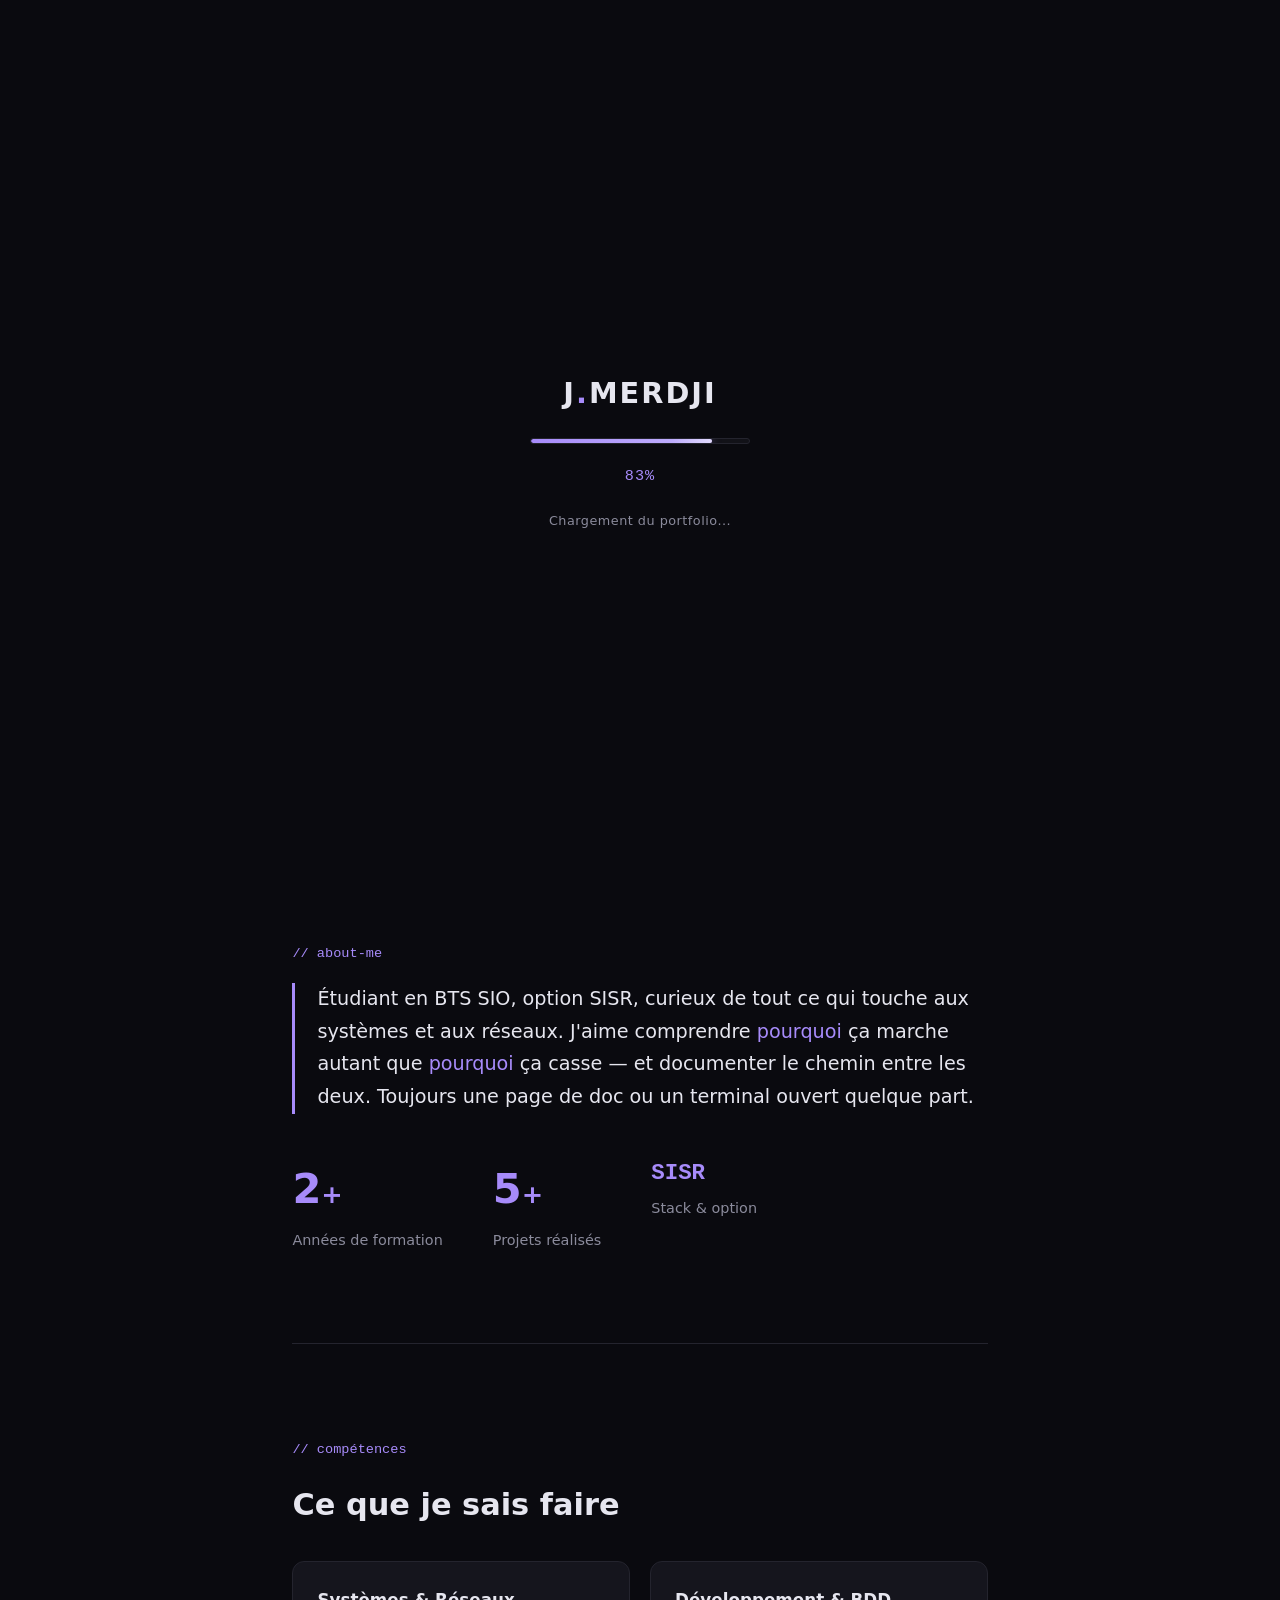
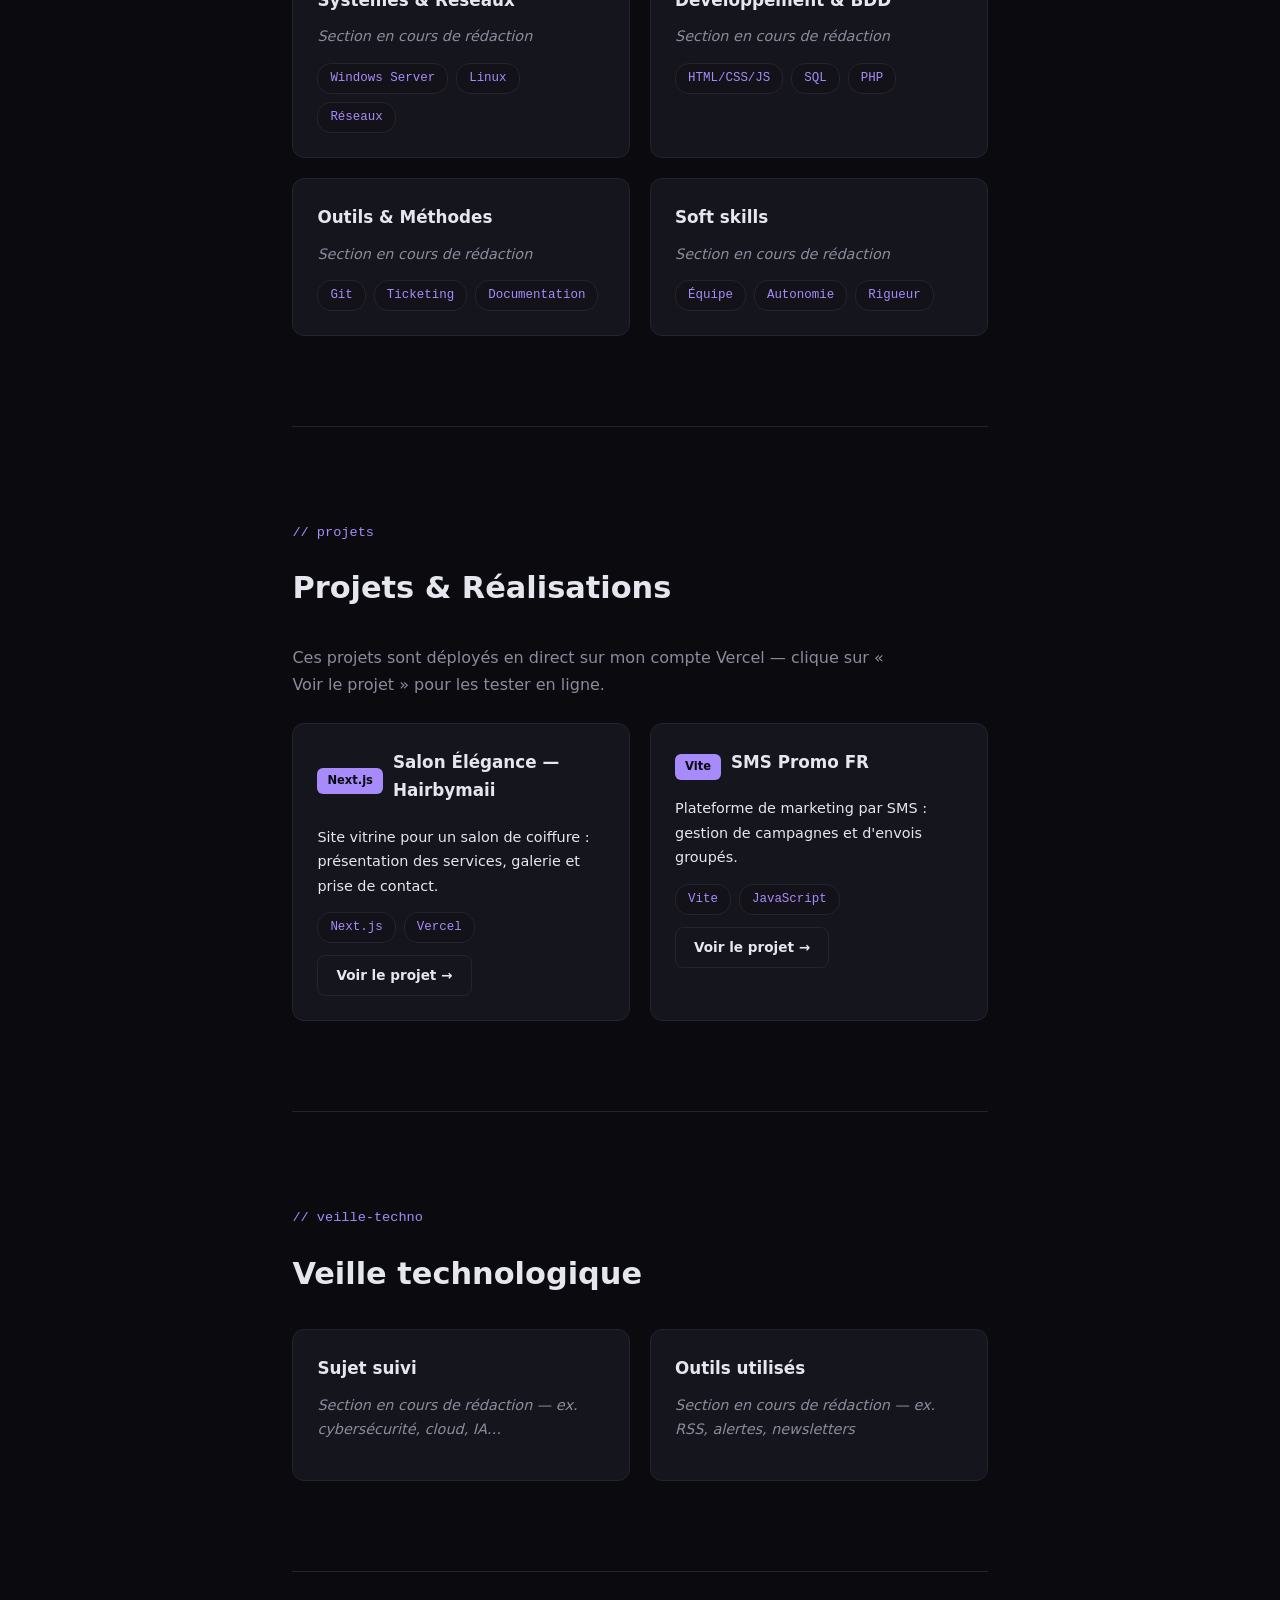
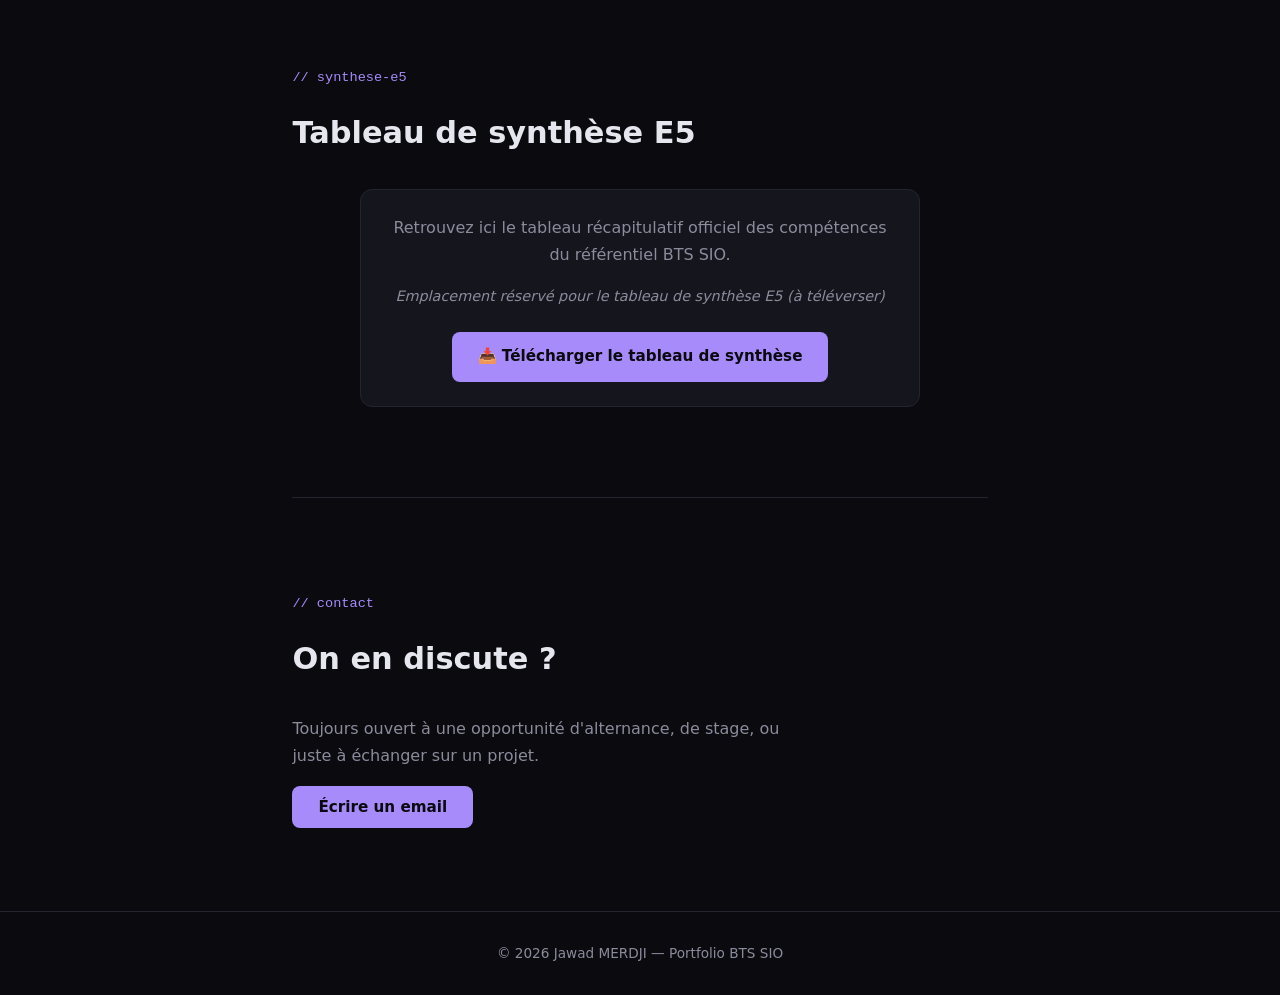
==== index.html @ d37b3f42 "Remplacement du curseur reticule par un point anime simple" ====
<!DOCTYPE html>
<html lang="fr">
<head>
<meta charset="UTF-8">
<meta name="viewport" content="width=device-width, initial-scale=1.0">
<title>Jawad MERDJI — Portfolio BTS SIO</title>
<link rel="stylesheet" href="style.css">
</head>
<body>

<div class="cursor-dot" id="cursorDot"></div>

<div id="preloader">
  <div class="loader-content">
    <div class="loader-logo">J<span class="dot">.</span>MERDJI</div>
    <div class="loader-bar">
      <div class="loader-fill" id="loaderFill"></div>
    </div>
    <div class="loader-percent" id="loaderPercent">0%</div>
    <div class="loader-tip">Chargement du portfolio...</div>
  </div>
</div>

<div class="bg-glow"></div>

<header class="reveal">
  <div class="logo">J<span class="dot">.</span>MERDJI</div>
  <nav>
    <ul id="navList">
      <span class="nav-indicator" id="navIndicator"></span>
      <li><a href="#about">About</a></li>
      <li><a href="#skills">Skills</a></li>
      <li><a href="#projects">Projects</a></li>
      <li><a href="#watch">Veille</a></li>
      <li><a href="#synthese">Synthèse E5</a></li>
      <li><a href="#contact">Contact</a></li>
    </ul>
  </nav>
  <button id="theme-toggle" aria-label="Changer de theme" title="Mode sombre / clair">☀️</button>
</header>

<main>

  <section id="hero">
    <p class="greet fade-in" style="--d:0">Hi, I'm</p>
    <h1 class="fade-in" style="--d:1">
      <span class="name-jawad">Jawad</span>
      <span class="accent name-merdji">
        <span class="letters">MERDJI</span>
      </span>
    </h1>
    <p class="role fade-in" style="--d:2">BTS SIO Student — Option <span class="mono typing" id="typing"></span></p>
    <p class="statut fade-in" style="--d:3">🟢 Ouvert à une alternance / un stage</p>
    <div class="cta fade-in" style="--d:4">
      <a class="btn primary" href="#projects">Voir mes projets</a>
      <a class="btn ghost" href="https://www.youtube.com/watch?v=dQw4w9WgXcQ" target="_blank">📄 CV</a>
    </div>
    <div class="socials fade-in" style="--d:5">
      <a href="https://github.com/ZakiTheBad" target="_blank">GitHub</a>
      <a href="https://www.youtube.com/watch?v=dQw4w9WgXcQ" target="_blank">LinkedIn</a>
      <a href="mailto:jawad.merdji@exemple.fr">Email</a>
    </div>
    <div class="scroll-cue"><span></span></div>
  </section>

  <section id="about" class="reveal">
    <span class="tag">// about-me</span>
    <blockquote>
      Étudiant en BTS SIO, option SISR, curieux de tout ce qui touche aux systèmes et aux réseaux.
      J'aime comprendre <em>pourquoi</em> ça marche autant que <em>pourquoi</em> ça casse — et
      documenter le chemin entre les deux. Toujours une page de doc ou un terminal ouvert quelque part.
    </blockquote>
    <div class="stats">
      <div class="stat">
        <span class="num" data-target="2">0</span><span class="plus">+</span>
        <p>Années de formation</p>
      </div>
      <div class="stat">
        <span class="num" data-target="5">0</span><span class="plus">+</span>
        <p>Projets réalisés</p>
      </div>
      <div class="stat">
        <span class="mono stack">SISR</span>
        <p>Stack & option</p>
      </div>
    </div>
  </section>

  <section id="skills" class="reveal">
    <span class="tag">// compétences</span>
    <h2>Ce que je sais faire</h2>
    <div class="grid">
      <div class="card">
        <h3>Systèmes & Réseaux</h3>
        <p class="placeholder">Section en cours de rédaction</p>
        <div class="chips"><span>Windows Server</span><span>Linux</span><span>Réseaux</span></div>
      </div>
      <div class="card">
        <h3>Développement & BDD</h3>
        <p class="placeholder">Section en cours de rédaction</p>
        <div class="chips"><span>HTML/CSS/JS</span><span>SQL</span><span>PHP</span></div>
      </div>
      <div class="card">
        <h3>Outils & Méthodes</h3>
        <p class="placeholder">Section en cours de rédaction</p>
        <div class="chips"><span>Git</span><span>Ticketing</span><span>Documentation</span></div>
      </div>
      <div class="card">
        <h3>Soft skills</h3>
        <p class="placeholder">Section en cours de rédaction</p>
        <div class="chips"><span>Équipe</span><span>Autonomie</span><span>Rigueur</span></div>
      </div>
    </div>
  </section>

  <section id="projects" class="reveal">
    <span class="tag">// projets</span>
    <h2>Projets & Réalisations</h2>
    <p style="color:var(--muted); margin-bottom:24px; max-width:600px;">Ces projets sont déployés en direct sur mon compte Vercel — clique sur « Voir le projet » pour les tester en ligne.</p>

    <div class="grid">
      <div class="card project">
        <div class="project-top">
          <span class="badge">Next.js</span>
          <h3>Salon Élégance — Hairbymaii</h3>
        </div>
        <p class="placeholder" style="font-style:normal;color:var(--text);">Site vitrine pour un salon de coiffure : présentation des services, galerie et prise de contact.</p>
        <div class="chips"><span>Next.js</span><span>Vercel</span></div>
        <a href="https://hairbymaii.vercel.app" target="_blank" class="btn ghost" style="margin-top:12px;display:inline-block;padding:8px 18px;font-size:0.85rem;">Voir le projet →</a>
      </div>
      <div class="card project">
        <div class="project-top">
          <span class="badge">Vite</span>
          <h3>SMS Promo FR</h3>
        </div>
        <p class="placeholder" style="font-style:normal;color:var(--text);">Plateforme de marketing par SMS : gestion de campagnes et d'envois groupés.</p>
        <div class="chips"><span>Vite</span><span>JavaScript</span></div>
        <a href="https://sms-promo-fr-sms-marketing-platform.vercel.app" target="_blank" class="btn ghost" style="margin-top:12px;display:inline-block;padding:8px 18px;font-size:0.85rem;">Voir le projet →</a>
      </div>
    </div>
  </section>

  <section id="watch" class="reveal">
    <span class="tag">// veille-techno</span>
    <h2>Veille technologique</h2>
    <div class="grid two">
      <div class="card">
        <h3>Sujet suivi</h3>
        <p class="placeholder">Section en cours de rédaction — ex. cybersécurité, cloud, IA…</p>
      </div>
      <div class="card">
        <h3>Outils utilisés</h3>
        <p class="placeholder">Section en cours de rédaction — ex. RSS, alertes, newsletters</p>
      </div>
    </div>
  </section>

  <section id="synthese" class="reveal">
    <span class="tag">// synthese-e5</span>
    <h2>Tableau de synthèse E5</h2>
    <div class="card" style="text-align:center; max-width:560px; margin:0 auto;">
      <p style="color:var(--muted); margin-bottom:16px;">Retrouvez ici le tableau récapitulatif officiel des compétences du référentiel BTS SIO.</p>
      <p class="placeholder">Emplacement réservé pour le tableau de synthèse E5 (à téléverser)</p>
      <a class="btn primary" href="#" target="_blank" style="margin-top:10px; display:inline-block;">📥 Télécharger le tableau de synthèse</a>
    </div>
  </section>

  <section id="contact" class="reveal">
    <span class="tag">// contact</span>
    <h2>On en discute ?</h2>
    <p>Toujours ouvert à une opportunité d'alternance, de stage, ou juste à échanger sur un projet.</p>
    <a class="btn primary" href="mailto:jawad.merdji@exemple.fr">Écrire un email</a>
  </section>

</main>

<footer class="reveal">
  <p>© 2026 Jawad MERDJI — Portfolio BTS SIO</p>
</footer>

<script src="script.js"></script>
</body>
</html>
---- style.css ----
* {
  margin: 0;
  padding: 0;
  box-sizing: border-box;
}

:root {
  --bg: #0a0a0f;
  --bg-soft: #121218;
  --card: #15151d;
  --border: #24242e;
  --text: #e6e6ef;
  --muted: #8b8b9c;
  --accent: #a78bfa;
  --accent-soft: rgba(167, 139, 250, 0.12);
  color-scheme: dark;
}

html[data-theme="light"] {
  --bg: #f7f8fa;
  --bg-soft: #eef0f3;
  --card: #ffffff;
  --border: #dde1e6;
  --text: #1a1a22;
  --muted: #5a5a68;
  --accent: #7c3aed;
  --accent-soft: rgba(124, 58, 237, 0.12);
  color-scheme: light;
}

html { scroll-behavior: smooth; transition: background .3s ease; }

body {
  background: var(--bg);
  color: var(--text);
  font-family: 'Segoe UI', system-ui, sans-serif;
  line-height: 1.7;
  overflow-x: hidden;
  position: relative;
  transition: background .3s ease, color .3s ease;
}
body.is-loading { overflow: hidden; }

.mono { font-family: 'Courier New', monospace; }

/* ===== Custom cursor v3: camera-focus reticle with corner brackets + comet trail ===== */
@media (pointer: fine) {
  body { cursor: none; }
  a, button, .btn { cursor: none; }
}
.cursor-reticle {
  position: fixed;
  top: 0; left: 0;
  width: 40px;
  height: 40px;
  pointer-events: none;
  z-index: 10000;
  transform: translate(-50%, -50%);
  display: none;
  transition: width .3s cubic-bezier(.34,1.56,.64,1), height .3s cubic-bezier(.34,1.56,.64,1);
}
@media (pointer: fine) {
  .cursor-reticle { display: block; }
}
.cursor-reticle.hovering {
  width: 64px;
  height: 64px;
}
.cursor-reticle.clicking {
  width: 26px;
  height: 26px;
}

.corner {
  position: absolute;
  width: 12px;
  height: 12px;
  border: 2px solid var(--accent);
  transition: border-color .25s ease, transform .3s cubic-bezier(.34,1.56,.64,1);
}
.corner.tl { top: 0; left: 0; border-right: none; border-bottom: none; border-radius: 3px 0 0 0; }
.corner.tr { top: 0; right: 0; border-left: none; border-bottom: none; border-radius: 0 3px 0 0; }
.corner.bl { bottom: 0; left: 0; border-right: none; border-top: none; border-radius: 0 0 0 3px; }
.corner.br { bottom: 0; right: 0; border-left: none; border-top: none; border-radius: 0 0 3px 0; }

.cursor-reticle.hovering .corner {
  border-color: #ffffff;
}
.cursor-reticle.hovering .corner.tl { transform: translate(-4px, -4px); }
.cursor-reticle.hovering .corner.tr { transform: translate(4px, -4px); }
.cursor-reticle.hovering .corner.bl { transform: translate(-4px, 4px); }
.cursor-reticle.hovering .corner.br { transform: translate(4px, 4px); }

.cursor-center-dot {
  position: absolute;
  top: 50%;
  left: 50%;
  width: 4px;
  height: 4px;
  background: var(--accent);
  border-radius: 50%;
  transform: translate(-50%, -50%);
  transition: background .25s ease, transform .25s ease;
  animation: reticlePulse 1.6s ease-in-out infinite;
}
@keyframes reticlePulse {
  0%, 100% { transform: translate(-50%, -50%) scale(1); }
  50% { transform: translate(-50%, -50%) scale(1.6); }
}
.cursor-reticle.hovering .cursor-center-dot {
  background: #ffffff;
  transform: translate(-50%, -50%) scale(0);
}

/* Comet trail dots injected by JS */
.cursor-trail-dot {
  position: fixed;
  top: 0; left: 0;
  width: 5px;
  height: 5px;
  border-radius: 50%;
  background: var(--accent);
  pointer-events: none;
  z-index: 9999;
  transform: translate(-50%, -50%);
  display: none;
}
@media (pointer: fine) {
  .cursor-trail-dot { display: block; }
}

/* Preloader - style "jeu video / app store" */
#preloader {
  position: fixed;
  inset: 0;
  z-index: 9999;
  background: var(--bg);
  display: flex;
  align-items: center;
  justify-content: center;
  transition: opacity .6s ease, visibility .6s ease;
}
#preloader.loaded {
  opacity: 0;
  visibility: hidden;
  pointer-events: none;
}

.loader-content {
  display: flex;
  flex-direction: column;
  align-items: center;
  gap: 20px;
  animation: loaderPulse 2s ease-in-out infinite;
}
@keyframes loaderPulse {
  0%, 100% { transform: scale(1); }
  50% { transform: scale(1.03); }
}

.loader-logo {
  font-size: 1.8rem;
  font-weight: 800;
  letter-spacing: 2px;
  color: var(--text);
}
.loader-logo .dot { color: var(--accent); }

.loader-bar {
  width: 220px;
  height: 6px;
  background: var(--bg-soft);
  border: 1px solid var(--border);
  border-radius: 10px;
  overflow: hidden;
  position: relative;
}
.loader-fill {
  width: 0%;
  height: 100%;
  background: linear-gradient(90deg, var(--accent), #c4b5fd);
  border-radius: 10px;
  transition: width .25s ease;
  box-shadow: 0 0 10px rgba(167,139,250,0.6);
  position: relative;
  overflow: hidden;
}
.loader-fill::after {
  content: '';
  position: absolute;
  top: 0; right: 0;
  width: 40px; height: 100%;
  background: linear-gradient(90deg, transparent, rgba(255,255,255,0.5));
  animation: shimmer 1s linear infinite;
}
@keyframes shimmer {
  0% { transform: translateX(-40px); }
  100% { transform: translateX(40px); }
}

.loader-percent {
  font-family: 'Courier New', monospace;
  color: var(--accent);
  font-size: 0.95rem;
  letter-spacing: 1px;
}

.loader-tip {
  color: var(--muted);
  font-size: 0.8rem;
  letter-spacing: 0.5px;
}

/* Animated background glow */
.bg-glow {
  position: fixed;
  top: -20%;
  left: 50%;
  width: 900px;
  height: 900px;
  transform: translateX(-50%);
  background: radial-gradient(circle, rgba(167,139,250,0.12), transparent 60%);
  z-index: -1;
  animation: drift 12s ease-in-out infinite alternate;
  pointer-events: none;
}
@keyframes drift {
  0% { transform: translate(-55%, 0) scale(1); }
  100% { transform: translate(-45%, 5%) scale(1.15); }
}

/* ===== Header / nav v2: livelier, animated gradient border + sliding pill ===== */
header {
  position: sticky;
  top: 0;
  z-index: 100;
  display: flex;
  justify-content: space-between;
  align-items: center;
  padding: 22px 8%;
  background: rgba(10, 10, 15, 0.85);
  backdrop-filter: blur(10px);
  border-bottom: 1px solid var(--border);
  animation: dropInBounce .7s cubic-bezier(.34,1.56,.64,1) both;
  overflow: visible;
}
html[data-theme="light"] header {
  background: rgba(247, 248, 250, 0.85);
}
header::after {
  content: '';
  position: absolute;
  left: 0; right: 0; bottom: -1px;
  height: 2px;
  background: linear-gradient(90deg, transparent, var(--accent), #818cf8, var(--accent), transparent);
  background-size: 200% 100%;
  animation: scanLine 4s linear infinite;
}
@keyframes scanLine {
  0% { background-position: 0% 0; }
  100% { background-position: -200% 0; }
}
@keyframes dropInBounce {
  0% { transform: translateY(-120%); opacity: 0; }
  60% { transform: translateY(6px); opacity: 1; }
  100% { transform: translateY(0); opacity: 1; }
}

.logo {
  font-weight: 700;
  font-size: 1.2rem;
  transition: transform .3s ease, text-shadow .3s ease;
}
.logo:hover {
  transform: scale(1.06);
  text-shadow: 0 0 14px rgba(167,139,250,0.6);
}
.logo .dot { color: var(--accent); animation: blink 1.4s steps(1) infinite; }
@keyframes blink { 50% { opacity: 0; } }

nav { position: relative; }
nav ul {
  display: flex;
  gap: 28px;
  list-style: none;
  flex-wrap: wrap;
  position: relative;
}
.nav-indicator {
  position: absolute;
  top: 50%;
  left: 0;
  height: 30px;
  width: 0;
  background: var(--accent-soft);
  border: 1px solid var(--accent);
  border-radius: 8px;
  transform: translateY(-50%);
  transition: left .35s cubic-bezier(.34,1.56,.64,1), width .35s cubic-bezier(.34,1.56,.64,1), opacity .2s ease;
  opacity: 0;
  pointer-events: none;
  z-index: 0;
}
nav ul:hover .nav-indicator { opacity: 1; }

nav a {
  color: var(--muted);
  text-decoration: none;
  font-size: 0.9rem;
  position: relative;
  z-index: 1;
  padding: 6px 4px;
  display: inline-block;
  transition: color .25s ease, transform .25s ease;
}
nav a:hover {
  color: var(--accent);
  transform: translateY(-2px);
}

#theme-toggle {
  background: var(--bg-soft);
  border: 1px solid var(--border);
  color: var(--text);
  width: 38px;
  height: 38px;
  border-radius: 50%;
  display: flex;
  align-items: center;
  justify-content: center;
  font-size: 1rem;
  transition: transform .25s ease, border-color .25s ease, background .3s ease;
  margin-left: 20px;
}
#theme-toggle:hover { transform: scale(1.1) rotate(10deg); border-color: var(--accent); }

main { max-width: 900px; margin: 0 auto; padding: 0 8%; }

section { padding: 90px 0; border-bottom: 1px solid var(--border); }
section:last-of-type { border-bottom: none; }

.tag {
  display: inline-block;
  font-family: 'Courier New', monospace;
  color: var(--accent);
  font-size: 0.85rem;
  margin-bottom: 18px;
}

/* Reveal-on-scroll */
.reveal {
  opacity: 0;
  transform: translateY(30px);
  transition: opacity .7s ease, transform .7s ease;
}
.reveal.visible {
  opacity: 1;
  transform: translateY(0);
}

/* Hero fade-in cascade */
.fade-in {
  opacity: 0;
  transform: translateY(16px);
  animation: fadeUp .7s ease forwards;
  animation-delay: calc(var(--d) * 0.12s);
}
@keyframes fadeUp {
  to { opacity: 1; transform: translateY(0); }
}

#hero {
  min-height: 85vh;
  display: flex;
  flex-direction: column;
  justify-content: center;
  padding-top: 60px;
  position: relative;
}
.greet { color: var(--muted); font-size: 1.05rem; margin-bottom: 6px; }
#hero h1 { font-size: 3.4rem; font-weight: 800; margin-bottom: 12px; display: flex; flex-wrap: wrap; gap: 0.4ch; align-items: baseline; }

.name-jawad { color: var(--text); }

/* Animated gradient name */
.name-merdji {
  display: inline-block;
}
.name-merdji .letters {
  display: inline-flex;
}
@keyframes gradientShift {
  0% { background-position: 0% 50%; }
  50% { background-position: 100% 50%; }
  100% { background-position: 0% 50%; }
}
.name-merdji .letters span {
  display: inline-block;
  background: linear-gradient(90deg, #a78bfa, #c4b5fd, #818cf8, #a78bfa);
  background-size: 300% 100%;
  -webkit-background-clip: text;
  background-clip: text;
  color: transparent;
  animation: letterFloat 3s ease-in-out infinite, gradientShift 4s ease infinite;
}
@keyframes letterFloat {
  0%, 100% { transform: translateY(0); }
  50% { transform: translateY(-6px); }
}

.role { color: var(--muted); font-size: 1.15rem; margin-bottom: 12px; min-height: 1.6em; }
.typing::after {
  content: '|';
  color: var(--accent);
  animation: blink 0.9s steps(1) infinite;
}
.statut {
  display: inline-block;
  background: var(--accent-soft);
  border: 1px solid var(--accent);
  color: var(--accent);
  padding: 6px 16px;
  border-radius: 20px;
  font-size: 0.9rem;
  margin-bottom: 28px;
  width: fit-content;
  animation: fadeUp .7s ease forwards, pulseGlow 2.4s ease-in-out infinite;
  animation-delay: calc(var(--d) * 0.12s), 1.2s;
}
@keyframes pulseGlow {
  0%, 100% { box-shadow: 0 0 0 rgba(167,139,250,0); }
  50% { box-shadow: 0 0 14px rgba(167,139,250,0.35); }
}
.cta { display: flex; gap: 14px; margin-bottom: 28px; flex-wrap: wrap; }
.btn {
  padding: 12px 26px;
  border-radius: 8px;
  text-decoration: none;
  font-weight: 600;
  font-size: 0.95rem;
  transition: transform .25s ease, box-shadow .25s ease, opacity .2s;
}
.btn:hover { transform: translateY(-3px) scale(1.03); }
.btn.primary { background: var(--accent); color: #0a0a0f; }
.btn.primary:hover { box-shadow: 0 8px 20px rgba(167,139,250,0.35); }
.btn.ghost { border: 1px solid var(--border); color: var(--text); }
.btn.ghost:hover { border-color: var(--accent); color: var(--accent); }
.socials { display: flex; gap: 20px; }
.socials a { color: var(--muted); text-decoration: none; font-size: 0.9rem; transition: color .2s; }
.socials a:hover { color: var(--accent); }

.scroll-cue {
  position: absolute;
  bottom: 10px;
  left: 0;
  width: 24px;
  height: 40px;
  border: 2px solid var(--border);
  border-radius: 14px;
}
.scroll-cue span {
  display: block;
  width: 5px;
  height: 5px;
  border-radius: 50%;
  background: var(--accent);
  margin: 6px auto;
  animation: scrollDot 1.6s ease infinite;
}
@keyframes scrollDot {
  0% { transform: translateY(0); opacity: 1; }
  100% { transform: translateY(18px); opacity: 0; }
}

blockquote {
  font-size: 1.2rem;
  color: var(--text);
  border-left: 3px solid var(--accent);
  padding-left: 22px;
  margin-bottom: 40px;
  max-width: 700px;
}
blockquote em { color: var(--accent); font-style: normal; }

.stats { display: flex; gap: 50px; flex-wrap: wrap; }
.stat { text-align: left; }
.num { font-size: 2.6rem; font-weight: 800; color: var(--accent); }
.plus { font-size: 1.6rem; color: var(--accent); font-weight: 800; }
.stat p { color: var(--muted); font-size: 0.9rem; margin-top: 4px; }
.stack { font-size: 1.4rem; font-weight: 700; color: var(--accent); }

h2 { font-size: 1.9rem; margin-bottom: 30px; }

.grid { display: grid; grid-template-columns: repeat(auto-fit, minmax(240px, 1fr)); gap: 20px; }
.grid.two { grid-template-columns: repeat(auto-fit, minmax(280px, 1fr)); }

.card {
  background: var(--card);
  border: 1px solid var(--border);
  border-radius: 12px;
  padding: 24px;
  transition: border-color .25s ease, transform .25s ease, box-shadow .25s ease, background .3s ease;
  opacity: 0;
  transform: translateY(20px);
}
.reveal.visible .card {
  animation: cardIn .6s ease forwards;
}
.grid .card:nth-child(1) { animation-delay: .05s; }
.grid .card:nth-child(2) { animation-delay: .15s; }
.grid .card:nth-child(3) { animation-delay: .25s; }
.grid .card:nth-child(4) { animation-delay: .35s; }
@keyframes cardIn {
  to { opacity: 1; transform: translateY(0); }
}
.card:hover {
  border-color: var(--accent);
  transform: translateY(-5px);
  box-shadow: 0 10px 24px rgba(0,0,0,0.35);
}
.card h3 { margin-bottom: 10px; font-size: 1.05rem; }

.placeholder {
  color: var(--muted);
  font-style: italic;
  font-size: 0.9rem;
  margin-bottom: 14px;
}

.chips { display: flex; gap: 8px; flex-wrap: wrap; }
.chips span {
  background: var(--bg-soft);
  border: 1px solid var(--border);
  color: var(--accent);
  padding: 4px 12px;
  border-radius: 14px;
  font-size: 0.78rem;
  font-family: 'Courier New', monospace;
  transition: transform .2s ease, background .2s ease;
}
.chips span:hover { transform: translateY(-2px); background: var(--accent-soft); }

.project-top { display: flex; align-items: center; gap: 10px; margin-bottom: 10px; }
.badge {
  background: var(--accent);
  color: #0a0a0f;
  padding: 3px 10px;
  border-radius: 6px;
  font-size: 0.72rem;
  font-weight: 700;
}

#contact p { color: var(--muted); margin-bottom: 24px; max-width: 500px; }

footer {
  text-align: center;
  padding: 30px;
  color: var(--muted);
  font-size: 0.85rem;
  border-top: 1px solid var(--border);
}

@media (max-width: 768px) {
  header { flex-direction: column; gap: 14px; padding: 18px 6%; }
  main { padding: 0 6%; }
  #hero h1 { font-size: 2.3rem; }
  .stats { gap: 30px; }
}
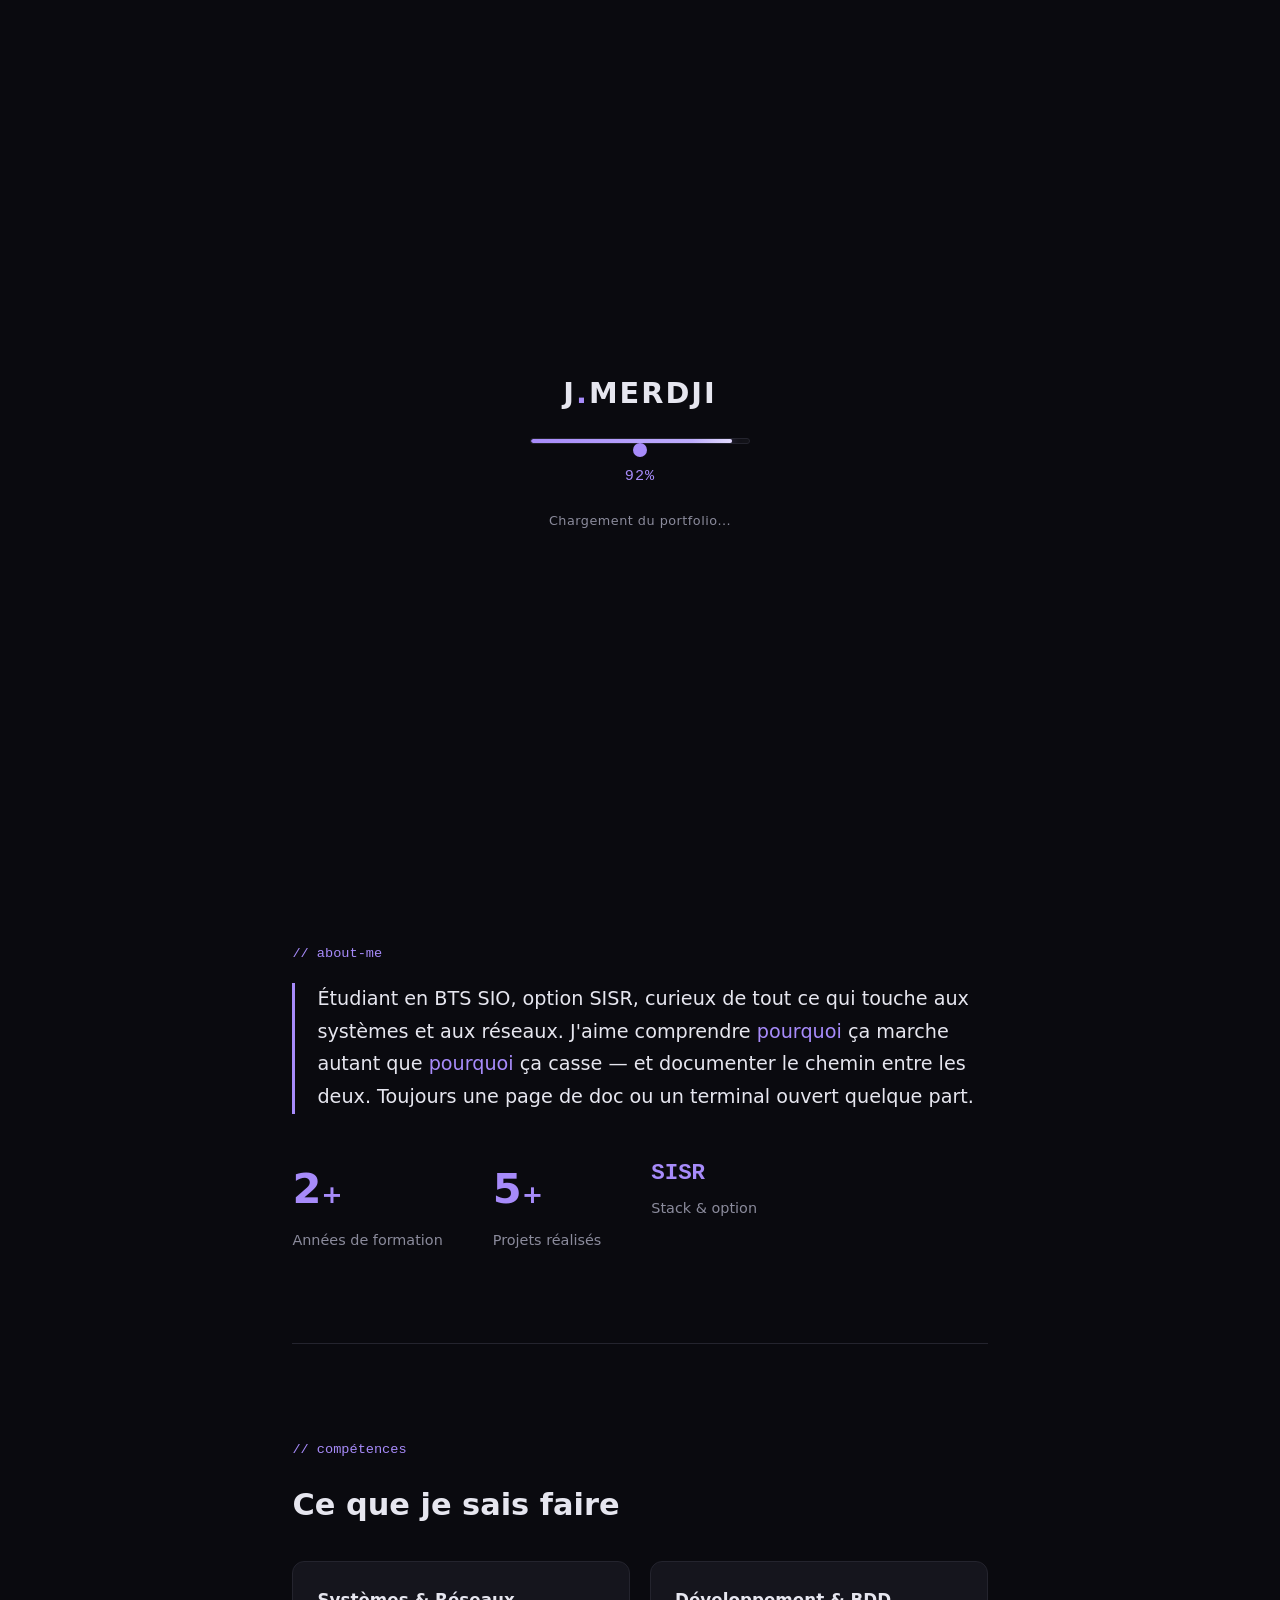
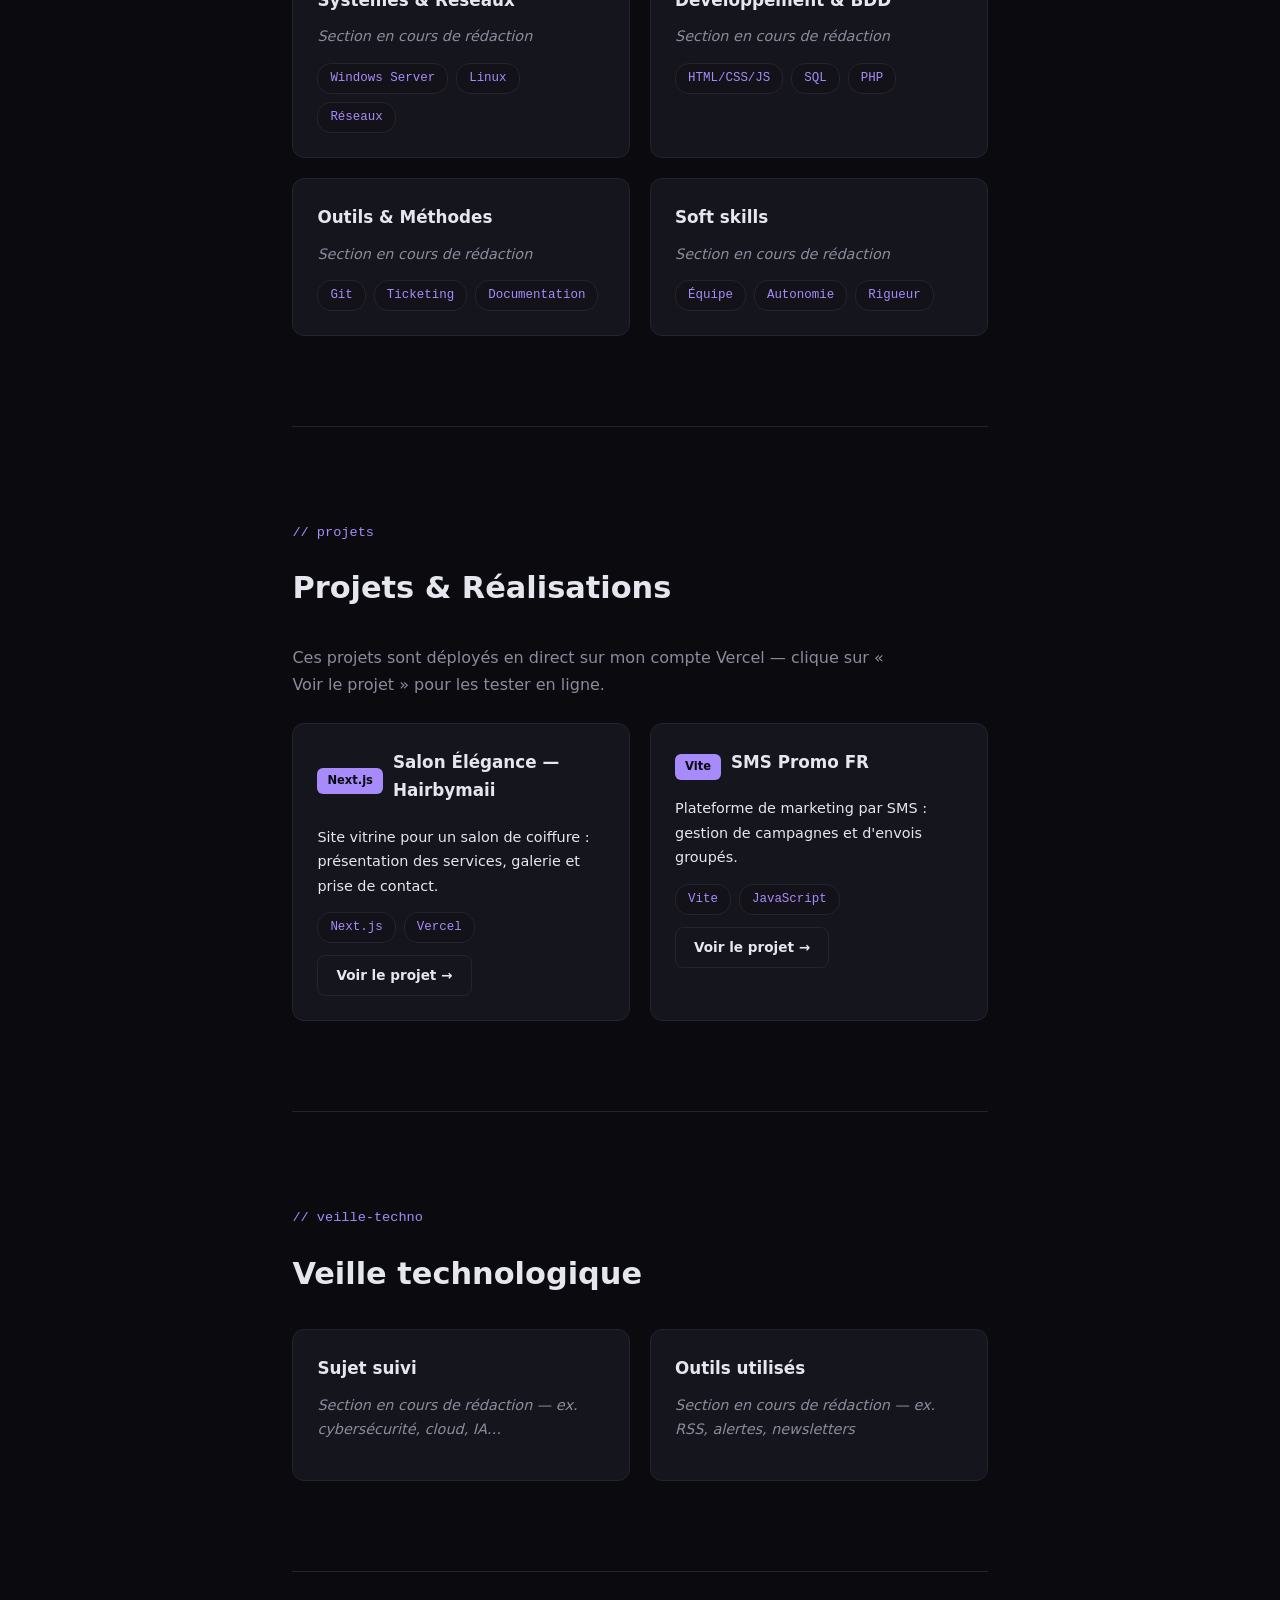
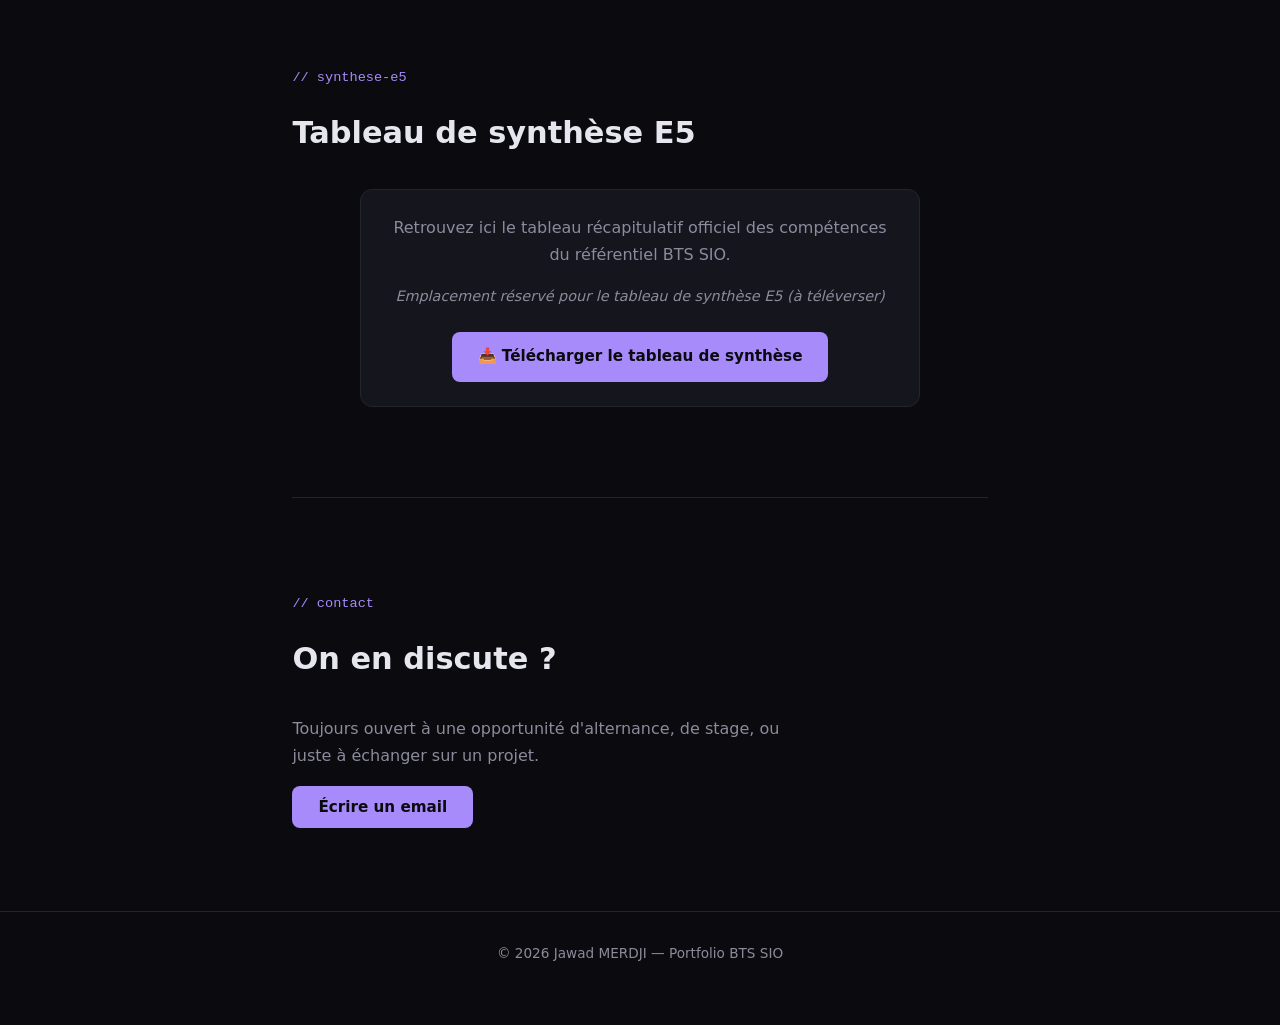
==== commit 47771981: "Nom complet Jawad MERDJI a gauche du header avec animation d'entree" ====
--- a/index.html
+++ b/index.html
@@ -24,7 +24,9 @@
 <div class="bg-glow"></div>
 
 <header class="reveal">
-  <div class="logo">J<span class="dot">.</span>MERDJI</div>
+  <div class="logo">
+    <span class="logo-first">Jawad</span> <span class="logo-last">MERDJI</span>
+  </div>
   <nav>
     <ul id="navList">
       <span class="nav-indicator" id="navIndicator"></span>
--- a/style.css
+++ b/style.css
@@ -43,90 +43,41 @@
 
 .mono { font-family: 'Courier New', monospace; }
 
-/* ===== Custom cursor v3: camera-focus reticle with corner brackets + comet trail ===== */
+/* ===== Custom cursor v4: simple animated dot ===== */
 @media (pointer: fine) {
   body { cursor: none; }
   a, button, .btn { cursor: none; }
 }
-.cursor-reticle {
+.cursor-dot {
   position: fixed;
   top: 0; left: 0;
-  width: 40px;
-  height: 40px;
+  width: 14px;
+  height: 14px;
+  border-radius: 50%;
+  background: var(--accent);
   pointer-events: none;
   z-index: 10000;
   transform: translate(-50%, -50%);
   display: none;
-  transition: width .3s cubic-bezier(.34,1.56,.64,1), height .3s cubic-bezier(.34,1.56,.64,1);
+  transition: width .25s cubic-bezier(.34,1.56,.64,1), height .25s cubic-bezier(.34,1.56,.64,1), background .25s ease, border-color .25s ease, opacity .2s ease;
+  animation: cursorPulse 1.8s ease-in-out infinite;
 }
 @media (pointer: fine) {
-  .cursor-reticle { display: block; }
-}
-.cursor-reticle.hovering {
-  width: 64px;
-  height: 64px;
-}
-.cursor-reticle.clicking {
-  width: 26px;
-  height: 26px;
-}
-
-.corner {
-  position: absolute;
-  width: 12px;
-  height: 12px;
+  .cursor-dot { display: block; }
+}
+@keyframes cursorPulse {
+  0%, 100% { box-shadow: 0 0 0 0 var(--accent-soft); }
+  50% { box-shadow: 0 0 0 8px var(--accent-soft); }
+}
+.cursor-dot.hovering {
+  width: 30px;
+  height: 30px;
+  background: transparent;
   border: 2px solid var(--accent);
-  transition: border-color .25s ease, transform .3s cubic-bezier(.34,1.56,.64,1);
-}
-.corner.tl { top: 0; left: 0; border-right: none; border-bottom: none; border-radius: 3px 0 0 0; }
-.corner.tr { top: 0; right: 0; border-left: none; border-bottom: none; border-radius: 0 3px 0 0; }
-.corner.bl { bottom: 0; left: 0; border-right: none; border-top: none; border-radius: 0 0 0 3px; }
-.corner.br { bottom: 0; right: 0; border-left: none; border-top: none; border-radius: 0 0 3px 0; }
-
-.cursor-reticle.hovering .corner {
-  border-color: #ffffff;
-}
-.cursor-reticle.hovering .corner.tl { transform: translate(-4px, -4px); }
-.cursor-reticle.hovering .corner.tr { transform: translate(4px, -4px); }
-.cursor-reticle.hovering .corner.bl { transform: translate(-4px, 4px); }
-.cursor-reticle.hovering .corner.br { transform: translate(4px, 4px); }
-
-.cursor-center-dot {
-  position: absolute;
-  top: 50%;
-  left: 50%;
-  width: 4px;
-  height: 4px;
-  background: var(--accent);
-  border-radius: 50%;
-  transform: translate(-50%, -50%);
-  transition: background .25s ease, transform .25s ease;
-  animation: reticlePulse 1.6s ease-in-out infinite;
-}
-@keyframes reticlePulse {
-  0%, 100% { transform: translate(-50%, -50%) scale(1); }
-  50% { transform: translate(-50%, -50%) scale(1.6); }
-}
-.cursor-reticle.hovering .cursor-center-dot {
-  background: #ffffff;
-  transform: translate(-50%, -50%) scale(0);
-}
-
-/* Comet trail dots injected by JS */
-.cursor-trail-dot {
-  position: fixed;
-  top: 0; left: 0;
-  width: 5px;
-  height: 5px;
-  border-radius: 50%;
-  background: var(--accent);
-  pointer-events: none;
-  z-index: 9999;
-  transform: translate(-50%, -50%);
-  display: none;
-}
-@media (pointer: fine) {
-  .cursor-trail-dot { display: block; }
+}
+.cursor-dot.clicking {
+  width: 9px;
+  height: 9px;
 }
 
 /* Preloader - style "jeu video / app store" */
@@ -270,13 +221,35 @@
   font-weight: 700;
   font-size: 1.2rem;
   transition: transform .3s ease, text-shadow .3s ease;
+  text-align: left;
+  white-space: nowrap;
+}
+.logo-first {
+  display: inline-block;
+  color: var(--text);
+  opacity: 0;
+  transform: translateX(-24px);
+  animation: logoSlideIn .6s cubic-bezier(.34,1.56,.64,1) forwards;
+  animation-delay: .35s;
+}
+.logo-last {
+  display: inline-block;
+  color: var(--accent);
+  opacity: 0;
+  transform: translateX(-24px);
+  animation: logoSlideIn .6s cubic-bezier(.34,1.56,.64,1) forwards;
+  animation-delay: .5s;
+}
+@keyframes logoSlideIn {
+  to { opacity: 1; transform: translateX(0); }
 }
 .logo:hover {
-  transform: scale(1.06);
   text-shadow: 0 0 14px rgba(167,139,250,0.6);
 }
-.logo .dot { color: var(--accent); animation: blink 1.4s steps(1) infinite; }
-@keyframes blink { 50% { opacity: 0; } }
+.logo:hover .logo-first,
+.logo:hover .logo-last {
+  transform: scale(1.05);
+}
 
 nav { position: relative; }
 nav ul {
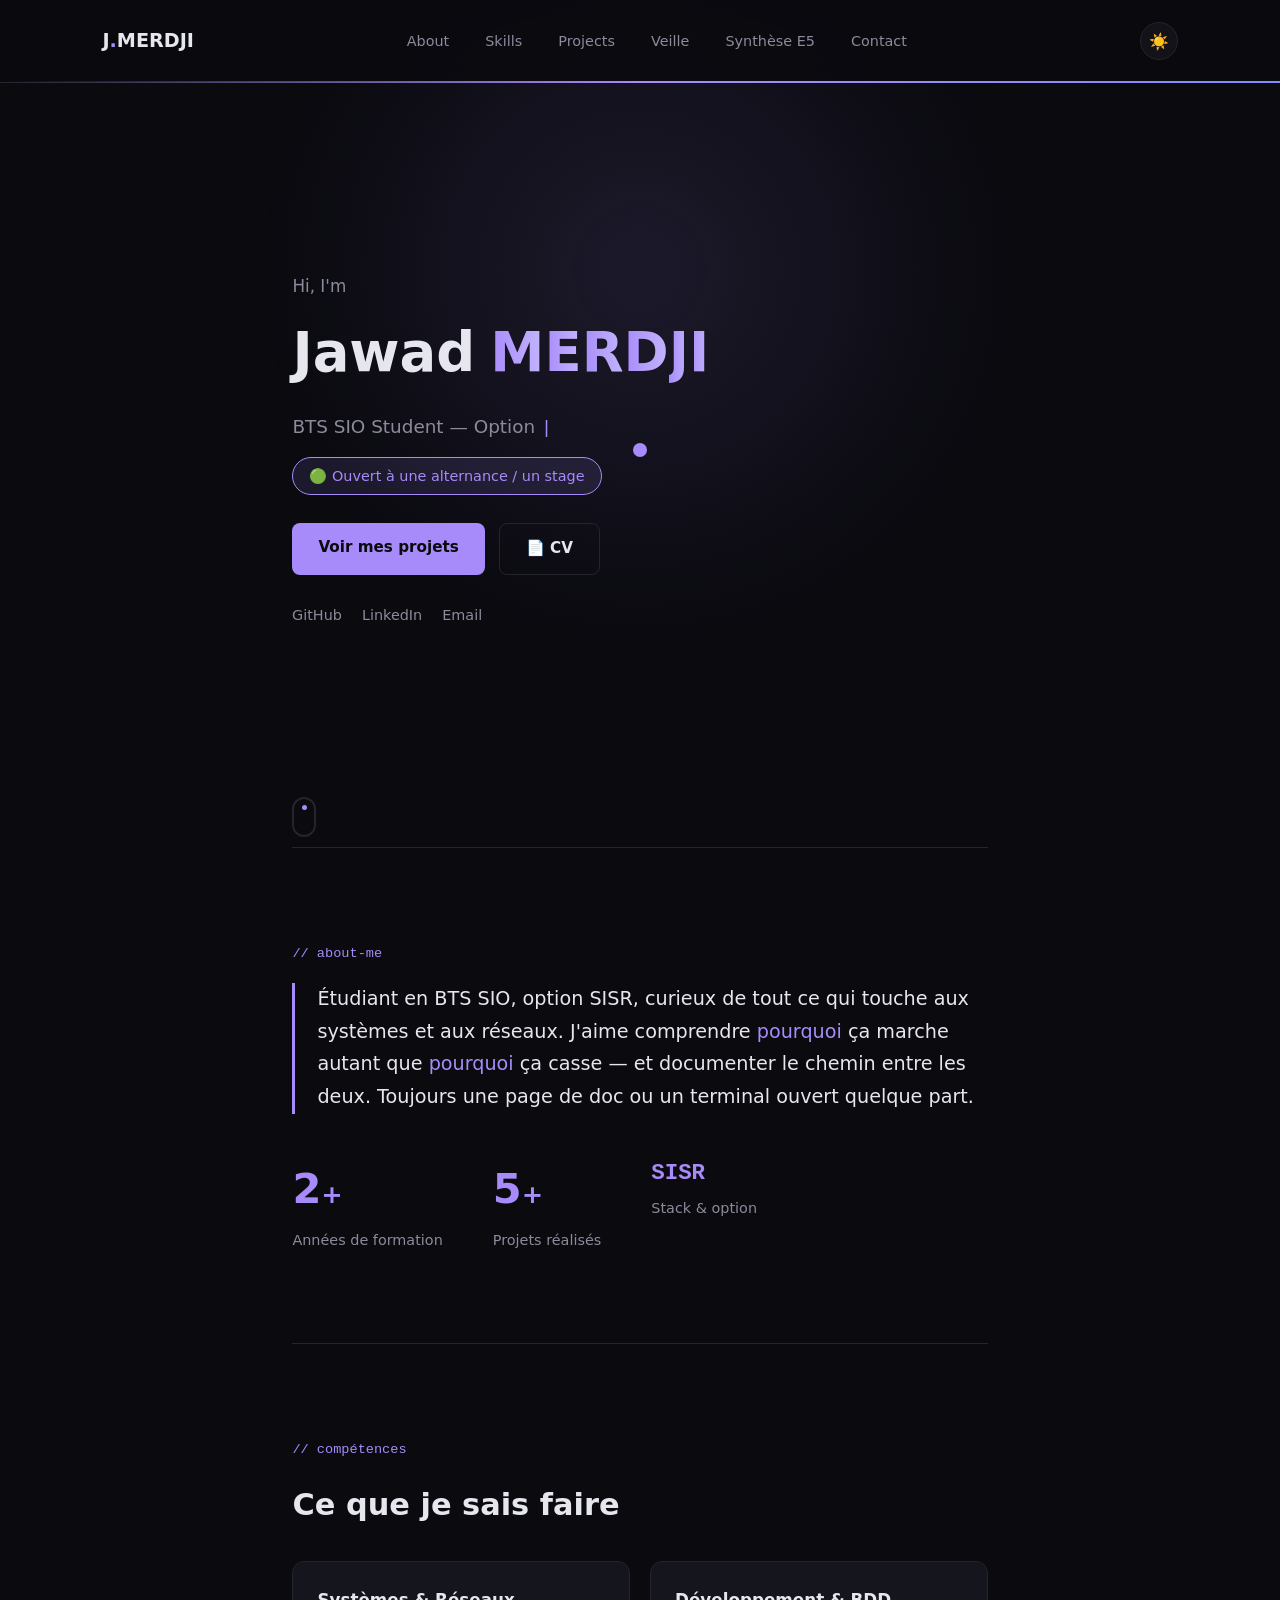
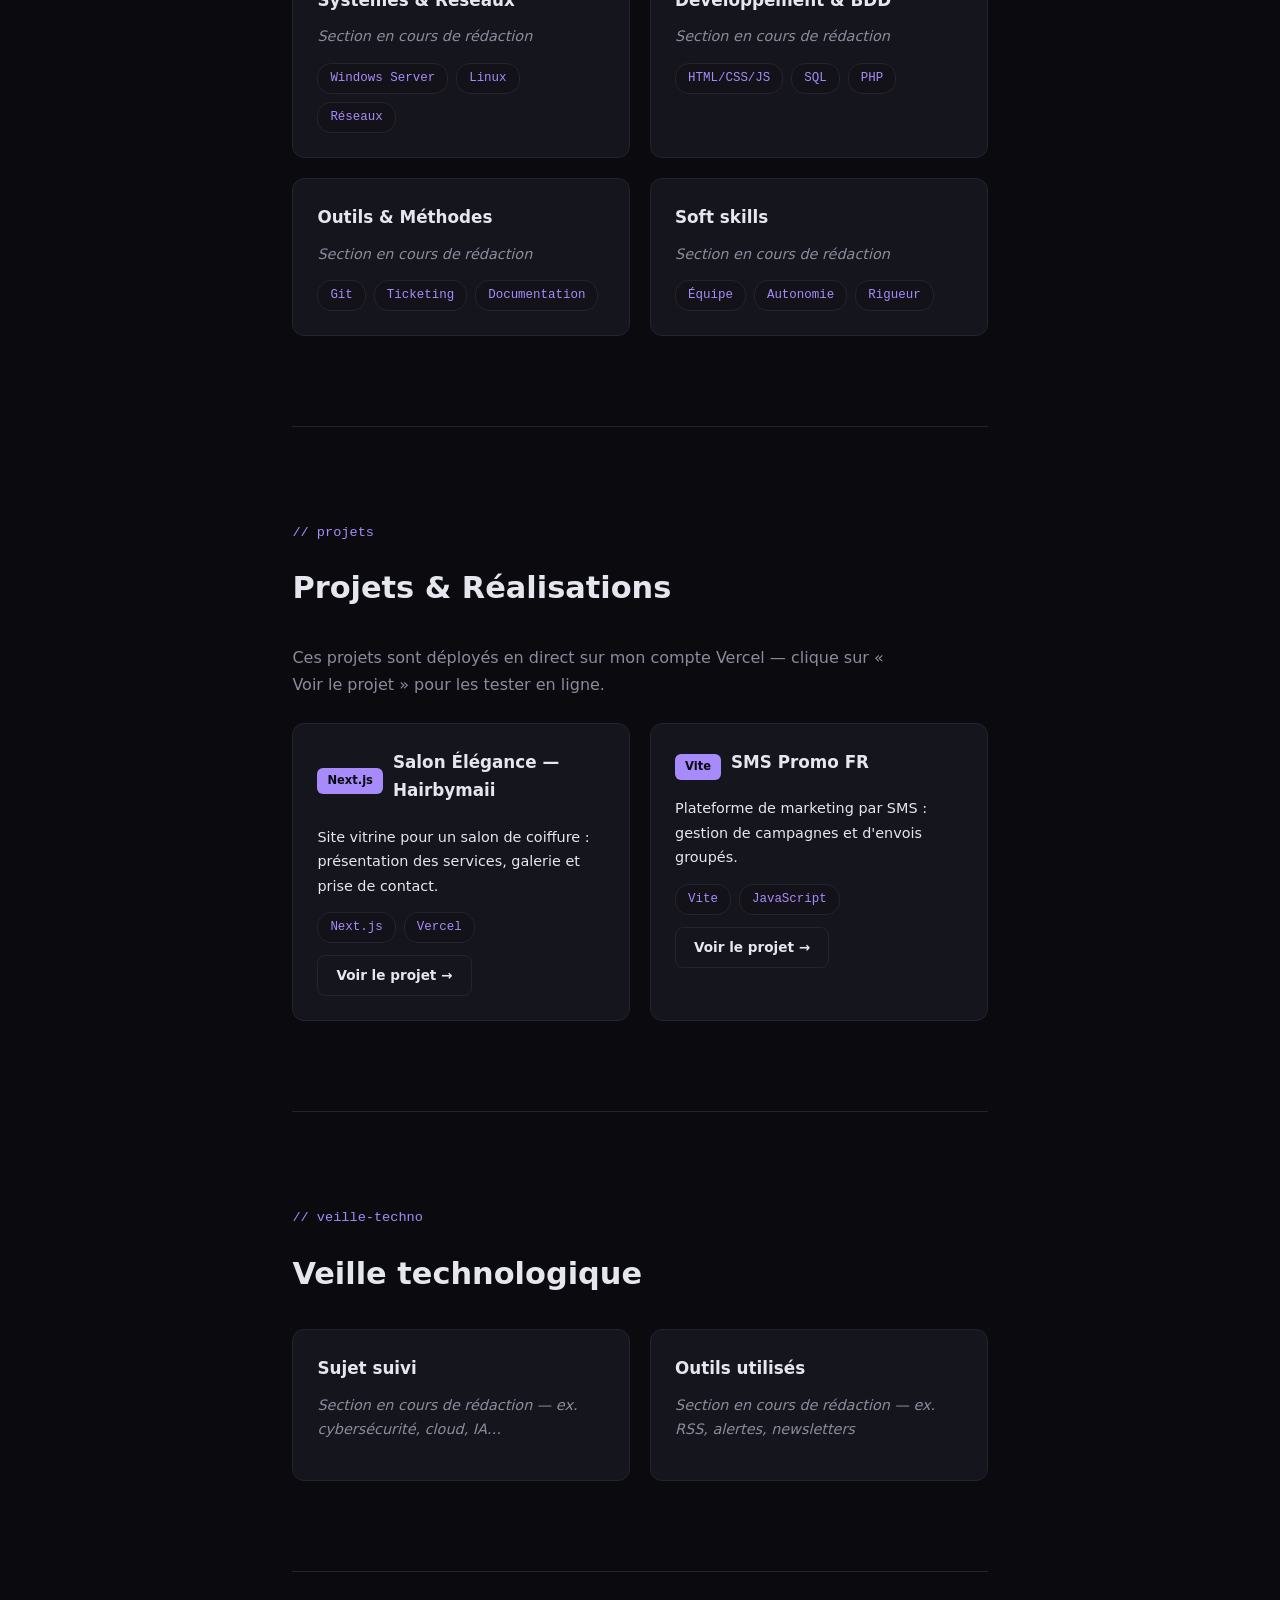
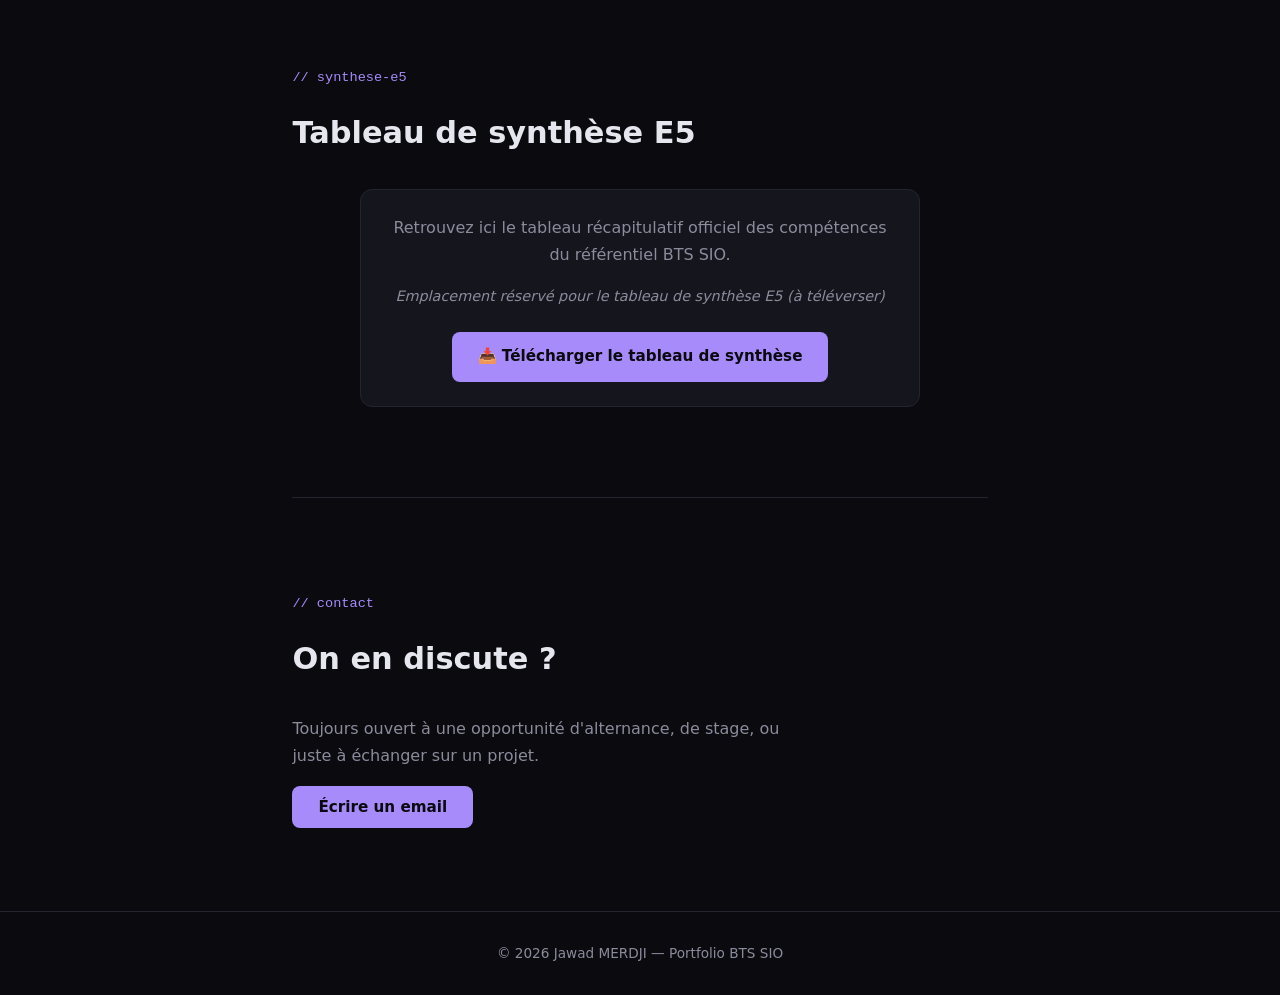
==== commit 0776abd9: "Restauration du logo header + animation entree glissement gauche sur le nom du hero" ====
--- a/index.html
+++ b/index.html
@@ -24,9 +24,7 @@
 <div class="bg-glow"></div>
 
 <header class="reveal">
-  <div class="logo">
-    <span class="logo-first">Jawad</span> <span class="logo-last">MERDJI</span>
-  </div>
+  <div class="logo">J<span class="dot">.</span>MERDJI</div>
   <nav>
     <ul id="navList">
       <span class="nav-indicator" id="navIndicator"></span>
--- a/style.css
+++ b/style.css
@@ -221,35 +221,13 @@
   font-weight: 700;
   font-size: 1.2rem;
   transition: transform .3s ease, text-shadow .3s ease;
-  text-align: left;
-  white-space: nowrap;
-}
-.logo-first {
-  display: inline-block;
-  color: var(--text);
-  opacity: 0;
-  transform: translateX(-24px);
-  animation: logoSlideIn .6s cubic-bezier(.34,1.56,.64,1) forwards;
-  animation-delay: .35s;
-}
-.logo-last {
-  display: inline-block;
-  color: var(--accent);
-  opacity: 0;
-  transform: translateX(-24px);
-  animation: logoSlideIn .6s cubic-bezier(.34,1.56,.64,1) forwards;
-  animation-delay: .5s;
-}
-@keyframes logoSlideIn {
-  to { opacity: 1; transform: translateX(0); }
 }
 .logo:hover {
+  transform: scale(1.06);
   text-shadow: 0 0 14px rgba(167,139,250,0.6);
 }
-.logo:hover .logo-first,
-.logo:hover .logo-last {
-  transform: scale(1.05);
-}
+.logo .dot { color: var(--accent); animation: blink 1.4s steps(1) infinite; }
+@keyframes blink { 50% { opacity: 0; } }
 
 nav { position: relative; }
 nav ul {
@@ -353,11 +331,25 @@
 .greet { color: var(--muted); font-size: 1.05rem; margin-bottom: 6px; }
 #hero h1 { font-size: 3.4rem; font-weight: 800; margin-bottom: 12px; display: flex; flex-wrap: wrap; gap: 0.4ch; align-items: baseline; }
 
-.name-jawad { color: var(--text); }
+.name-jawad {
+  color: var(--text);
+  display: inline-block;
+  opacity: 0;
+  transform: translateX(-60px);
+  animation: heroNameSlideIn .7s cubic-bezier(.34,1.56,.64,1) forwards;
+  animation-delay: .5s;
+}
 
 /* Animated gradient name */
 .name-merdji {
   display: inline-block;
+  opacity: 0;
+  transform: translateX(-60px);
+  animation: heroNameSlideIn .7s cubic-bezier(.34,1.56,.64,1) forwards;
+  animation-delay: .68s;
+}
+@keyframes heroNameSlideIn {
+  to { opacity: 1; transform: translateX(0); }
 }
 .name-merdji .letters {
   display: inline-flex;
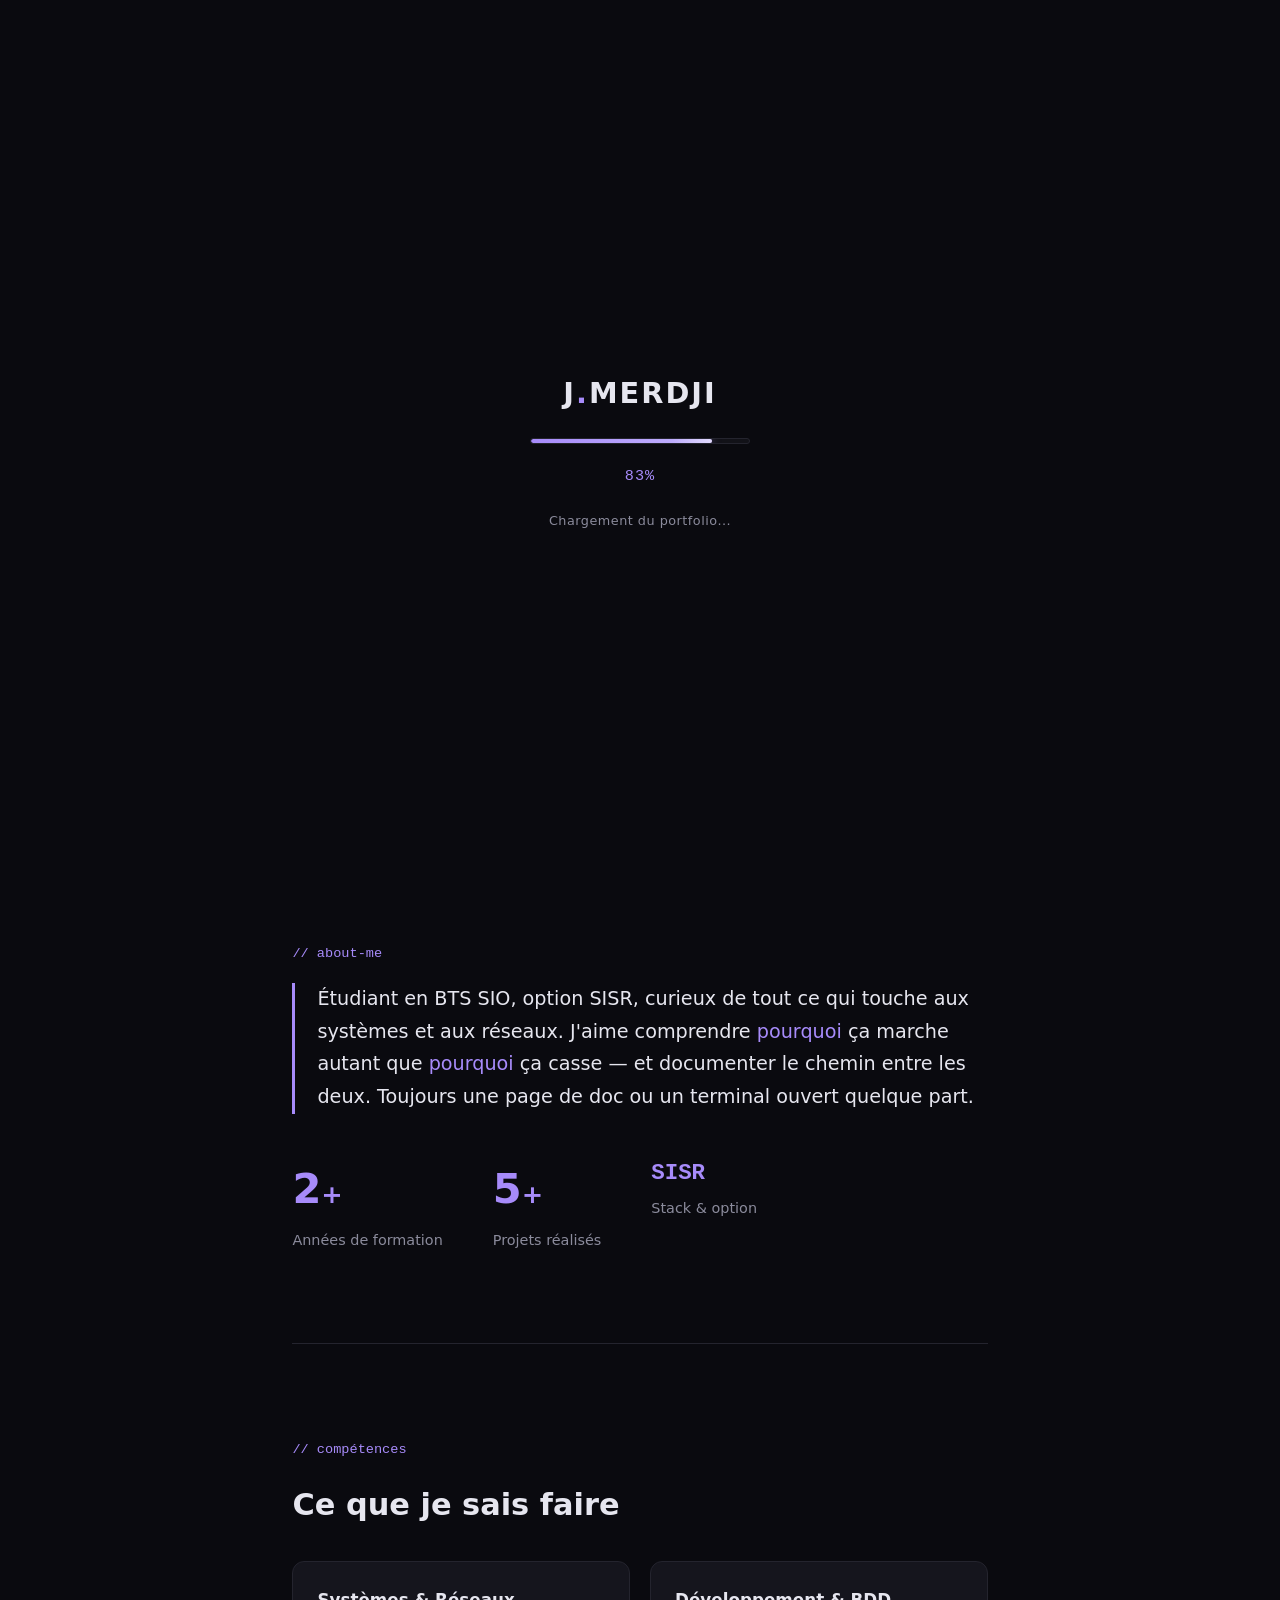
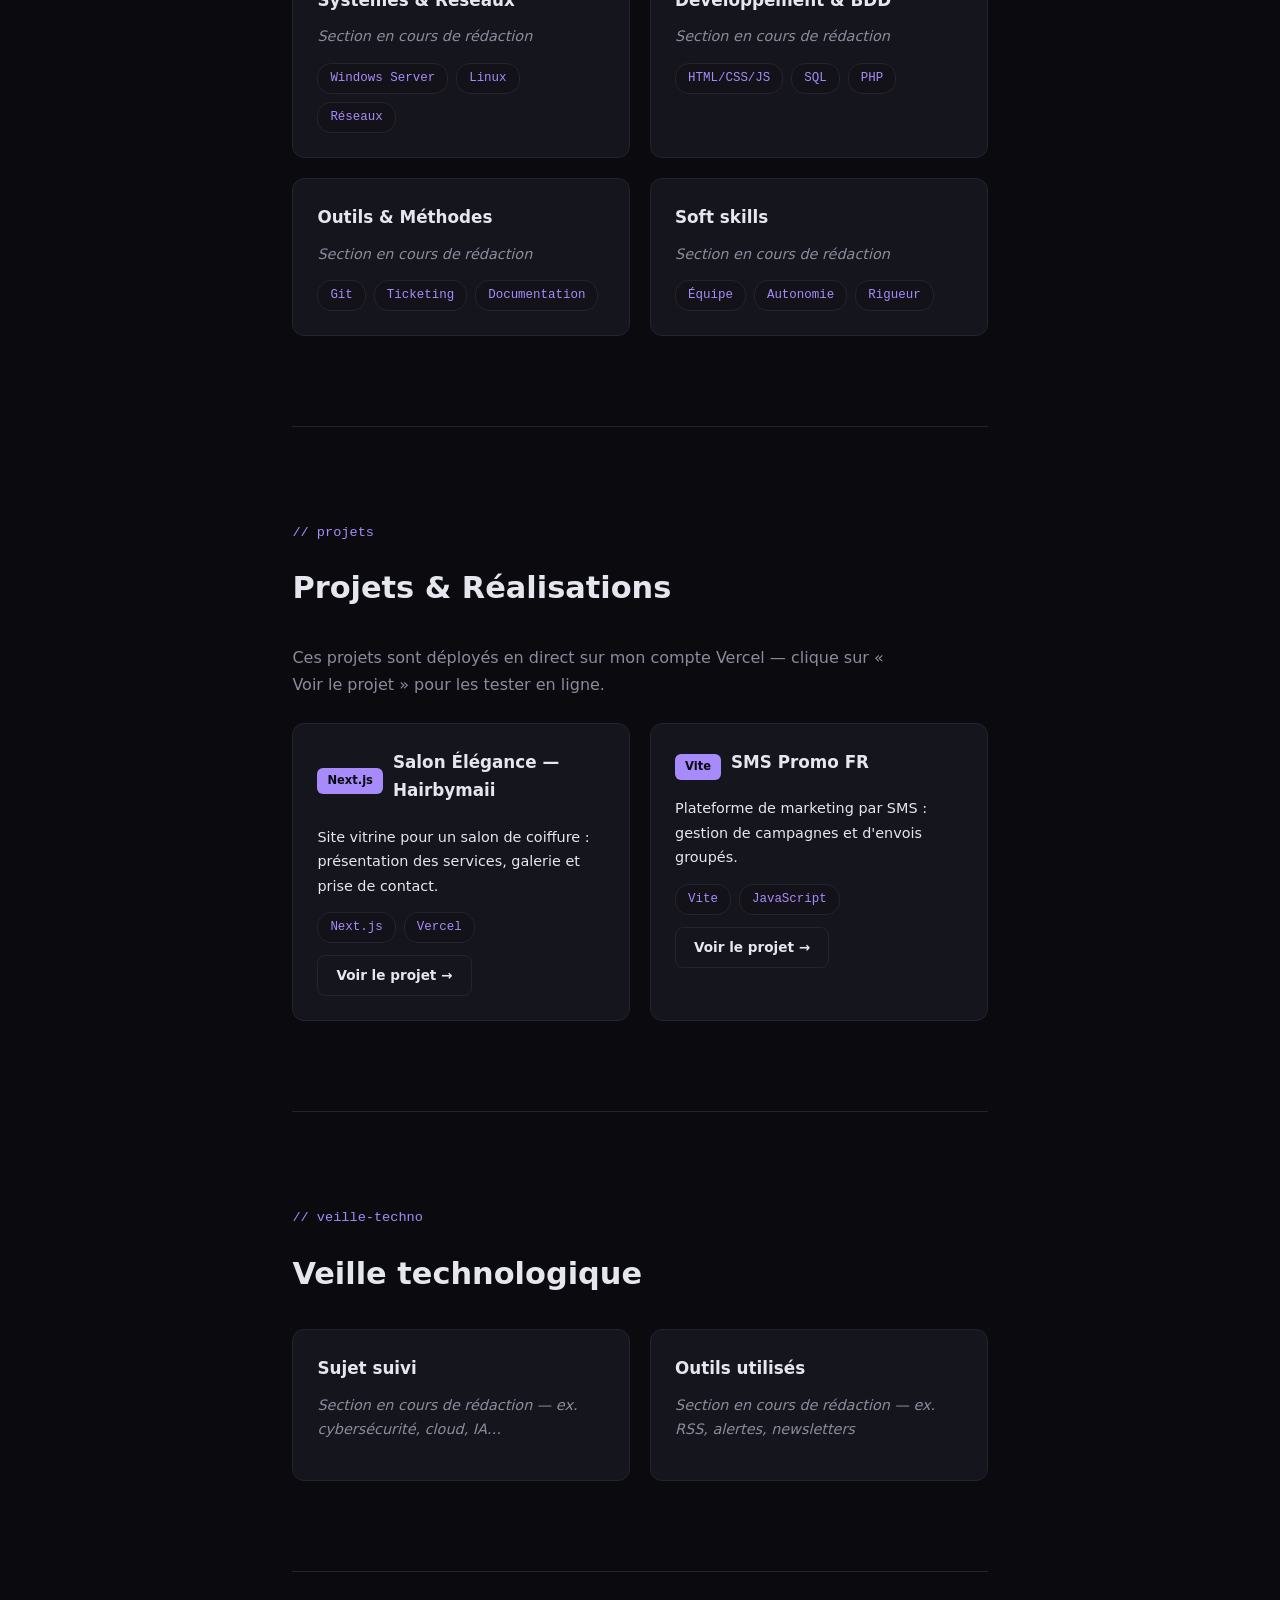
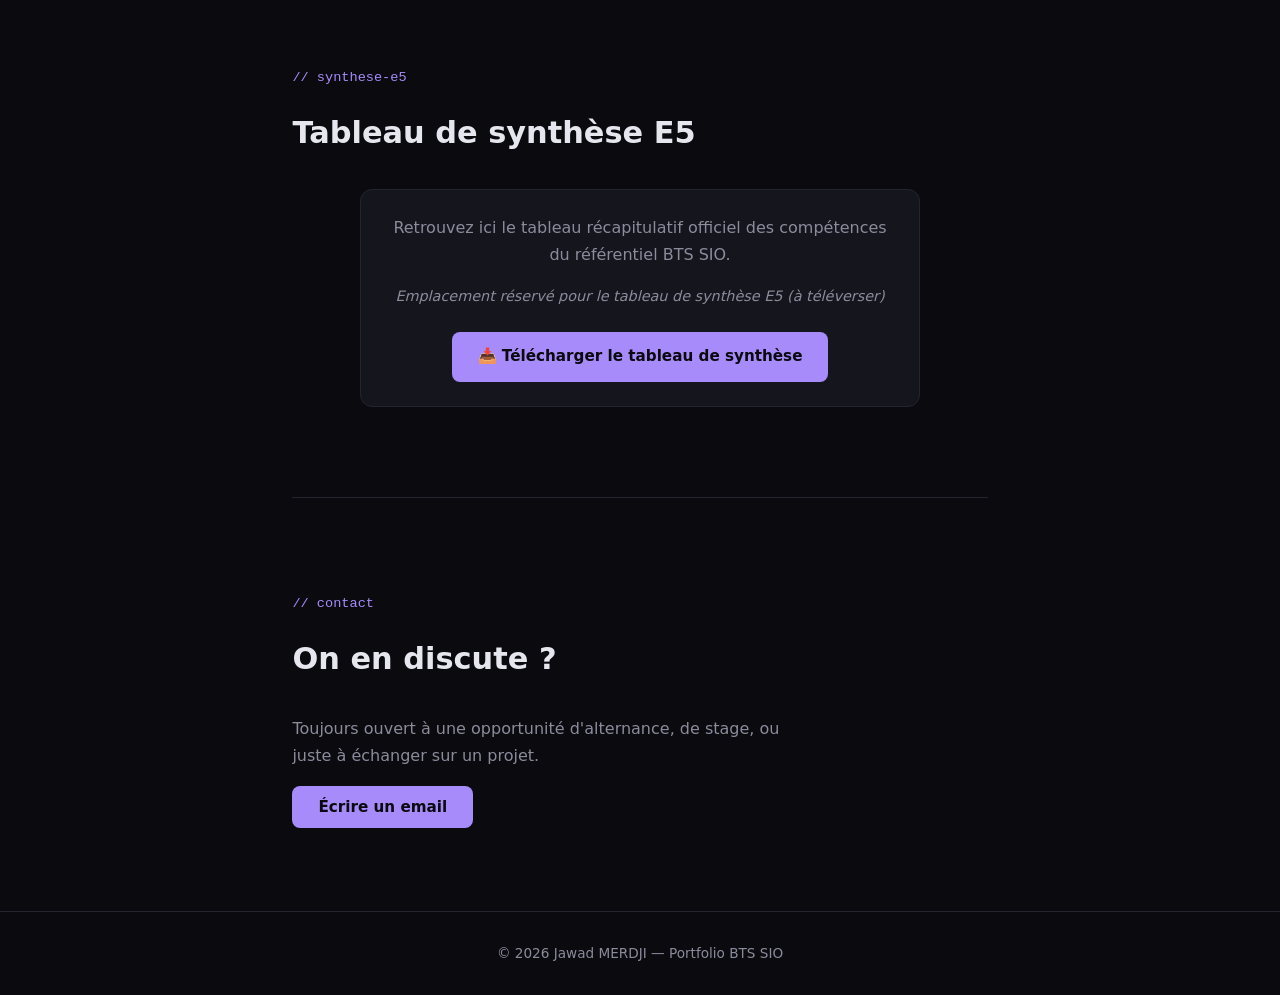
==== commit a3bedf3e: "Suppression du curseur personnalise, retour au curseur systeme" ====
--- a/index.html
+++ b/index.html
@@ -7,8 +7,6 @@
 <link rel="stylesheet" href="style.css">
 </head>
 <body>
-
-<div class="cursor-dot" id="cursorDot"></div>
 
 <div id="preloader">
   <div class="loader-content">
--- a/style.css
+++ b/style.css
@@ -42,43 +42,6 @@
 body.is-loading { overflow: hidden; }
 
 .mono { font-family: 'Courier New', monospace; }
-
-/* ===== Custom cursor v4: simple animated dot ===== */
-@media (pointer: fine) {
-  body { cursor: none; }
-  a, button, .btn { cursor: none; }
-}
-.cursor-dot {
-  position: fixed;
-  top: 0; left: 0;
-  width: 14px;
-  height: 14px;
-  border-radius: 50%;
-  background: var(--accent);
-  pointer-events: none;
-  z-index: 10000;
-  transform: translate(-50%, -50%);
-  display: none;
-  transition: width .25s cubic-bezier(.34,1.56,.64,1), height .25s cubic-bezier(.34,1.56,.64,1), background .25s ease, border-color .25s ease, opacity .2s ease;
-  animation: cursorPulse 1.8s ease-in-out infinite;
-}
-@media (pointer: fine) {
-  .cursor-dot { display: block; }
-}
-@keyframes cursorPulse {
-  0%, 100% { box-shadow: 0 0 0 0 var(--accent-soft); }
-  50% { box-shadow: 0 0 0 8px var(--accent-soft); }
-}
-.cursor-dot.hovering {
-  width: 30px;
-  height: 30px;
-  background: transparent;
-  border: 2px solid var(--accent);
-}
-.cursor-dot.clicking {
-  width: 9px;
-  height: 9px;
-}
 
 /* Preloader - style "jeu video / app store" */
 #preloader {
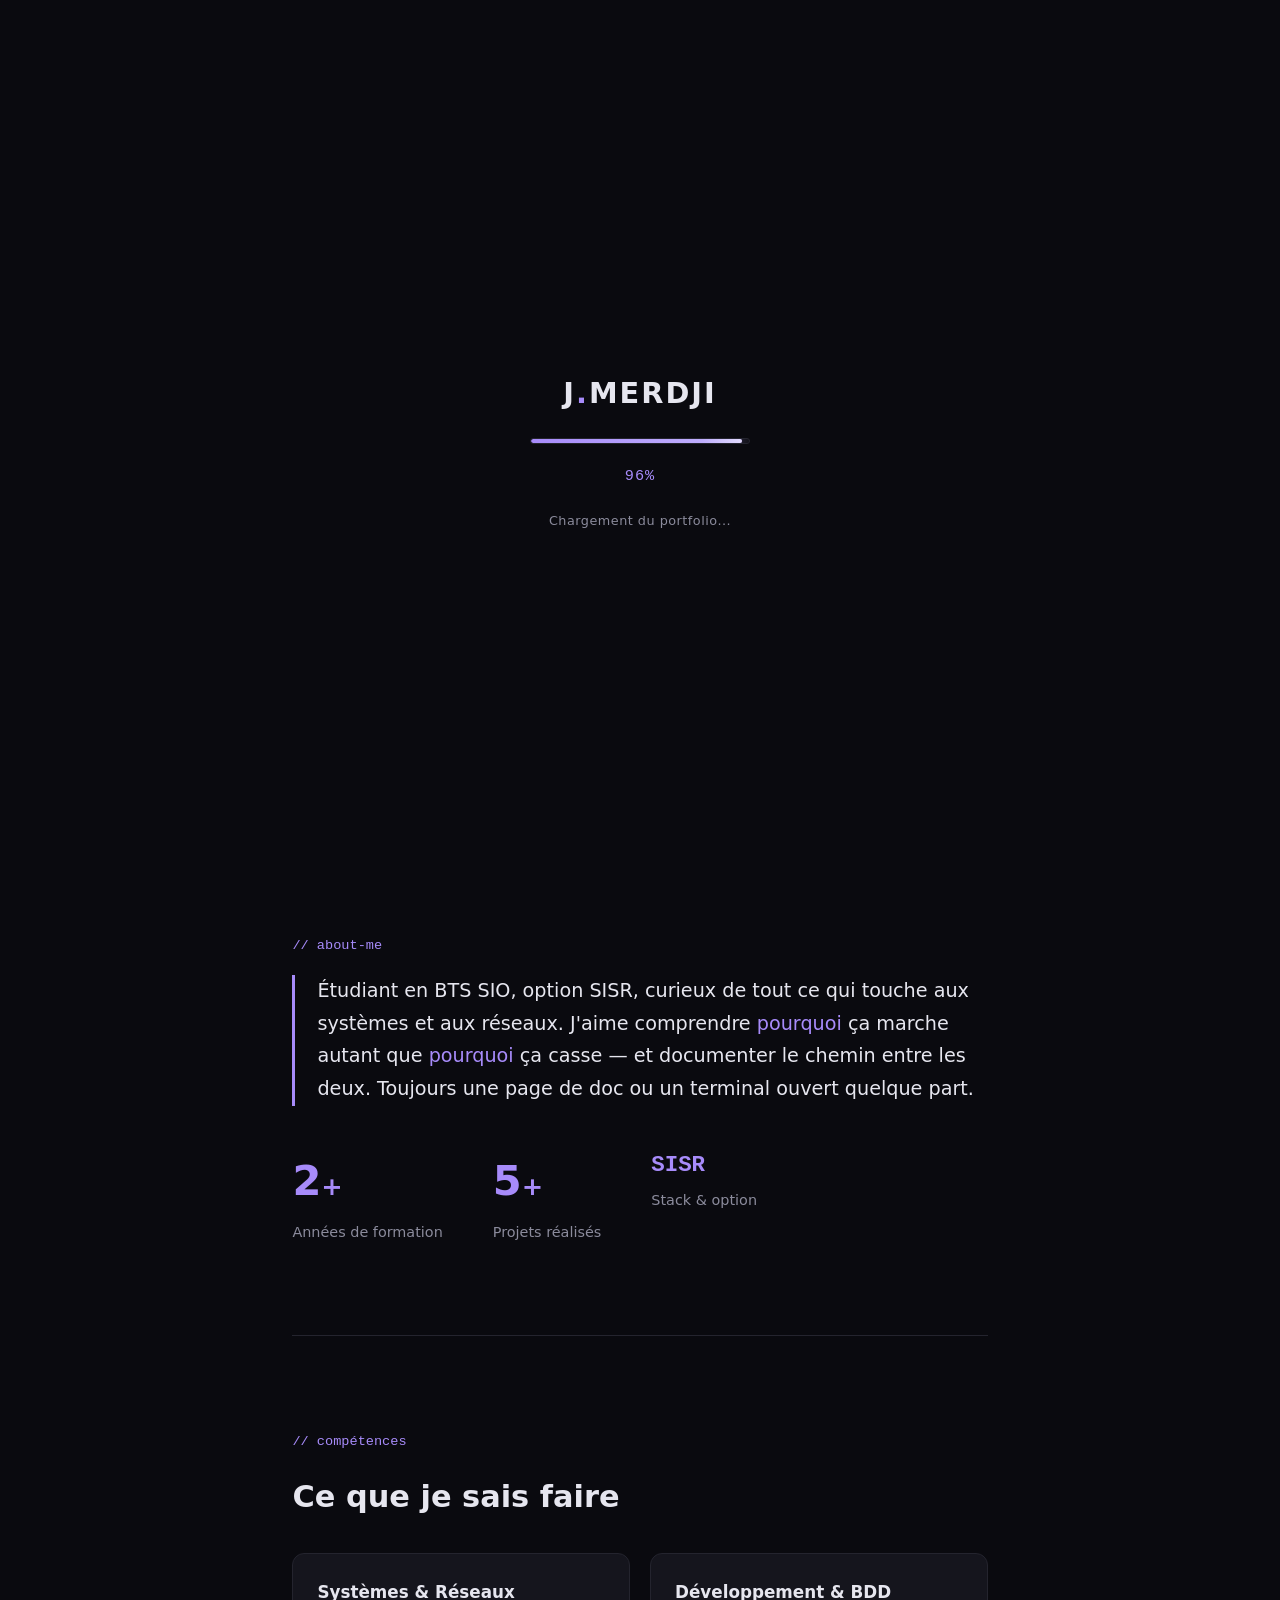
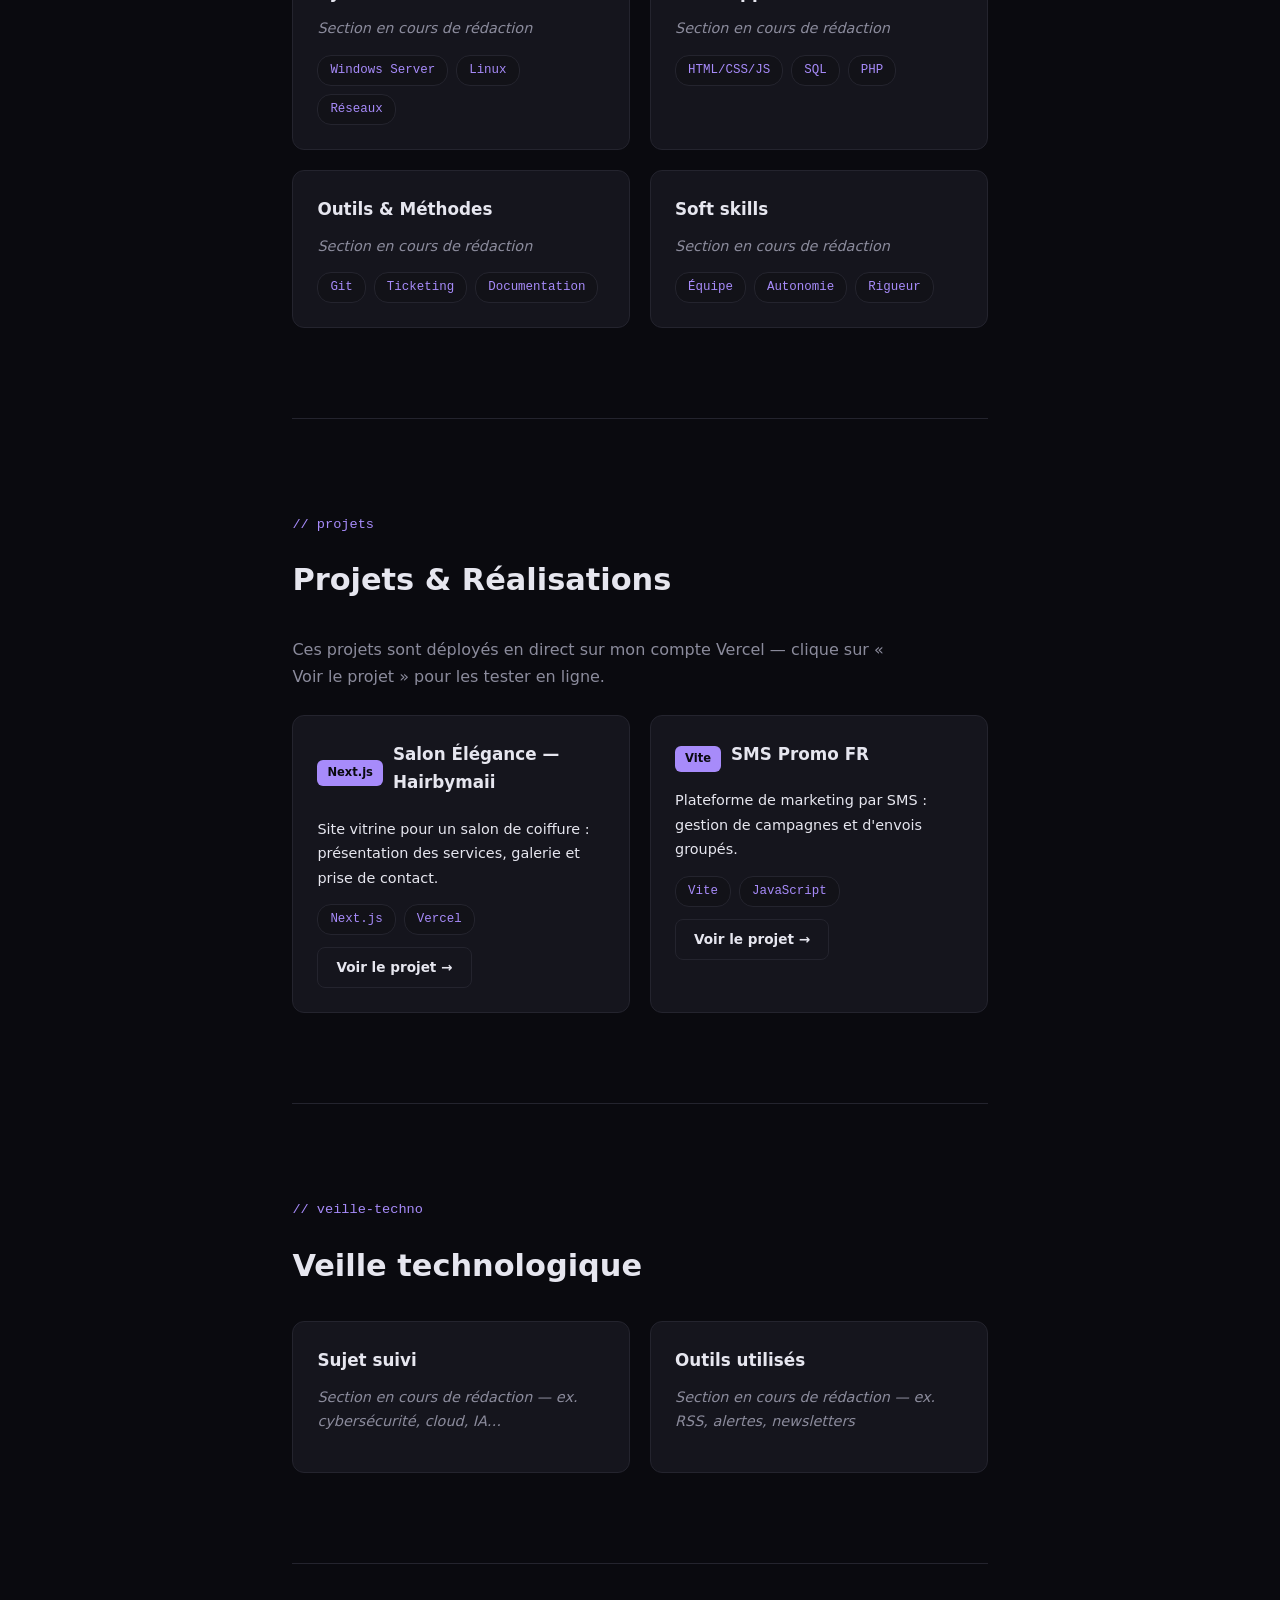
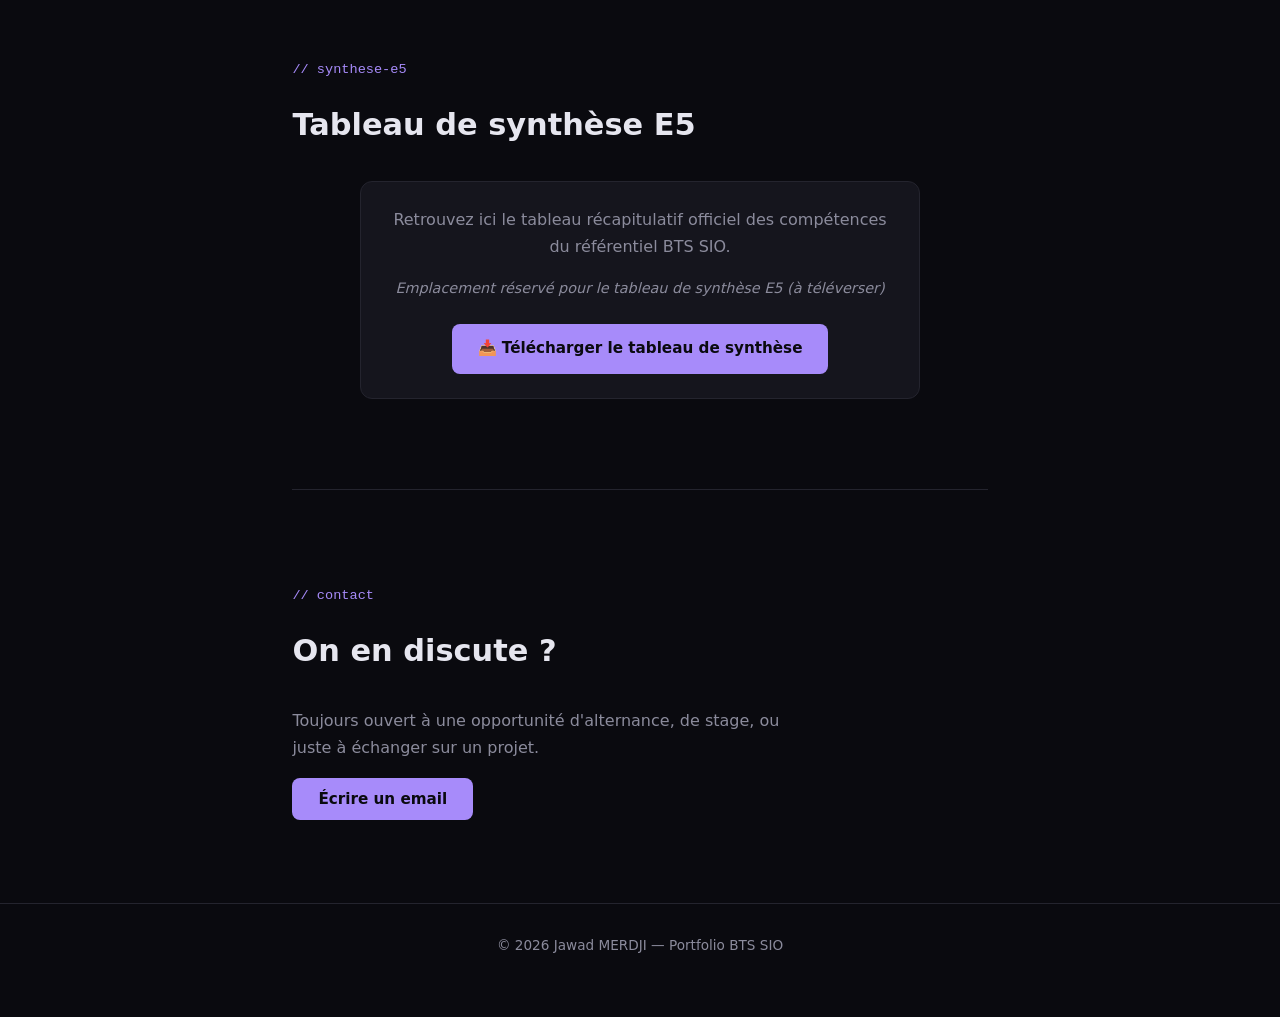
==== commit c988cd06: "Reparation du toggle theme + menu hamburger mobile" ====
--- a/index.html
+++ b/index.html
@@ -23,7 +23,12 @@
 
 <header class="reveal">
   <div class="logo">J<span class="dot">.</span>MERDJI</div>
-  <nav>
+
+  <button id="nav-toggle" aria-label="Ouvrir le menu" aria-expanded="false">
+    <span></span><span></span><span></span>
+  </button>
+
+  <nav id="mainNav">
     <ul id="navList">
       <span class="nav-indicator" id="navIndicator"></span>
       <li><a href="#about">About</a></li>
@@ -34,6 +39,7 @@
       <li><a href="#contact">Contact</a></li>
     </ul>
   </nav>
+
   <button id="theme-toggle" aria-label="Changer de theme" title="Mode sombre / clair">☀️</button>
 </header>
 
--- a/style.css
+++ b/style.css
@@ -43,7 +43,7 @@
 
 .mono { font-family: 'Courier New', monospace; }
 
-/* Preloader - style "jeu video / app store" */
+/* Preloader */
 #preloader {
   position: fixed;
   inset: 0;
@@ -54,320 +54,135 @@
   justify-content: center;
   transition: opacity .6s ease, visibility .6s ease;
 }
-#preloader.loaded {
-  opacity: 0;
-  visibility: hidden;
-  pointer-events: none;
-}
-
-.loader-content {
-  display: flex;
-  flex-direction: column;
-  align-items: center;
-  gap: 20px;
-  animation: loaderPulse 2s ease-in-out infinite;
-}
-@keyframes loaderPulse {
-  0%, 100% { transform: scale(1); }
-  50% { transform: scale(1.03); }
-}
-
-.loader-logo {
-  font-size: 1.8rem;
-  font-weight: 800;
-  letter-spacing: 2px;
-  color: var(--text);
-}
+#preloader.loaded { opacity: 0; visibility: hidden; pointer-events: none; }
+.loader-content { display: flex; flex-direction: column; align-items: center; gap: 20px; animation: loaderPulse 2s ease-in-out infinite; }
+@keyframes loaderPulse { 0%, 100% { transform: scale(1); } 50% { transform: scale(1.03); } }
+.loader-logo { font-size: 1.8rem; font-weight: 800; letter-spacing: 2px; color: var(--text); }
 .loader-logo .dot { color: var(--accent); }
-
-.loader-bar {
-  width: 220px;
-  height: 6px;
-  background: var(--bg-soft);
-  border: 1px solid var(--border);
-  border-radius: 10px;
-  overflow: hidden;
-  position: relative;
-}
-.loader-fill {
-  width: 0%;
-  height: 100%;
-  background: linear-gradient(90deg, var(--accent), #c4b5fd);
-  border-radius: 10px;
-  transition: width .25s ease;
-  box-shadow: 0 0 10px rgba(167,139,250,0.6);
-  position: relative;
-  overflow: hidden;
-}
-.loader-fill::after {
-  content: '';
-  position: absolute;
-  top: 0; right: 0;
-  width: 40px; height: 100%;
-  background: linear-gradient(90deg, transparent, rgba(255,255,255,0.5));
-  animation: shimmer 1s linear infinite;
-}
-@keyframes shimmer {
-  0% { transform: translateX(-40px); }
-  100% { transform: translateX(40px); }
-}
-
-.loader-percent {
-  font-family: 'Courier New', monospace;
-  color: var(--accent);
-  font-size: 0.95rem;
-  letter-spacing: 1px;
-}
-
-.loader-tip {
-  color: var(--muted);
-  font-size: 0.8rem;
-  letter-spacing: 0.5px;
-}
-
-/* Animated background glow */
+.loader-bar { width: 220px; height: 6px; background: var(--bg-soft); border: 1px solid var(--border); border-radius: 10px; overflow: hidden; position: relative; }
+.loader-fill { width: 0%; height: 100%; background: linear-gradient(90deg, var(--accent), #c4b5fd); border-radius: 10px; transition: width .25s ease; box-shadow: 0 0 10px rgba(167,139,250,0.6); position: relative; overflow: hidden; }
+.loader-fill::after { content: ''; position: absolute; top: 0; right: 0; width: 40px; height: 100%; background: linear-gradient(90deg, transparent, rgba(255,255,255,0.5)); animation: shimmer 1s linear infinite; }
+@keyframes shimmer { 0% { transform: translateX(-40px); } 100% { transform: translateX(40px); } }
+.loader-percent { font-family: 'Courier New', monospace; color: var(--accent); font-size: 0.95rem; letter-spacing: 1px; }
+.loader-tip { color: var(--muted); font-size: 0.8rem; letter-spacing: 0.5px; }
+
 .bg-glow {
-  position: fixed;
-  top: -20%;
-  left: 50%;
-  width: 900px;
-  height: 900px;
-  transform: translateX(-50%);
+  position: fixed; top: -20%; left: 50%; width: 900px; height: 900px; transform: translateX(-50%);
   background: radial-gradient(circle, rgba(167,139,250,0.12), transparent 60%);
-  z-index: -1;
-  animation: drift 12s ease-in-out infinite alternate;
-  pointer-events: none;
-}
-@keyframes drift {
-  0% { transform: translate(-55%, 0) scale(1); }
-  100% { transform: translate(-45%, 5%) scale(1.15); }
-}
-
-/* ===== Header / nav v2: livelier, animated gradient border + sliding pill ===== */
+  z-index: -1; animation: drift 12s ease-in-out infinite alternate; pointer-events: none;
+}
+@keyframes drift { 0% { transform: translate(-55%, 0) scale(1); } 100% { transform: translate(-45%, 5%) scale(1.15); } }
+
+/* Header / nav */
 header {
-  position: sticky;
-  top: 0;
-  z-index: 100;
-  display: flex;
-  justify-content: space-between;
-  align-items: center;
-  padding: 22px 8%;
-  background: rgba(10, 10, 15, 0.85);
+  position: sticky; top: 0; z-index: 100;
+  display: flex; justify-content: space-between; align-items: center;
+  padding: 18px 8%;
+  background: rgba(10, 10, 15, 0.92);
   backdrop-filter: blur(10px);
   border-bottom: 1px solid var(--border);
   animation: dropInBounce .7s cubic-bezier(.34,1.56,.64,1) both;
-  overflow: visible;
-}
-html[data-theme="light"] header {
-  background: rgba(247, 248, 250, 0.85);
-}
+}
+html[data-theme="light"] header { background: rgba(247, 248, 250, 0.92); }
 header::after {
-  content: '';
-  position: absolute;
-  left: 0; right: 0; bottom: -1px;
-  height: 2px;
+  content: ''; position: absolute; left: 0; right: 0; bottom: -1px; height: 2px;
   background: linear-gradient(90deg, transparent, var(--accent), #818cf8, var(--accent), transparent);
-  background-size: 200% 100%;
-  animation: scanLine 4s linear infinite;
-}
-@keyframes scanLine {
-  0% { background-position: 0% 0; }
-  100% { background-position: -200% 0; }
-}
-@keyframes dropInBounce {
-  0% { transform: translateY(-120%); opacity: 0; }
-  60% { transform: translateY(6px); opacity: 1; }
-  100% { transform: translateY(0); opacity: 1; }
-}
-
-.logo {
-  font-weight: 700;
-  font-size: 1.2rem;
-  transition: transform .3s ease, text-shadow .3s ease;
-}
-.logo:hover {
-  transform: scale(1.06);
-  text-shadow: 0 0 14px rgba(167,139,250,0.6);
-}
+  background-size: 200% 100%; animation: scanLine 4s linear infinite;
+}
+@keyframes scanLine { 0% { background-position: 0% 0; } 100% { background-position: -200% 0; } }
+@keyframes dropInBounce { 0% { transform: translateY(-120%); opacity: 0; } 60% { transform: translateY(6px); opacity: 1; } 100% { transform: translateY(0); opacity: 1; } }
+
+.logo { font-weight: 700; font-size: 1.2rem; transition: transform .3s ease, text-shadow .3s ease; flex-shrink: 0; }
+.logo:hover { transform: scale(1.06); text-shadow: 0 0 14px rgba(167,139,250,0.6); }
 .logo .dot { color: var(--accent); animation: blink 1.4s steps(1) infinite; }
 @keyframes blink { 50% { opacity: 0; } }
 
-nav { position: relative; }
-nav ul {
-  display: flex;
-  gap: 28px;
-  list-style: none;
-  flex-wrap: wrap;
-  position: relative;
-}
+nav { flex: 1; display: flex; justify-content: center; }
+nav ul { display: flex; gap: 26px; list-style: none; flex-wrap: wrap; position: relative; justify-content: center; }
 .nav-indicator {
-  position: absolute;
-  top: 50%;
-  left: 0;
-  height: 30px;
-  width: 0;
-  background: var(--accent-soft);
-  border: 1px solid var(--accent);
-  border-radius: 8px;
+  position: absolute; top: 50%; left: 0; height: 30px; width: 0;
+  background: var(--accent-soft); border: 1px solid var(--accent); border-radius: 8px;
   transform: translateY(-50%);
   transition: left .35s cubic-bezier(.34,1.56,.64,1), width .35s cubic-bezier(.34,1.56,.64,1), opacity .2s ease;
-  opacity: 0;
-  pointer-events: none;
-  z-index: 0;
+  opacity: 0; pointer-events: none; z-index: 0;
 }
 nav ul:hover .nav-indicator { opacity: 1; }
-
-nav a {
-  color: var(--muted);
-  text-decoration: none;
-  font-size: 0.9rem;
-  position: relative;
-  z-index: 1;
-  padding: 6px 4px;
-  display: inline-block;
-  transition: color .25s ease, transform .25s ease;
-}
-nav a:hover {
-  color: var(--accent);
-  transform: translateY(-2px);
-}
+nav a { color: var(--muted); text-decoration: none; font-size: 0.9rem; position: relative; z-index: 1; padding: 6px 4px; display: inline-block; transition: color .25s ease, transform .25s ease; }
+nav a:hover { color: var(--accent); transform: translateY(-2px); }
 
 #theme-toggle {
-  background: var(--bg-soft);
-  border: 1px solid var(--border);
-  color: var(--text);
-  width: 38px;
-  height: 38px;
-  border-radius: 50%;
-  display: flex;
-  align-items: center;
+  background: var(--bg-soft); border: 1px solid var(--border); color: var(--text);
+  width: 38px; height: 38px; border-radius: 50%; display: flex; align-items: center; justify-content: center;
+  font-size: 1rem; transition: transform .25s ease, border-color .25s ease, background .3s ease;
+  flex-shrink: 0; cursor: pointer;
+}
+#theme-toggle:hover { transform: scale(1.1) rotate(10deg); border-color: var(--accent); }
+
+/* Hamburger (hidden on desktop) */
+#nav-toggle {
+  display: none;
+  flex-direction: column;
   justify-content: center;
-  font-size: 1rem;
-  transition: transform .25s ease, border-color .25s ease, background .3s ease;
-  margin-left: 20px;
-}
-#theme-toggle:hover { transform: scale(1.1) rotate(10deg); border-color: var(--accent); }
+  gap: 5px;
+  width: 32px;
+  height: 32px;
+  background: none;
+  border: none;
+  cursor: pointer;
+  padding: 0;
+  flex-shrink: 0;
+}
+#nav-toggle span {
+  display: block;
+  width: 100%;
+  height: 2px;
+  background: var(--text);
+  border-radius: 2px;
+  transition: transform .3s ease, opacity .3s ease, background .3s ease;
+}
+#nav-toggle.open span:nth-child(1) { transform: translateY(7px) rotate(45deg); }
+#nav-toggle.open span:nth-child(2) { opacity: 0; }
+#nav-toggle.open span:nth-child(3) { transform: translateY(-7px) rotate(-45deg); }
 
 main { max-width: 900px; margin: 0 auto; padding: 0 8%; }
 
 section { padding: 90px 0; border-bottom: 1px solid var(--border); }
 section:last-of-type { border-bottom: none; }
 
-.tag {
-  display: inline-block;
-  font-family: 'Courier New', monospace;
-  color: var(--accent);
-  font-size: 0.85rem;
-  margin-bottom: 18px;
-}
-
-/* Reveal-on-scroll */
-.reveal {
-  opacity: 0;
-  transform: translateY(30px);
-  transition: opacity .7s ease, transform .7s ease;
-}
-.reveal.visible {
-  opacity: 1;
-  transform: translateY(0);
-}
-
-/* Hero fade-in cascade */
-.fade-in {
-  opacity: 0;
-  transform: translateY(16px);
-  animation: fadeUp .7s ease forwards;
-  animation-delay: calc(var(--d) * 0.12s);
-}
-@keyframes fadeUp {
-  to { opacity: 1; transform: translateY(0); }
-}
-
-#hero {
-  min-height: 85vh;
-  display: flex;
-  flex-direction: column;
-  justify-content: center;
-  padding-top: 60px;
-  position: relative;
-}
+.tag { display: inline-block; font-family: 'Courier New', monospace; color: var(--accent); font-size: 0.85rem; margin-bottom: 18px; }
+
+.reveal { opacity: 0; transform: translateY(30px); transition: opacity .7s ease, transform .7s ease; }
+.reveal.visible { opacity: 1; transform: translateY(0); }
+
+.fade-in { opacity: 0; transform: translateY(16px); animation: fadeUp .7s ease forwards; animation-delay: calc(var(--d) * 0.12s); }
+@keyframes fadeUp { to { opacity: 1; transform: translateY(0); } }
+
+#hero { min-height: 85vh; display: flex; flex-direction: column; justify-content: center; padding-top: 60px; position: relative; }
 .greet { color: var(--muted); font-size: 1.05rem; margin-bottom: 6px; }
 #hero h1 { font-size: 3.4rem; font-weight: 800; margin-bottom: 12px; display: flex; flex-wrap: wrap; gap: 0.4ch; align-items: baseline; }
 
-.name-jawad {
-  color: var(--text);
-  display: inline-block;
-  opacity: 0;
-  transform: translateX(-60px);
-  animation: heroNameSlideIn .7s cubic-bezier(.34,1.56,.64,1) forwards;
-  animation-delay: .5s;
-}
-
-/* Animated gradient name */
-.name-merdji {
-  display: inline-block;
-  opacity: 0;
-  transform: translateX(-60px);
-  animation: heroNameSlideIn .7s cubic-bezier(.34,1.56,.64,1) forwards;
-  animation-delay: .68s;
-}
-@keyframes heroNameSlideIn {
-  to { opacity: 1; transform: translateX(0); }
-}
-.name-merdji .letters {
-  display: inline-flex;
-}
-@keyframes gradientShift {
-  0% { background-position: 0% 50%; }
-  50% { background-position: 100% 50%; }
-  100% { background-position: 0% 50%; }
-}
+.name-jawad { color: var(--text); display: inline-block; opacity: 0; transform: translateX(-60px); animation: heroNameSlideIn .7s cubic-bezier(.34,1.56,.64,1) forwards; animation-delay: .5s; }
+.name-merdji { display: inline-block; opacity: 0; transform: translateX(-60px); animation: heroNameSlideIn .7s cubic-bezier(.34,1.56,.64,1) forwards; animation-delay: .68s; }
+@keyframes heroNameSlideIn { to { opacity: 1; transform: translateX(0); } }
+.name-merdji .letters { display: inline-flex; }
+@keyframes gradientShift { 0% { background-position: 0% 50%; } 50% { background-position: 100% 50%; } 100% { background-position: 0% 50%; } }
 .name-merdji .letters span {
-  display: inline-block;
-  background: linear-gradient(90deg, #a78bfa, #c4b5fd, #818cf8, #a78bfa);
-  background-size: 300% 100%;
-  -webkit-background-clip: text;
-  background-clip: text;
-  color: transparent;
+  display: inline-block; background: linear-gradient(90deg, #a78bfa, #c4b5fd, #818cf8, #a78bfa);
+  background-size: 300% 100%; -webkit-background-clip: text; background-clip: text; color: transparent;
   animation: letterFloat 3s ease-in-out infinite, gradientShift 4s ease infinite;
 }
-@keyframes letterFloat {
-  0%, 100% { transform: translateY(0); }
-  50% { transform: translateY(-6px); }
-}
+@keyframes letterFloat { 0%, 100% { transform: translateY(0); } 50% { transform: translateY(-6px); } }
 
 .role { color: var(--muted); font-size: 1.15rem; margin-bottom: 12px; min-height: 1.6em; }
-.typing::after {
-  content: '|';
-  color: var(--accent);
-  animation: blink 0.9s steps(1) infinite;
-}
+.typing::after { content: '|'; color: var(--accent); animation: blink 0.9s steps(1) infinite; }
 .statut {
-  display: inline-block;
-  background: var(--accent-soft);
-  border: 1px solid var(--accent);
-  color: var(--accent);
-  padding: 6px 16px;
-  border-radius: 20px;
-  font-size: 0.9rem;
-  margin-bottom: 28px;
-  width: fit-content;
-  animation: fadeUp .7s ease forwards, pulseGlow 2.4s ease-in-out infinite;
-  animation-delay: calc(var(--d) * 0.12s), 1.2s;
-}
-@keyframes pulseGlow {
-  0%, 100% { box-shadow: 0 0 0 rgba(167,139,250,0); }
-  50% { box-shadow: 0 0 14px rgba(167,139,250,0.35); }
-}
+  display: inline-block; background: var(--accent-soft); border: 1px solid var(--accent); color: var(--accent);
+  padding: 6px 16px; border-radius: 20px; font-size: 0.9rem; margin-bottom: 28px; width: fit-content;
+  animation: fadeUp .7s ease forwards, pulseGlow 2.4s ease-in-out infinite; animation-delay: calc(var(--d) * 0.12s), 1.2s;
+}
+@keyframes pulseGlow { 0%, 100% { box-shadow: 0 0 0 rgba(167,139,250,0); } 50% { box-shadow: 0 0 14px rgba(167,139,250,0.35); } }
 .cta { display: flex; gap: 14px; margin-bottom: 28px; flex-wrap: wrap; }
-.btn {
-  padding: 12px 26px;
-  border-radius: 8px;
-  text-decoration: none;
-  font-weight: 600;
-  font-size: 0.95rem;
-  transition: transform .25s ease, box-shadow .25s ease, opacity .2s;
-}
+.btn { padding: 12px 26px; border-radius: 8px; text-decoration: none; font-weight: 600; font-size: 0.95rem; transition: transform .25s ease, box-shadow .25s ease, opacity .2s; }
 .btn:hover { transform: translateY(-3px) scale(1.03); }
 .btn.primary { background: var(--accent); color: #0a0a0f; }
 .btn.primary:hover { box-shadow: 0 8px 20px rgba(167,139,250,0.35); }
@@ -377,37 +192,11 @@
 .socials a { color: var(--muted); text-decoration: none; font-size: 0.9rem; transition: color .2s; }
 .socials a:hover { color: var(--accent); }
 
-.scroll-cue {
-  position: absolute;
-  bottom: 10px;
-  left: 0;
-  width: 24px;
-  height: 40px;
-  border: 2px solid var(--border);
-  border-radius: 14px;
-}
-.scroll-cue span {
-  display: block;
-  width: 5px;
-  height: 5px;
-  border-radius: 50%;
-  background: var(--accent);
-  margin: 6px auto;
-  animation: scrollDot 1.6s ease infinite;
-}
-@keyframes scrollDot {
-  0% { transform: translateY(0); opacity: 1; }
-  100% { transform: translateY(18px); opacity: 0; }
-}
-
-blockquote {
-  font-size: 1.2rem;
-  color: var(--text);
-  border-left: 3px solid var(--accent);
-  padding-left: 22px;
-  margin-bottom: 40px;
-  max-width: 700px;
-}
+.scroll-cue { position: absolute; bottom: 10px; left: 0; width: 24px; height: 40px; border: 2px solid var(--border); border-radius: 14px; }
+.scroll-cue span { display: block; width: 5px; height: 5px; border-radius: 50%; background: var(--accent); margin: 6px auto; animation: scrollDot 1.6s ease infinite; }
+@keyframes scrollDot { 0% { transform: translateY(0); opacity: 1; } 100% { transform: translateY(18px); opacity: 0; } }
+
+blockquote { font-size: 1.2rem; color: var(--text); border-left: 3px solid var(--accent); padding-left: 22px; margin-bottom: 40px; max-width: 700px; }
 blockquote em { color: var(--accent); font-style: normal; }
 
 .stats { display: flex; gap: 50px; flex-wrap: wrap; }
@@ -422,75 +211,92 @@
 .grid { display: grid; grid-template-columns: repeat(auto-fit, minmax(240px, 1fr)); gap: 20px; }
 .grid.two { grid-template-columns: repeat(auto-fit, minmax(280px, 1fr)); }
 
-.card {
-  background: var(--card);
-  border: 1px solid var(--border);
-  border-radius: 12px;
-  padding: 24px;
-  transition: border-color .25s ease, transform .25s ease, box-shadow .25s ease, background .3s ease;
-  opacity: 0;
-  transform: translateY(20px);
-}
-.reveal.visible .card {
-  animation: cardIn .6s ease forwards;
-}
+.card { background: var(--card); border: 1px solid var(--border); border-radius: 12px; padding: 24px; transition: border-color .25s ease, transform .25s ease, box-shadow .25s ease, background .3s ease; opacity: 0; transform: translateY(20px); }
+.reveal.visible .card { animation: cardIn .6s ease forwards; }
 .grid .card:nth-child(1) { animation-delay: .05s; }
 .grid .card:nth-child(2) { animation-delay: .15s; }
 .grid .card:nth-child(3) { animation-delay: .25s; }
 .grid .card:nth-child(4) { animation-delay: .35s; }
-@keyframes cardIn {
-  to { opacity: 1; transform: translateY(0); }
-}
-.card:hover {
-  border-color: var(--accent);
-  transform: translateY(-5px);
-  box-shadow: 0 10px 24px rgba(0,0,0,0.35);
-}
+@keyframes cardIn { to { opacity: 1; transform: translateY(0); } }
+.card:hover { border-color: var(--accent); transform: translateY(-5px); box-shadow: 0 10px 24px rgba(0,0,0,0.35); }
 .card h3 { margin-bottom: 10px; font-size: 1.05rem; }
 
-.placeholder {
-  color: var(--muted);
-  font-style: italic;
-  font-size: 0.9rem;
-  margin-bottom: 14px;
-}
+.placeholder { color: var(--muted); font-style: italic; font-size: 0.9rem; margin-bottom: 14px; }
 
 .chips { display: flex; gap: 8px; flex-wrap: wrap; }
-.chips span {
-  background: var(--bg-soft);
-  border: 1px solid var(--border);
-  color: var(--accent);
-  padding: 4px 12px;
-  border-radius: 14px;
-  font-size: 0.78rem;
-  font-family: 'Courier New', monospace;
-  transition: transform .2s ease, background .2s ease;
-}
+.chips span { background: var(--bg-soft); border: 1px solid var(--border); color: var(--accent); padding: 4px 12px; border-radius: 14px; font-size: 0.78rem; font-family: 'Courier New', monospace; transition: transform .2s ease, background .2s ease; }
 .chips span:hover { transform: translateY(-2px); background: var(--accent-soft); }
 
 .project-top { display: flex; align-items: center; gap: 10px; margin-bottom: 10px; }
-.badge {
-  background: var(--accent);
-  color: #0a0a0f;
-  padding: 3px 10px;
-  border-radius: 6px;
-  font-size: 0.72rem;
-  font-weight: 700;
-}
+.badge { background: var(--accent); color: #0a0a0f; padding: 3px 10px; border-radius: 6px; font-size: 0.72rem; font-weight: 700; }
 
 #contact p { color: var(--muted); margin-bottom: 24px; max-width: 500px; }
 
-footer {
-  text-align: center;
-  padding: 30px;
-  color: var(--muted);
-  font-size: 0.85rem;
-  border-top: 1px solid var(--border);
-}
-
+footer { text-align: center; padding: 30px; color: var(--muted); font-size: 0.85rem; border-top: 1px solid var(--border); }
+
+/* ===== Responsive mobile ===== */
 @media (max-width: 768px) {
-  header { flex-direction: column; gap: 14px; padding: 18px 6%; }
+  header { padding: 14px 6%; }
+
+  #nav-toggle { display: flex; order: 3; }
+  #theme-toggle { order: 2; margin-right: 4px; }
+
+  nav {
+    order: 4;
+    position: absolute;
+    top: 100%;
+    left: 0;
+    right: 0;
+    background: var(--bg);
+    border-bottom: 1px solid var(--border);
+    box-shadow: 0 12px 24px rgba(0,0,0,0.25);
+    max-height: 0;
+    overflow: hidden;
+    transition: max-height .35s ease;
+  }
+  html[data-theme="light"] nav { background: var(--bg); }
+  nav.open { max-height: 60vh; }
+
+  nav ul {
+    flex-direction: column;
+    align-items: center;
+    gap: 4px;
+    padding: 18px 0 22px;
+  }
+  nav a { font-size: 1rem; padding: 10px 0; width: 100%; text-align: center; }
+  .nav-indicator { display: none; }
+
   main { padding: 0 6%; }
-  #hero h1 { font-size: 2.3rem; }
-  .stats { gap: 30px; }
-}
+
+  #hero { min-height: auto; padding-top: 40px; padding-bottom: 60px; text-align: center; }
+  .greet { text-align: center; }
+  #hero h1 { font-size: 2.2rem; justify-content: center; gap: 0.3ch; }
+  .role { text-align: center; font-size: 1rem; }
+  .statut { margin-left: auto; margin-right: auto; }
+  .cta { justify-content: center; }
+  .btn { flex: 1 1 auto; text-align: center; min-width: 140px; }
+  .socials { justify-content: center; }
+  .scroll-cue { display: none; }
+
+  section { padding: 60px 0; }
+  h2 { font-size: 1.5rem; }
+
+  .stats { justify-content: center; text-align: center; gap: 30px; }
+  .stat { text-align: center; }
+
+  blockquote { padding-left: 16px; font-size: 1.05rem; }
+
+  .grid, .grid.two { grid-template-columns: 1fr; }
+
+  .card { padding: 20px; }
+
+  #contact { text-align: center; }
+  #contact p { margin-left: auto; margin-right: auto; }
+}
+
+@media (max-width: 420px) {
+  #hero h1 { font-size: 1.7rem; }
+  .loader-logo { font-size: 1.4rem; }
+  .loader-bar { width: 180px; }
+  .btn { width: 100%; }
+}
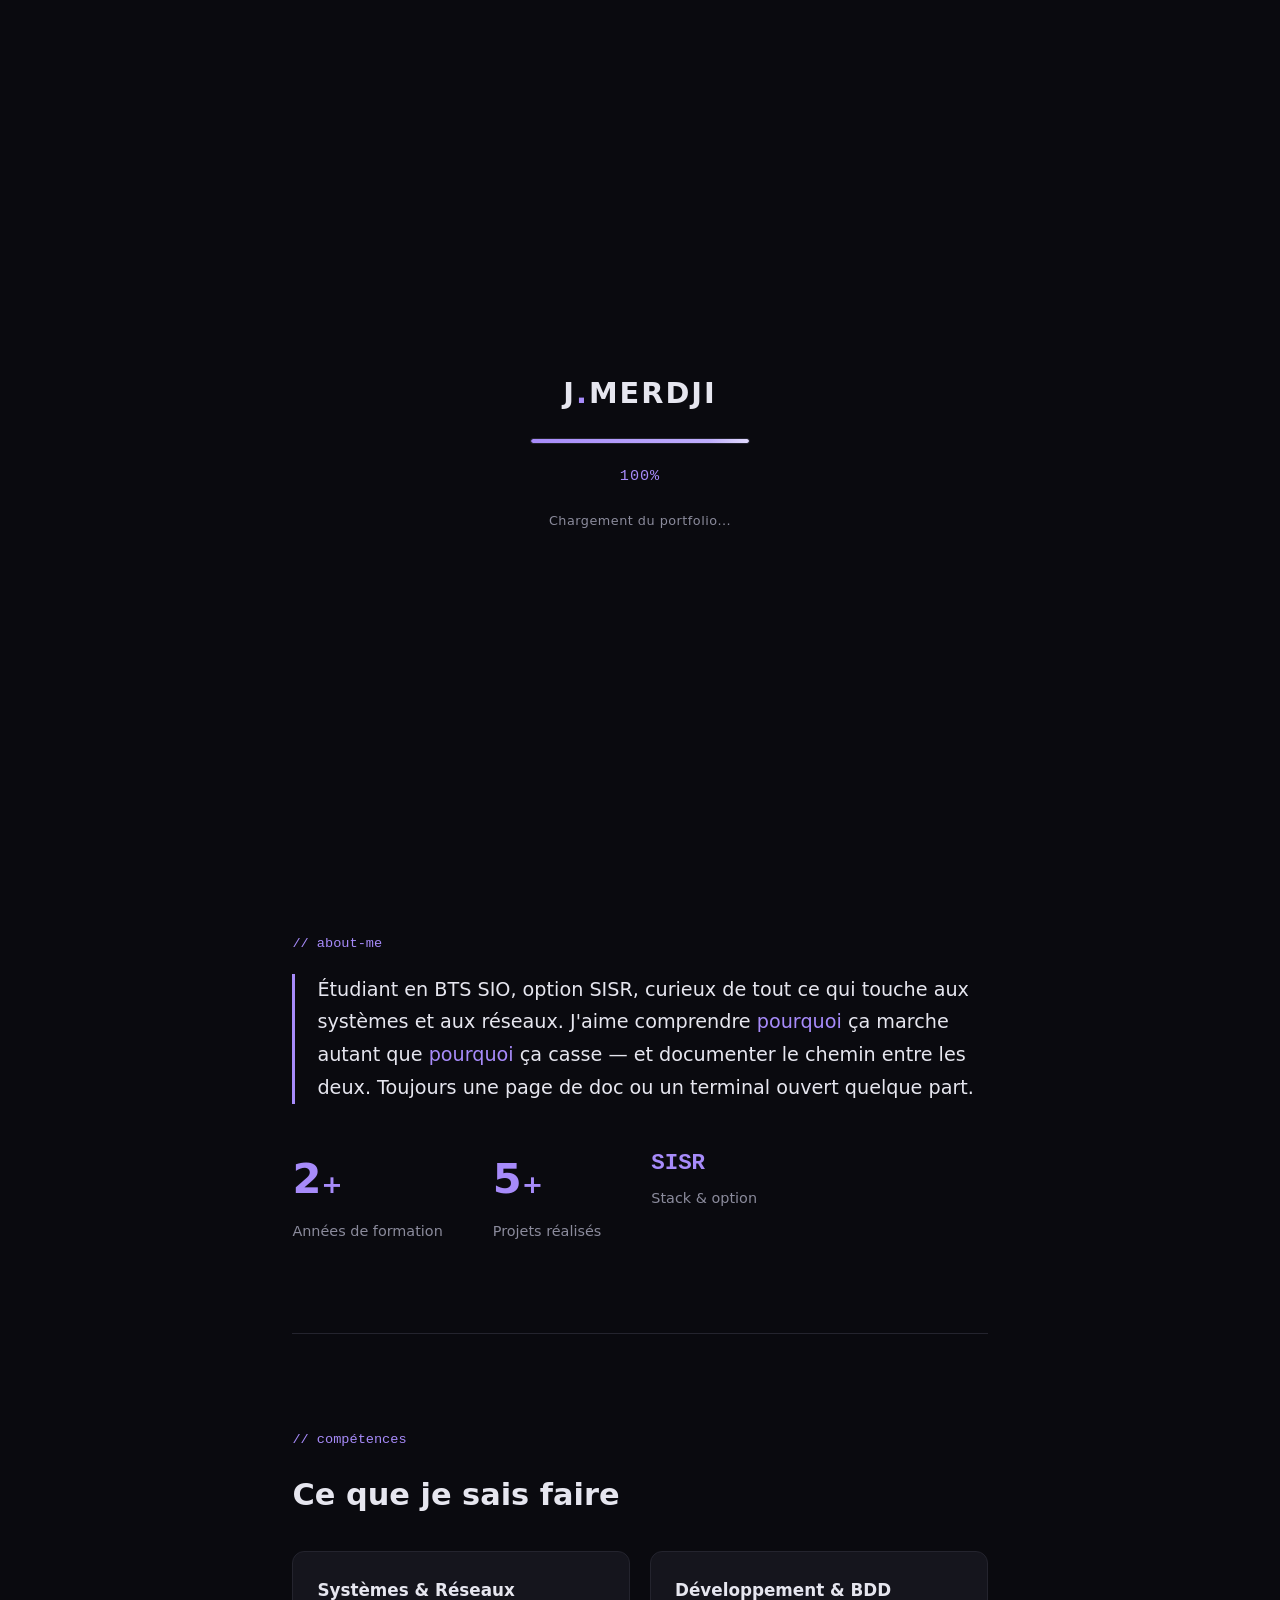
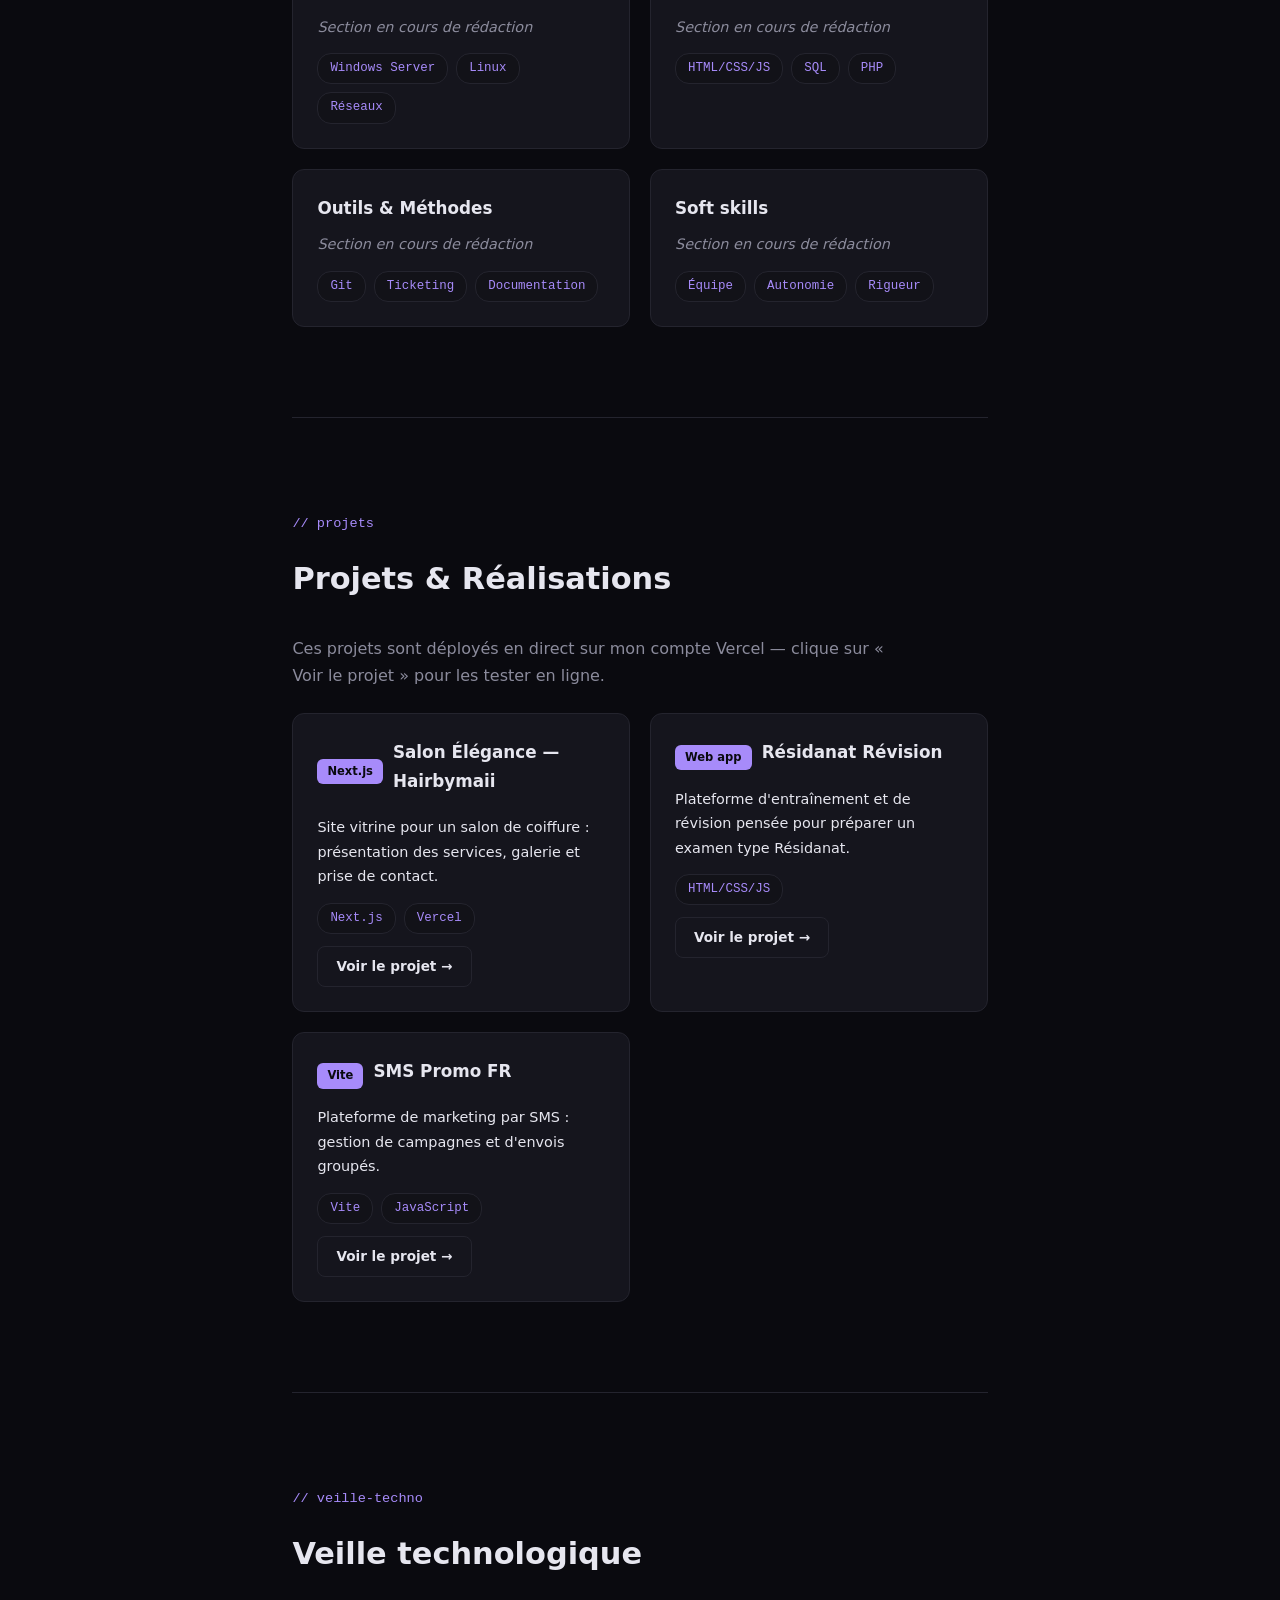
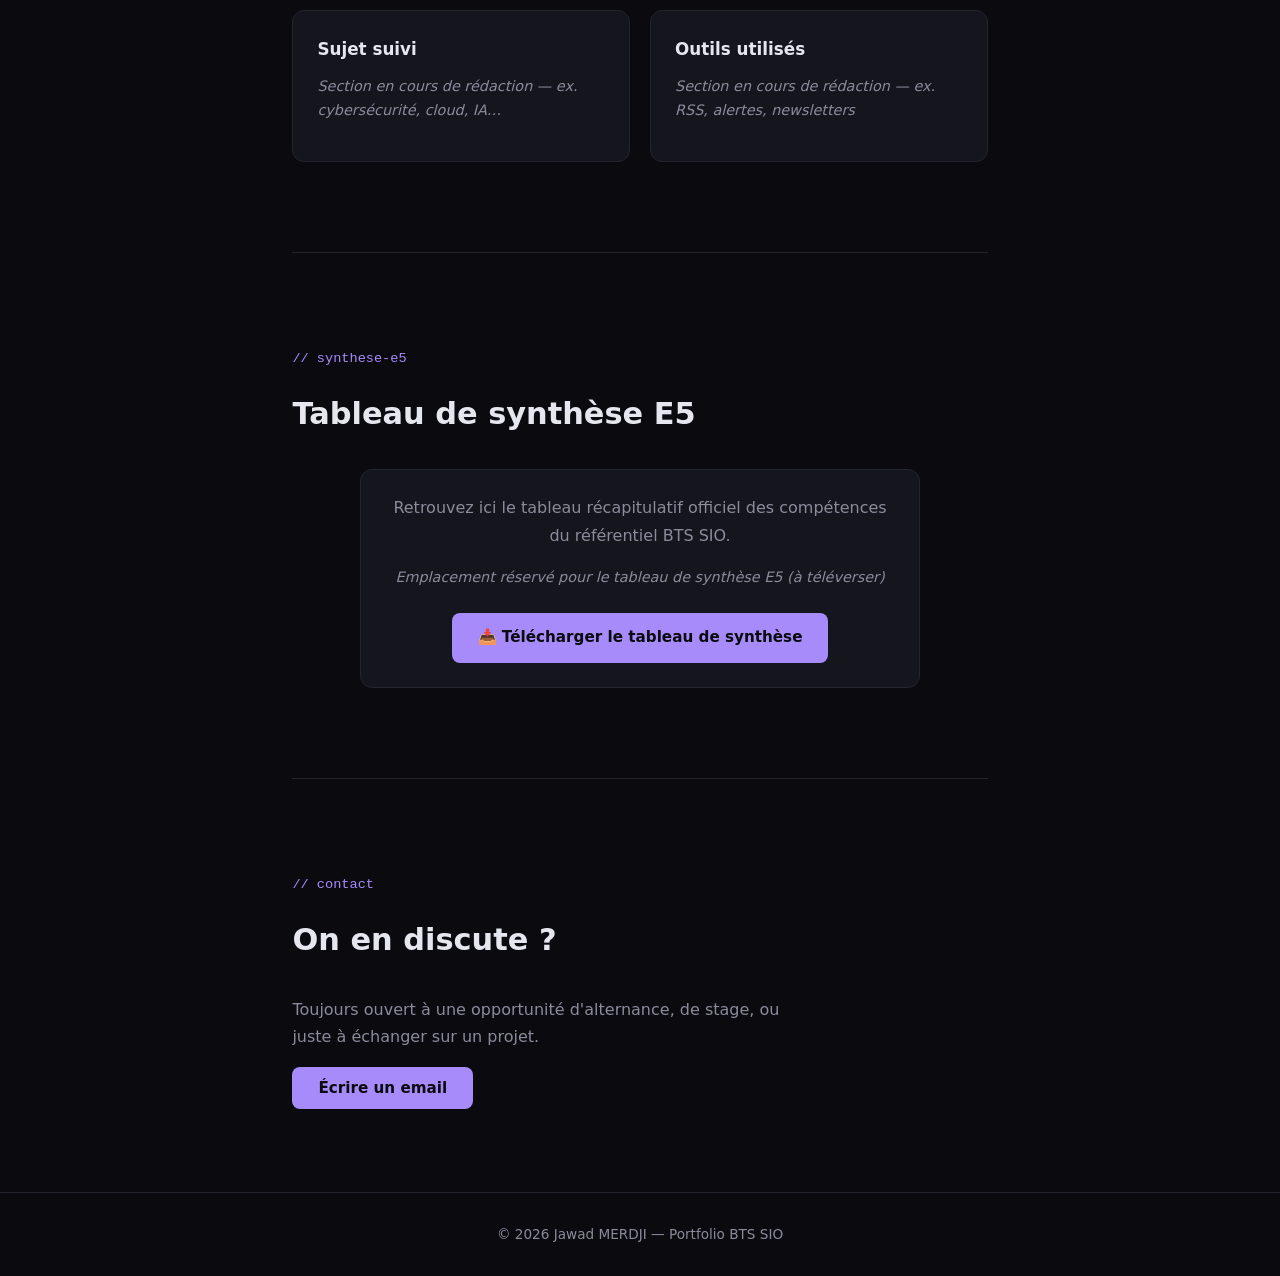
==== commit 6f986999: "Replace rickroll links with an 'En travaux' placeholder page" ====
--- a/index.html
+++ b/index.html
@@ -7,6 +7,14 @@
 <link rel="stylesheet" href="style.css">
 </head>
 <body>
+
+<div class="cursor-reticle" id="cursorReticle">
+  <span class="corner tl"></span>
+  <span class="corner tr"></span>
+  <span class="corner bl"></span>
+  <span class="corner br"></span>
+  <span class="cursor-center-dot"></span>
+</div>
 
 <div id="preloader">
   <div class="loader-content">
@@ -23,12 +31,7 @@
 
 <header class="reveal">
   <div class="logo">J<span class="dot">.</span>MERDJI</div>
-
-  <button id="nav-toggle" aria-label="Ouvrir le menu" aria-expanded="false">
-    <span></span><span></span><span></span>
-  </button>
-
-  <nav id="mainNav">
+  <nav>
     <ul id="navList">
       <span class="nav-indicator" id="navIndicator"></span>
       <li><a href="#about">About</a></li>
@@ -39,8 +42,6 @@
       <li><a href="#contact">Contact</a></li>
     </ul>
   </nav>
-
-  <button id="theme-toggle" aria-label="Changer de theme" title="Mode sombre / clair">☀️</button>
 </header>
 
 <main>
@@ -57,11 +58,11 @@
     <p class="statut fade-in" style="--d:3">🟢 Ouvert à une alternance / un stage</p>
     <div class="cta fade-in" style="--d:4">
       <a class="btn primary" href="#projects">Voir mes projets</a>
-      <a class="btn ghost" href="https://www.youtube.com/watch?v=dQw4w9WgXcQ" target="_blank">📄 CV</a>
+      <a class="btn ghost" href="en-travaux.html">📄 CV</a>
     </div>
     <div class="socials fade-in" style="--d:5">
       <a href="https://github.com/ZakiTheBad" target="_blank">GitHub</a>
-      <a href="https://www.youtube.com/watch?v=dQw4w9WgXcQ" target="_blank">LinkedIn</a>
+      <a href="en-travaux.html">LinkedIn</a>
       <a href="mailto:jawad.merdji@exemple.fr">Email</a>
     </div>
     <div class="scroll-cue"><span></span></div>
@@ -134,6 +135,15 @@
       </div>
       <div class="card project">
         <div class="project-top">
+          <span class="badge">Web app</span>
+          <h3>Résidanat Révision</h3>
+        </div>
+        <p class="placeholder" style="font-style:normal;color:var(--text);">Plateforme d'entraînement et de révision pensée pour préparer un examen type Résidanat.</p>
+        <div class="chips"><span>HTML/CSS/JS</span></div>
+        <a href="https://residanat-revision-nu.vercel.app" target="_blank" class="btn ghost" style="margin-top:12px;display:inline-block;padding:8px 18px;font-size:0.85rem;">Voir le projet →</a>
+      </div>
+      <div class="card project">
+        <div class="project-top">
           <span class="badge">Vite</span>
           <h3>SMS Promo FR</h3>
         </div>
@@ -165,7 +175,7 @@
     <div class="card" style="text-align:center; max-width:560px; margin:0 auto;">
       <p style="color:var(--muted); margin-bottom:16px;">Retrouvez ici le tableau récapitulatif officiel des compétences du référentiel BTS SIO.</p>
       <p class="placeholder">Emplacement réservé pour le tableau de synthèse E5 (à téléverser)</p>
-      <a class="btn primary" href="#" target="_blank" style="margin-top:10px; display:inline-block;">📥 Télécharger le tableau de synthèse</a>
+      <a class="btn primary" href="en-travaux.html" style="margin-top:10px; display:inline-block;">📥 Télécharger le tableau de synthèse</a>
     </div>
   </section>
 
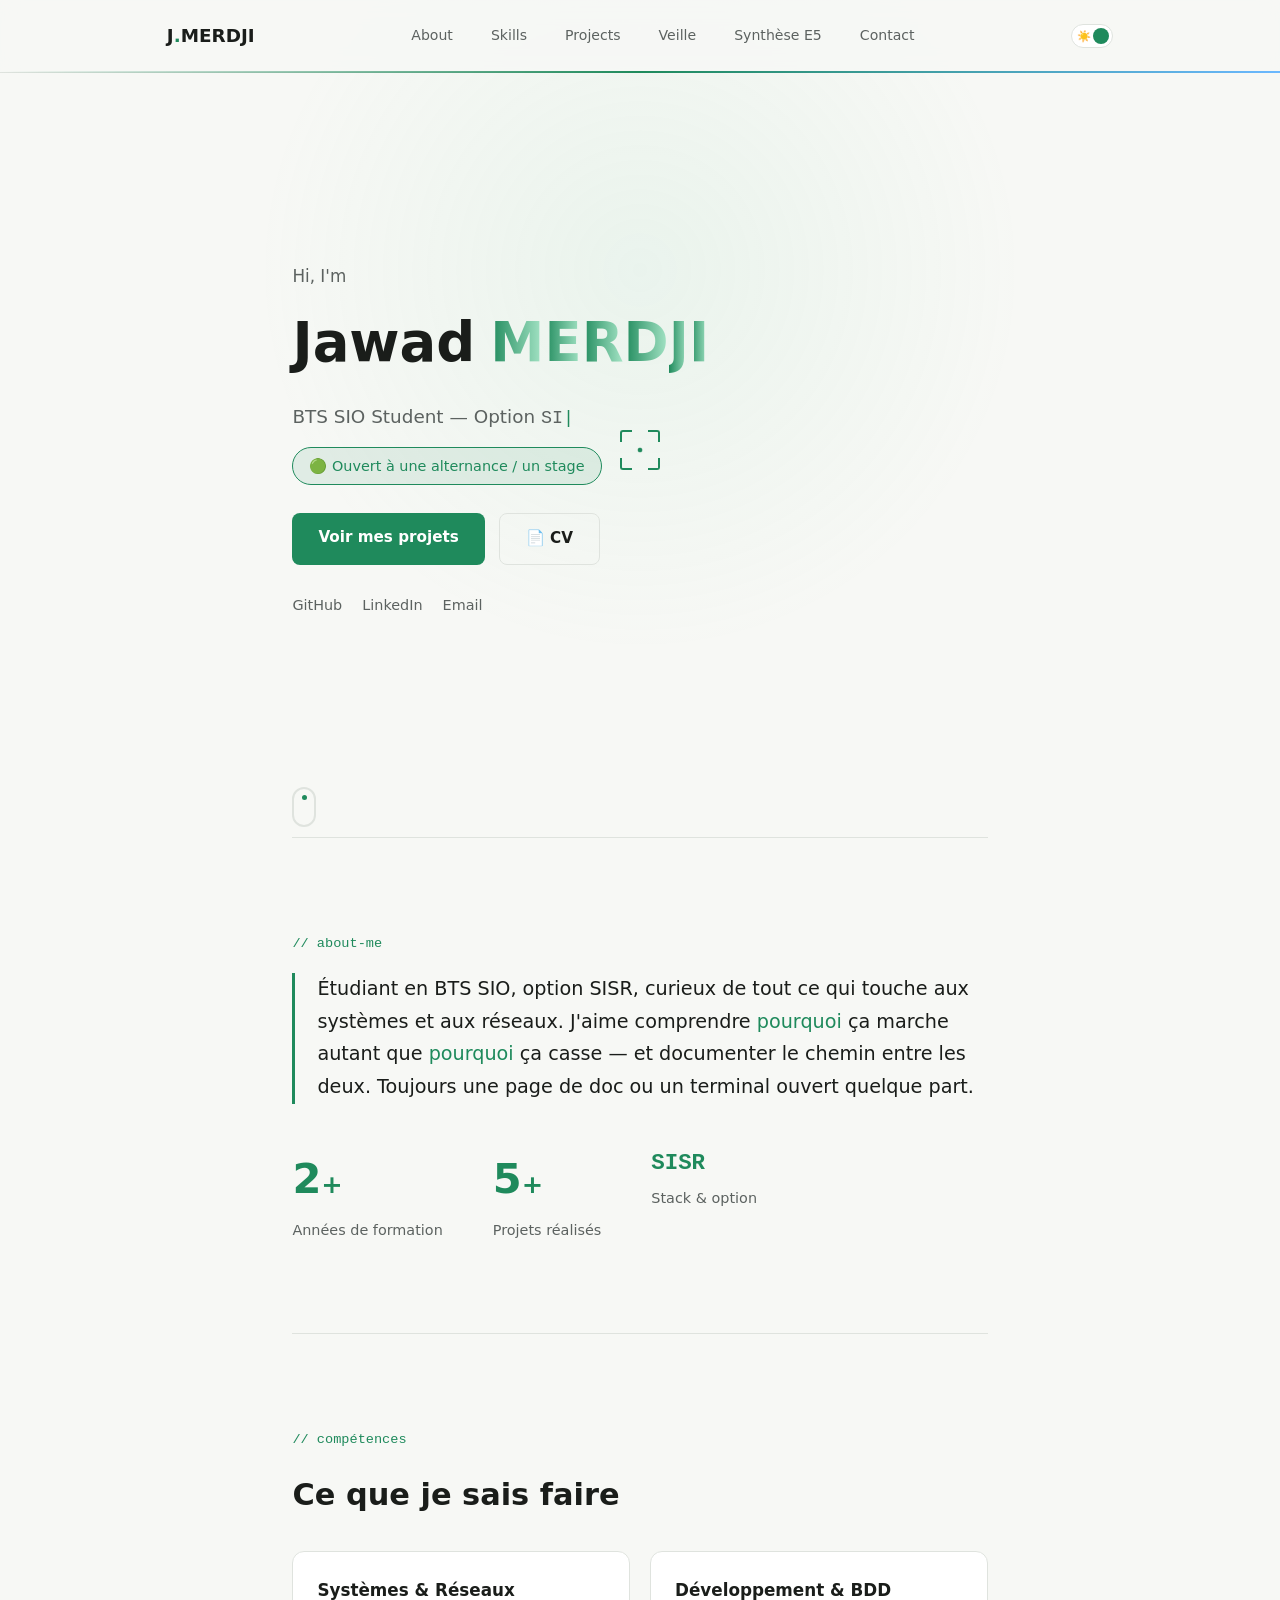
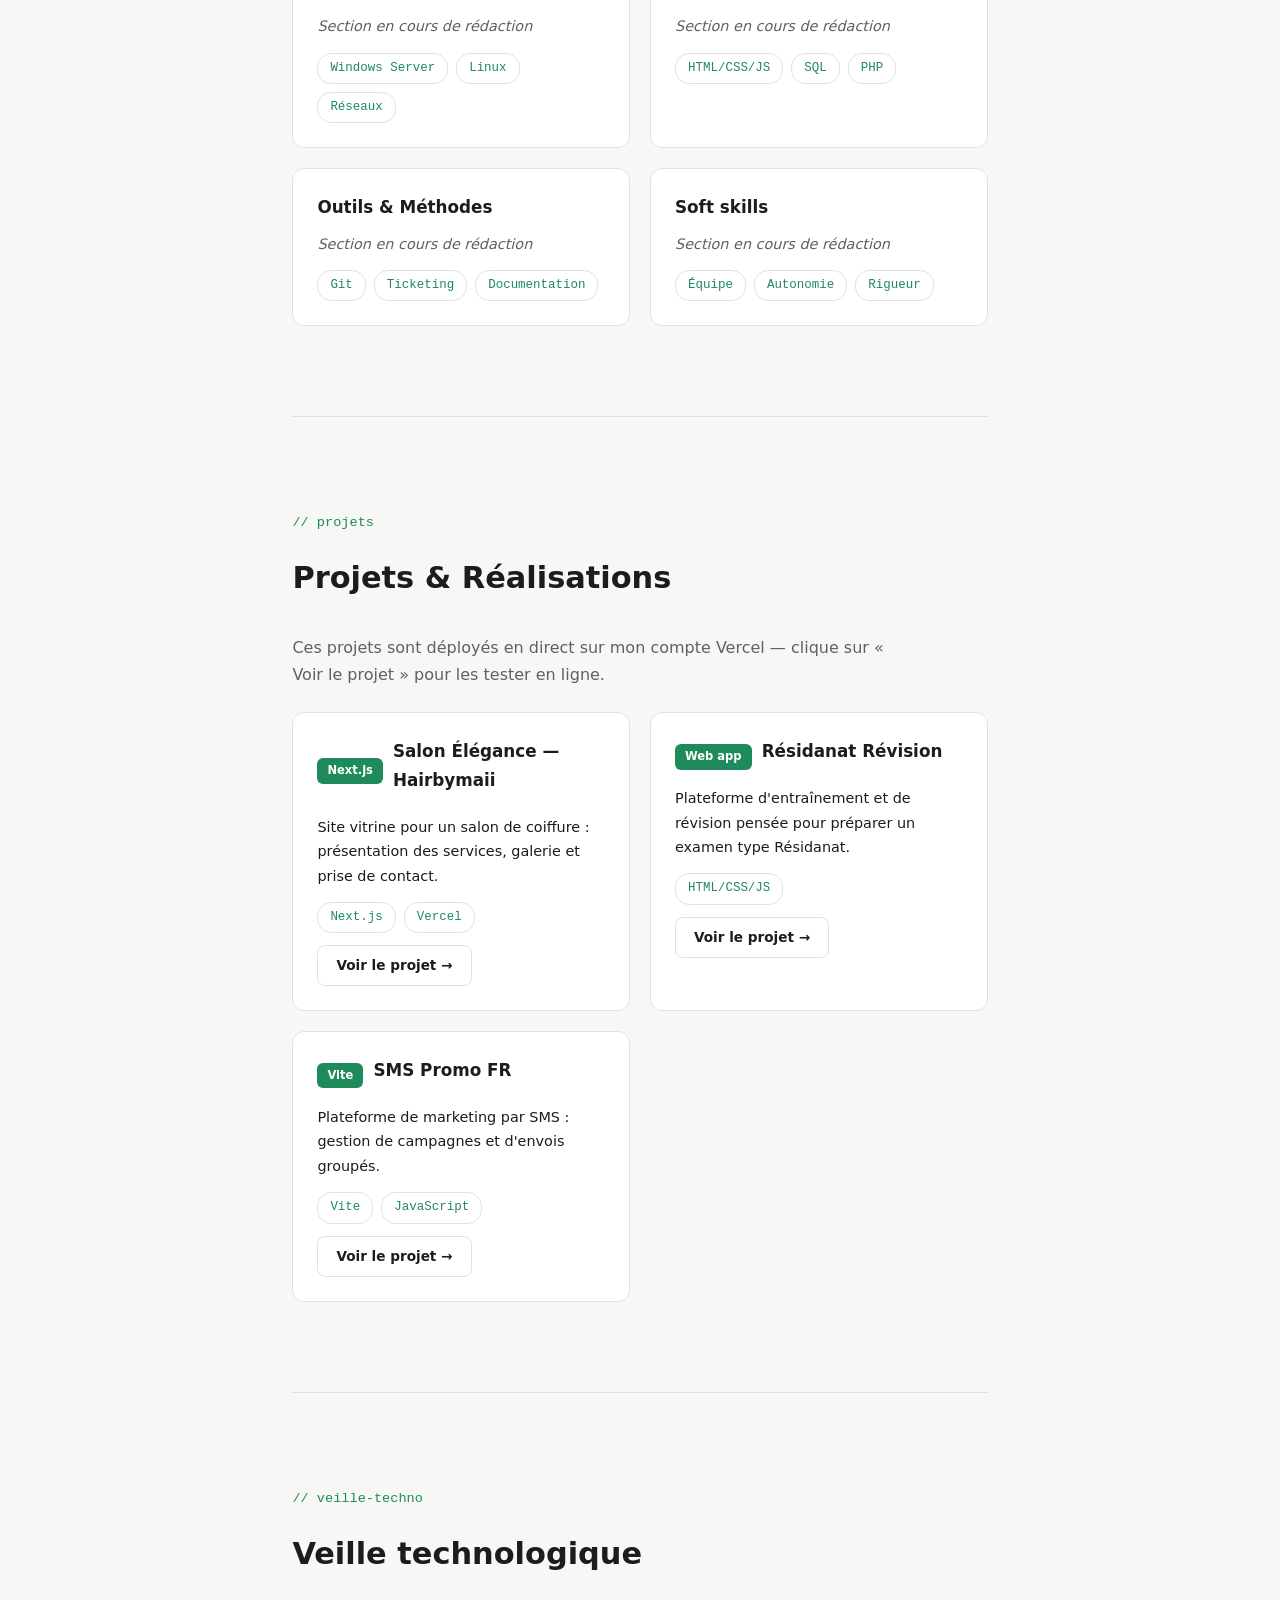
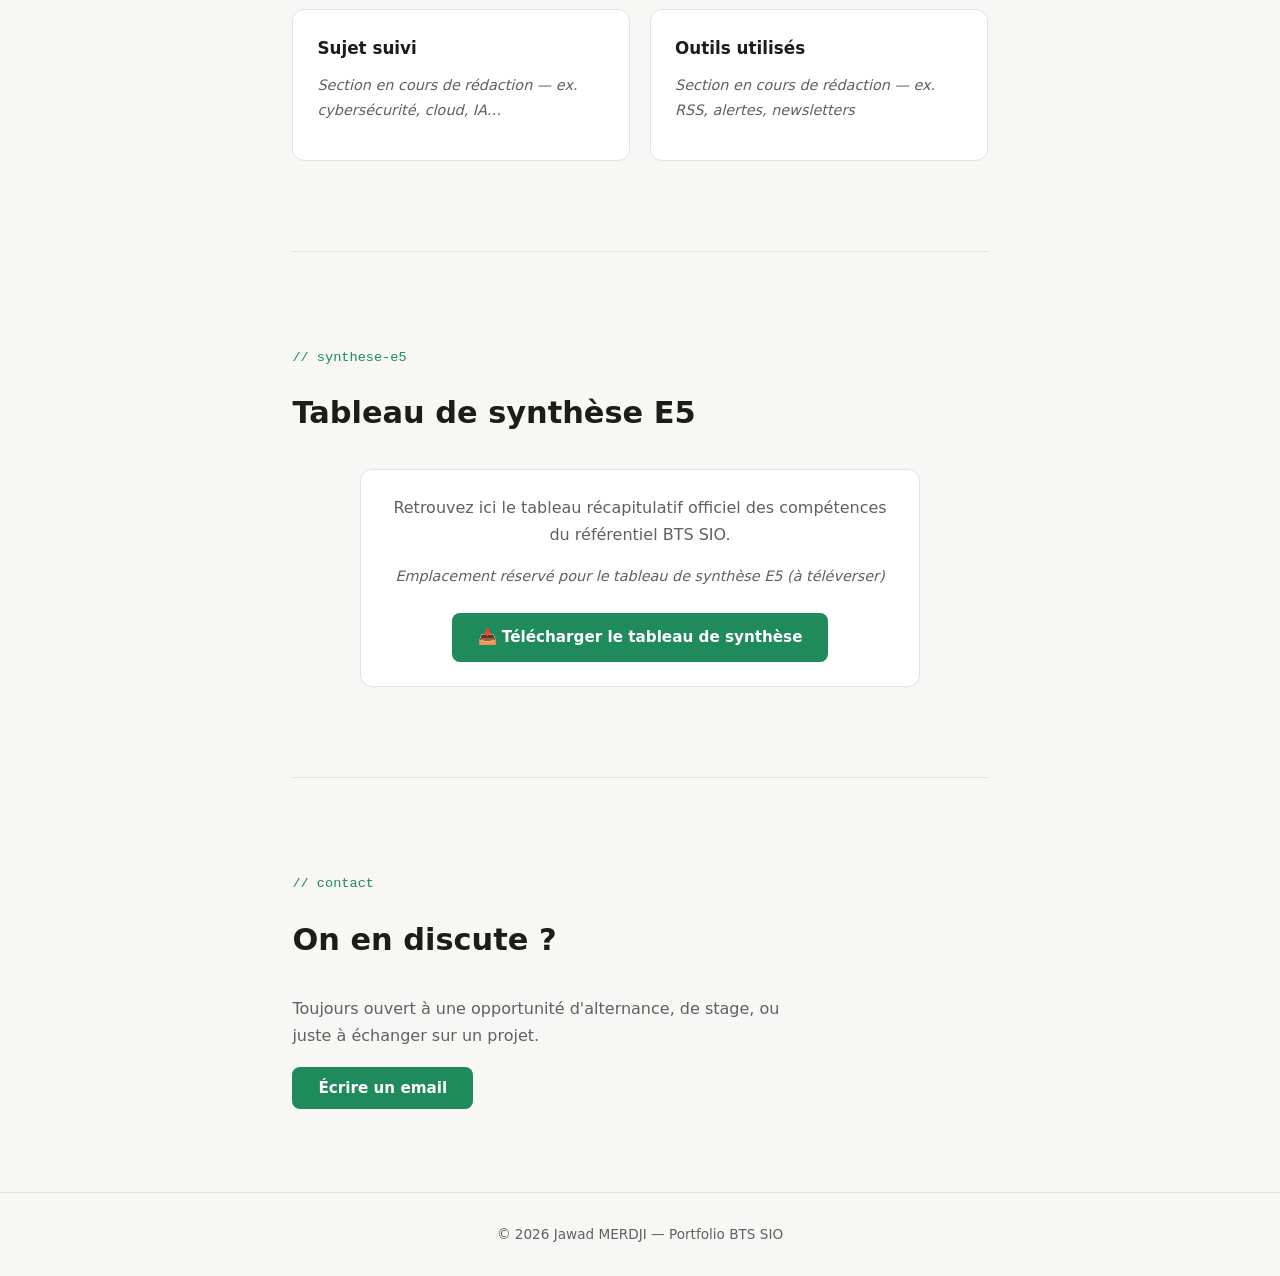
==== commit 8e48cfa7: "Rework header layout + add light/dark theme toggle and mobile burger menu" ====
--- a/index.html
+++ b/index.html
@@ -30,18 +30,37 @@
 <div class="bg-glow"></div>
 
 <header class="reveal">
-  <div class="logo">J<span class="dot">.</span>MERDJI</div>
-  <nav>
-    <ul id="navList">
-      <span class="nav-indicator" id="navIndicator"></span>
-      <li><a href="#about">About</a></li>
-      <li><a href="#skills">Skills</a></li>
-      <li><a href="#projects">Projects</a></li>
-      <li><a href="#watch">Veille</a></li>
-      <li><a href="#synthese">Synthèse E5</a></li>
-      <li><a href="#contact">Contact</a></li>
-    </ul>
-  </nav>
+  <div class="header-inner">
+    <div class="logo">J<span class="dot">.</span>MERDJI</div>
+    <nav>
+      <ul id="navList">
+        <span class="nav-indicator" id="navIndicator"></span>
+        <li><a href="#about">About</a></li>
+        <li><a href="#skills">Skills</a></li>
+        <li><a href="#projects">Projects</a></li>
+        <li><a href="#watch">Veille</a></li>
+        <li><a href="#synthese">Synthèse E5</a></li>
+        <li><a href="#contact">Contact</a></li>
+      </ul>
+    </nav>
+    <div class="header-actions">
+      <button class="theme-toggle" id="themeToggle" aria-label="Changer de thème">
+        <span class="icon-sun">☀️</span>
+        <span class="icon-moon">🌙</span>
+      </button>
+      <button class="burger" id="burgerBtn" aria-label="Menu">
+        <span></span><span></span><span></span>
+      </button>
+    </div>
+  </div>
+  <div class="mobile-menu" id="mobileMenu">
+    <a href="#about">About</a>
+    <a href="#skills">Skills</a>
+    <a href="#projects">Projects</a>
+    <a href="#watch">Veille</a>
+    <a href="#synthese">Synthèse E5</a>
+    <a href="#contact">Contact</a>
+  </div>
 </header>
 
 <main>
--- a/style.css
+++ b/style.css
@@ -11,24 +11,24 @@
   --border: #24242e;
   --text: #e6e6ef;
   --muted: #8b8b9c;
-  --accent: #a78bfa;
-  --accent-soft: rgba(167, 139, 250, 0.12);
-  color-scheme: dark;
+  --accent: #7dd3a8;
+  --accent-soft: rgba(125, 211, 168, 0.12);
+  --header-bg: rgba(10, 10, 15, 0.85);
 }
 
 html[data-theme="light"] {
-  --bg: #f7f8fa;
-  --bg-soft: #eef0f3;
+  --bg: #f7f8f5;
+  --bg-soft: #ffffff;
   --card: #ffffff;
-  --border: #dde1e6;
-  --text: #1a1a22;
-  --muted: #5a5a68;
-  --accent: #7c3aed;
-  --accent-soft: rgba(124, 58, 237, 0.12);
-  color-scheme: light;
-}
-
-html { scroll-behavior: smooth; transition: background .3s ease; }
+  --border: #dfe3de;
+  --text: #1a1d1a;
+  --muted: #5c6260;
+  --accent: #1f8a5c;
+  --accent-soft: rgba(31, 138, 92, 0.10);
+  --header-bg: rgba(247, 248, 245, 0.9);
+}
+
+html { scroll-behavior: smooth; }
 
 body {
   background: var(--bg);
@@ -43,7 +43,75 @@
 
 .mono { font-family: 'Courier New', monospace; }
 
-/* Preloader */
+@media (pointer: fine) {
+  body { cursor: none; }
+  a, button, .btn { cursor: none; }
+}
+.cursor-reticle {
+  position: fixed;
+  top: 0; left: 0;
+  width: 40px;
+  height: 40px;
+  pointer-events: none;
+  z-index: 10000;
+  transform: translate(-50%, -50%);
+  display: none;
+  transition: width .3s cubic-bezier(.34,1.56,.64,1), height .3s cubic-bezier(.34,1.56,.64,1);
+}
+@media (pointer: fine) { .cursor-reticle { display: block; } }
+.cursor-reticle.hovering { width: 64px; height: 64px; }
+.cursor-reticle.clicking { width: 26px; height: 26px; }
+
+.corner {
+  position: absolute;
+  width: 12px;
+  height: 12px;
+  border: 2px solid var(--accent);
+  transition: border-color .25s ease, transform .3s cubic-bezier(.34,1.56,.64,1);
+}
+.corner.tl { top: 0; left: 0; border-right: none; border-bottom: none; border-radius: 3px 0 0 0; }
+.corner.tr { top: 0; right: 0; border-left: none; border-bottom: none; border-radius: 0 3px 0 0; }
+.corner.bl { bottom: 0; left: 0; border-right: none; border-top: none; border-radius: 0 0 0 3px; }
+.corner.br { bottom: 0; right: 0; border-left: none; border-top: none; border-radius: 0 0 3px 0; }
+
+.cursor-reticle.hovering .corner { border-color: var(--text); }
+.cursor-reticle.hovering .corner.tl { transform: translate(-4px, -4px); }
+.cursor-reticle.hovering .corner.tr { transform: translate(4px, -4px); }
+.cursor-reticle.hovering .corner.bl { transform: translate(-4px, 4px); }
+.cursor-reticle.hovering .corner.br { transform: translate(4px, 4px); }
+
+.cursor-center-dot {
+  position: absolute;
+  top: 50%;
+  left: 50%;
+  width: 4px;
+  height: 4px;
+  background: var(--accent);
+  border-radius: 50%;
+  transform: translate(-50%, -50%);
+  transition: background .25s ease, transform .25s ease;
+  animation: reticlePulse 1.6s ease-in-out infinite;
+}
+@keyframes reticlePulse {
+  0%, 100% { transform: translate(-50%, -50%) scale(1); }
+  50% { transform: translate(-50%, -50%) scale(1.6); }
+}
+.cursor-reticle.hovering .cursor-center-dot { transform: translate(-50%, -50%) scale(0); }
+
+.cursor-trail-dot {
+  position: fixed;
+  top: 0; left: 0;
+  width: 5px;
+  height: 5px;
+  border-radius: 50%;
+  background: var(--accent);
+  pointer-events: none;
+  z-index: 9999;
+  transform: translate(-50%, -50%);
+  display: none;
+}
+@media (pointer: fine) { .cursor-trail-dot { display: block; } }
+
 #preloader {
   position: fixed;
   inset: 0;
@@ -55,94 +123,160 @@
   transition: opacity .6s ease, visibility .6s ease;
 }
 #preloader.loaded { opacity: 0; visibility: hidden; pointer-events: none; }
+
 .loader-content { display: flex; flex-direction: column; align-items: center; gap: 20px; animation: loaderPulse 2s ease-in-out infinite; }
 @keyframes loaderPulse { 0%, 100% { transform: scale(1); } 50% { transform: scale(1.03); } }
+
 .loader-logo { font-size: 1.8rem; font-weight: 800; letter-spacing: 2px; color: var(--text); }
 .loader-logo .dot { color: var(--accent); }
+
 .loader-bar { width: 220px; height: 6px; background: var(--bg-soft); border: 1px solid var(--border); border-radius: 10px; overflow: hidden; position: relative; }
-.loader-fill { width: 0%; height: 100%; background: linear-gradient(90deg, var(--accent), #c4b5fd); border-radius: 10px; transition: width .25s ease; box-shadow: 0 0 10px rgba(167,139,250,0.6); position: relative; overflow: hidden; }
+.loader-fill { width: 0%; height: 100%; background: linear-gradient(90deg, var(--accent), #a8e6c8); border-radius: 10px; transition: width .25s ease; box-shadow: 0 0 10px rgba(125,211,168,0.6); position: relative; overflow: hidden; }
 .loader-fill::after { content: ''; position: absolute; top: 0; right: 0; width: 40px; height: 100%; background: linear-gradient(90deg, transparent, rgba(255,255,255,0.5)); animation: shimmer 1s linear infinite; }
 @keyframes shimmer { 0% { transform: translateX(-40px); } 100% { transform: translateX(40px); } }
+
 .loader-percent { font-family: 'Courier New', monospace; color: var(--accent); font-size: 0.95rem; letter-spacing: 1px; }
 .loader-tip { color: var(--muted); font-size: 0.8rem; letter-spacing: 0.5px; }
 
 .bg-glow {
-  position: fixed; top: -20%; left: 50%; width: 900px; height: 900px; transform: translateX(-50%);
-  background: radial-gradient(circle, rgba(167,139,250,0.12), transparent 60%);
-  z-index: -1; animation: drift 12s ease-in-out infinite alternate; pointer-events: none;
+  position: fixed;
+  top: -20%; left: 50%;
+  width: 900px; height: 900px;
+  transform: translateX(-50%);
+  background: radial-gradient(circle, rgba(125,211,168,0.10), transparent 60%);
+  z-index: -1;
+  animation: drift 12s ease-in-out infinite alternate;
+  pointer-events: none;
 }
 @keyframes drift { 0% { transform: translate(-55%, 0) scale(1); } 100% { transform: translate(-45%, 5%) scale(1.15); } }
 
-/* Header / nav */
 header {
-  position: sticky; top: 0; z-index: 100;
-  display: flex; justify-content: space-between; align-items: center;
-  padding: 18px 8%;
-  background: rgba(10, 10, 15, 0.92);
+  position: sticky;
+  top: 0;
+  z-index: 100;
+  background: var(--header-bg);
   backdrop-filter: blur(10px);
   border-bottom: 1px solid var(--border);
   animation: dropInBounce .7s cubic-bezier(.34,1.56,.64,1) both;
-}
-html[data-theme="light"] header { background: rgba(247, 248, 250, 0.92); }
+  overflow: visible;
+}
+.header-inner {
+  max-width: 1100px;
+  margin: 0 auto;
+  padding: 18px 6%;
+  display: flex;
+  justify-content: space-between;
+  align-items: center;
+  gap: 24px;
+}
 header::after {
-  content: ''; position: absolute; left: 0; right: 0; bottom: -1px; height: 2px;
-  background: linear-gradient(90deg, transparent, var(--accent), #818cf8, var(--accent), transparent);
-  background-size: 200% 100%; animation: scanLine 4s linear infinite;
+  content: '';
+  position: absolute;
+  left: 0; right: 0; bottom: -1px;
+  height: 2px;
+  background: linear-gradient(90deg, transparent, var(--accent), #6bb8ff, var(--accent), transparent);
+  background-size: 200% 100%;
+  animation: scanLine 4s linear infinite;
 }
 @keyframes scanLine { 0% { background-position: 0% 0; } 100% { background-position: -200% 0; } }
 @keyframes dropInBounce { 0% { transform: translateY(-120%); opacity: 0; } 60% { transform: translateY(6px); opacity: 1; } 100% { transform: translateY(0); opacity: 1; } }
 
-.logo { font-weight: 700; font-size: 1.2rem; transition: transform .3s ease, text-shadow .3s ease; flex-shrink: 0; }
-.logo:hover { transform: scale(1.06); text-shadow: 0 0 14px rgba(167,139,250,0.6); }
+.logo { font-weight: 700; font-size: 1.15rem; flex-shrink: 0; transition: transform .3s ease, text-shadow .3s ease; }
+.logo:hover { transform: scale(1.06); text-shadow: 0 0 14px rgba(125,211,168,0.5); }
 .logo .dot { color: var(--accent); animation: blink 1.4s steps(1) infinite; }
 @keyframes blink { 50% { opacity: 0; } }
 
-nav { flex: 1; display: flex; justify-content: center; }
-nav ul { display: flex; gap: 26px; list-style: none; flex-wrap: wrap; position: relative; justify-content: center; }
+nav { position: relative; flex: 1; display: flex; justify-content: center; }
+nav ul { display: flex; gap: 22px; list-style: none; flex-wrap: nowrap; position: relative; }
 .nav-indicator {
-  position: absolute; top: 50%; left: 0; height: 30px; width: 0;
-  background: var(--accent-soft); border: 1px solid var(--accent); border-radius: 8px;
+  position: absolute;
+  top: 50%; left: 0;
+  height: 28px; width: 0;
+  background: var(--accent-soft);
+  border: 1px solid var(--accent);
+  border-radius: 8px;
   transform: translateY(-50%);
   transition: left .35s cubic-bezier(.34,1.56,.64,1), width .35s cubic-bezier(.34,1.56,.64,1), opacity .2s ease;
-  opacity: 0; pointer-events: none; z-index: 0;
+  opacity: 0;
+  pointer-events: none;
+  z-index: 0;
 }
 nav ul:hover .nav-indicator { opacity: 1; }
-nav a { color: var(--muted); text-decoration: none; font-size: 0.9rem; position: relative; z-index: 1; padding: 6px 4px; display: inline-block; transition: color .25s ease, transform .25s ease; }
+
+nav a {
+  color: var(--muted);
+  text-decoration: none;
+  font-size: 0.88rem;
+  white-space: nowrap;
+  position: relative;
+  z-index: 1;
+  padding: 6px 8px;
+  display: inline-block;
+  transition: color .25s ease, transform .25s ease;
+}
 nav a:hover { color: var(--accent); transform: translateY(-2px); }
 
-#theme-toggle {
-  background: var(--bg-soft); border: 1px solid var(--border); color: var(--text);
-  width: 38px; height: 38px; border-radius: 50%; display: flex; align-items: center; justify-content: center;
-  font-size: 1rem; transition: transform .25s ease, border-color .25s ease, background .3s ease;
-  flex-shrink: 0; cursor: pointer;
-}
-#theme-toggle:hover { transform: scale(1.1) rotate(10deg); border-color: var(--accent); }
-
-/* Hamburger (hidden on desktop) */
-#nav-toggle {
+.header-actions { display: flex; align-items: center; gap: 12px; flex-shrink: 0; }
+
+.theme-toggle {
+  background: var(--bg-soft);
+  border: 1px solid var(--border);
+  border-radius: 20px;
+  width: 42px;
+  height: 24px;
+  position: relative;
+  cursor: pointer;
+  transition: background .25s ease;
+}
+.theme-toggle .icon-sun, .theme-toggle .icon-moon {
+  position: absolute;
+  top: 50%;
+  font-size: 0.7rem;
+  transform: translateY(-50%);
+  transition: opacity .25s ease;
+}
+.theme-toggle .icon-sun { left: 5px; opacity: 0; }
+.theme-toggle .icon-moon { right: 5px; opacity: 1; }
+html[data-theme="light"] .theme-toggle .icon-sun { opacity: 1; }
+html[data-theme="light"] .theme-toggle .icon-moon { opacity: 0; }
+.theme-toggle::before {
+  content: '';
+  position: absolute;
+  top: 3px; left: 3px;
+  width: 16px; height: 16px;
+  border-radius: 50%;
+  background: var(--accent);
+  transition: transform .3s cubic-bezier(.34,1.56,.64,1);
+}
+html[data-theme="light"] .theme-toggle::before { transform: translateX(18px); }
+
+.burger {
   display: none;
   flex-direction: column;
   justify-content: center;
   gap: 5px;
-  width: 32px;
-  height: 32px;
   background: none;
   border: none;
   cursor: pointer;
-  padding: 0;
-  flex-shrink: 0;
-}
-#nav-toggle span {
-  display: block;
-  width: 100%;
-  height: 2px;
-  background: var(--text);
-  border-radius: 2px;
-  transition: transform .3s ease, opacity .3s ease, background .3s ease;
-}
-#nav-toggle.open span:nth-child(1) { transform: translateY(7px) rotate(45deg); }
-#nav-toggle.open span:nth-child(2) { opacity: 0; }
-#nav-toggle.open span:nth-child(3) { transform: translateY(-7px) rotate(-45deg); }
+  padding: 4px;
+}
+.burger span { display: block; width: 22px; height: 2px; background: var(--text); transition: transform .25s ease, opacity .25s ease; }
+.burger.open span:nth-child(1) { transform: translateY(7px) rotate(45deg); }
+.burger.open span:nth-child(2) { opacity: 0; }
+.burger.open span:nth-child(3) { transform: translateY(-7px) rotate(-45deg); }
+
+.mobile-menu {
+  display: none;
+  flex-direction: column;
+  max-height: 0;
+  overflow: hidden;
+  transition: max-height .3s ease;
+  background: var(--header-bg);
+  border-top: 1px solid var(--border);
+}
+.mobile-menu.open { max-height: 320px; }
+.mobile-menu a { color: var(--muted); text-decoration: none; padding: 14px 6%; border-bottom: 1px solid var(--border); font-size: 0.95rem; }
+.mobile-menu a:hover { color: var(--accent); }
 
 main { max-width: 900px; margin: 0 auto; padding: 0 8%; }
 
@@ -161,14 +295,18 @@
 .greet { color: var(--muted); font-size: 1.05rem; margin-bottom: 6px; }
 #hero h1 { font-size: 3.4rem; font-weight: 800; margin-bottom: 12px; display: flex; flex-wrap: wrap; gap: 0.4ch; align-items: baseline; }
 
-.name-jawad { color: var(--text); display: inline-block; opacity: 0; transform: translateX(-60px); animation: heroNameSlideIn .7s cubic-bezier(.34,1.56,.64,1) forwards; animation-delay: .5s; }
-.name-merdji { display: inline-block; opacity: 0; transform: translateX(-60px); animation: heroNameSlideIn .7s cubic-bezier(.34,1.56,.64,1) forwards; animation-delay: .68s; }
-@keyframes heroNameSlideIn { to { opacity: 1; transform: translateX(0); } }
+.name-jawad { color: var(--text); }
+
+.name-merdji { display: inline-block; }
 .name-merdji .letters { display: inline-flex; }
 @keyframes gradientShift { 0% { background-position: 0% 50%; } 50% { background-position: 100% 50%; } 100% { background-position: 0% 50%; } }
 .name-merdji .letters span {
-  display: inline-block; background: linear-gradient(90deg, #a78bfa, #c4b5fd, #818cf8, #a78bfa);
-  background-size: 300% 100%; -webkit-background-clip: text; background-clip: text; color: transparent;
+  display: inline-block;
+  background: linear-gradient(90deg, var(--accent), #a8e6c8, #6bb8ff, var(--accent));
+  background-size: 300% 100%;
+  -webkit-background-clip: text;
+  background-clip: text;
+  color: transparent;
   animation: letterFloat 3s ease-in-out infinite, gradientShift 4s ease infinite;
 }
 @keyframes letterFloat { 0%, 100% { transform: translateY(0); } 50% { transform: translateY(-6px); } }
@@ -176,16 +314,24 @@
 .role { color: var(--muted); font-size: 1.15rem; margin-bottom: 12px; min-height: 1.6em; }
 .typing::after { content: '|'; color: var(--accent); animation: blink 0.9s steps(1) infinite; }
 .statut {
-  display: inline-block; background: var(--accent-soft); border: 1px solid var(--accent); color: var(--accent);
-  padding: 6px 16px; border-radius: 20px; font-size: 0.9rem; margin-bottom: 28px; width: fit-content;
-  animation: fadeUp .7s ease forwards, pulseGlow 2.4s ease-in-out infinite; animation-delay: calc(var(--d) * 0.12s), 1.2s;
-}
-@keyframes pulseGlow { 0%, 100% { box-shadow: 0 0 0 rgba(167,139,250,0); } 50% { box-shadow: 0 0 14px rgba(167,139,250,0.35); } }
+  display: inline-block;
+  background: var(--accent-soft);
+  border: 1px solid var(--accent);
+  color: var(--accent);
+  padding: 6px 16px;
+  border-radius: 20px;
+  font-size: 0.9rem;
+  margin-bottom: 28px;
+  width: fit-content;
+  animation: fadeUp .7s ease forwards, pulseGlow 2.4s ease-in-out infinite;
+  animation-delay: calc(var(--d) * 0.12s), 1.2s;
+}
+@keyframes pulseGlow { 0%, 100% { box-shadow: 0 0 0 rgba(125,211,168,0); } 50% { box-shadow: 0 0 14px rgba(125,211,168,0.35); } }
 .cta { display: flex; gap: 14px; margin-bottom: 28px; flex-wrap: wrap; }
 .btn { padding: 12px 26px; border-radius: 8px; text-decoration: none; font-weight: 600; font-size: 0.95rem; transition: transform .25s ease, box-shadow .25s ease, opacity .2s; }
 .btn:hover { transform: translateY(-3px) scale(1.03); }
-.btn.primary { background: var(--accent); color: #0a0a0f; }
-.btn.primary:hover { box-shadow: 0 8px 20px rgba(167,139,250,0.35); }
+.btn.primary { background: var(--accent); color: #ffffff; }
+.btn.primary:hover { box-shadow: 0 8px 20px rgba(125,211,168,0.3); }
 .btn.ghost { border: 1px solid var(--border); color: var(--text); }
 .btn.ghost:hover { border-color: var(--accent); color: var(--accent); }
 .socials { display: flex; gap: 20px; }
@@ -211,92 +357,55 @@
 .grid { display: grid; grid-template-columns: repeat(auto-fit, minmax(240px, 1fr)); gap: 20px; }
 .grid.two { grid-template-columns: repeat(auto-fit, minmax(280px, 1fr)); }
 
-.card { background: var(--card); border: 1px solid var(--border); border-radius: 12px; padding: 24px; transition: border-color .25s ease, transform .25s ease, box-shadow .25s ease, background .3s ease; opacity: 0; transform: translateY(20px); }
+.card {
+  background: var(--card);
+  border: 1px solid var(--border);
+  border-radius: 12px;
+  padding: 24px;
+  transition: border-color .25s ease, transform .25s ease, box-shadow .25s ease, background .3s ease;
+  opacity: 0;
+  transform: translateY(20px);
+}
 .reveal.visible .card { animation: cardIn .6s ease forwards; }
 .grid .card:nth-child(1) { animation-delay: .05s; }
 .grid .card:nth-child(2) { animation-delay: .15s; }
 .grid .card:nth-child(3) { animation-delay: .25s; }
 .grid .card:nth-child(4) { animation-delay: .35s; }
 @keyframes cardIn { to { opacity: 1; transform: translateY(0); } }
-.card:hover { border-color: var(--accent); transform: translateY(-5px); box-shadow: 0 10px 24px rgba(0,0,0,0.35); }
+.card:hover { border-color: var(--accent); transform: translateY(-5px); box-shadow: 0 10px 24px rgba(0,0,0,0.2); }
 .card h3 { margin-bottom: 10px; font-size: 1.05rem; }
 
 .placeholder { color: var(--muted); font-style: italic; font-size: 0.9rem; margin-bottom: 14px; }
 
 .chips { display: flex; gap: 8px; flex-wrap: wrap; }
-.chips span { background: var(--bg-soft); border: 1px solid var(--border); color: var(--accent); padding: 4px 12px; border-radius: 14px; font-size: 0.78rem; font-family: 'Courier New', monospace; transition: transform .2s ease, background .2s ease; }
+.chips span {
+  background: var(--bg-soft);
+  border: 1px solid var(--border);
+  color: var(--accent);
+  padding: 4px 12px;
+  border-radius: 14px;
+  font-size: 0.78rem;
+  font-family: 'Courier New', monospace;
+  transition: transform .2s ease, background .2s ease;
+}
 .chips span:hover { transform: translateY(-2px); background: var(--accent-soft); }
 
 .project-top { display: flex; align-items: center; gap: 10px; margin-bottom: 10px; }
-.badge { background: var(--accent); color: #0a0a0f; padding: 3px 10px; border-radius: 6px; font-size: 0.72rem; font-weight: 700; }
+.badge { background: var(--accent); color: #ffffff; padding: 3px 10px; border-radius: 6px; font-size: 0.72rem; font-weight: 700; }
 
 #contact p { color: var(--muted); margin-bottom: 24px; max-width: 500px; }
 
 footer { text-align: center; padding: 30px; color: var(--muted); font-size: 0.85rem; border-top: 1px solid var(--border); }
 
-/* ===== Responsive mobile ===== */
+@media (max-width: 860px) {
+  nav { display: none; }
+  .burger { display: flex; }
+  .mobile-menu { display: flex; }
+  .header-inner { padding: 16px 6%; }
+}
+
 @media (max-width: 768px) {
-  header { padding: 14px 6%; }
-
-  #nav-toggle { display: flex; order: 3; }
-  #theme-toggle { order: 2; margin-right: 4px; }
-
-  nav {
-    order: 4;
-    position: absolute;
-    top: 100%;
-    left: 0;
-    right: 0;
-    background: var(--bg);
-    border-bottom: 1px solid var(--border);
-    box-shadow: 0 12px 24px rgba(0,0,0,0.25);
-    max-height: 0;
-    overflow: hidden;
-    transition: max-height .35s ease;
-  }
-  html[data-theme="light"] nav { background: var(--bg); }
-  nav.open { max-height: 60vh; }
-
-  nav ul {
-    flex-direction: column;
-    align-items: center;
-    gap: 4px;
-    padding: 18px 0 22px;
-  }
-  nav a { font-size: 1rem; padding: 10px 0; width: 100%; text-align: center; }
-  .nav-indicator { display: none; }
-
   main { padding: 0 6%; }
-
-  #hero { min-height: auto; padding-top: 40px; padding-bottom: 60px; text-align: center; }
-  .greet { text-align: center; }
-  #hero h1 { font-size: 2.2rem; justify-content: center; gap: 0.3ch; }
-  .role { text-align: center; font-size: 1rem; }
-  .statut { margin-left: auto; margin-right: auto; }
-  .cta { justify-content: center; }
-  .btn { flex: 1 1 auto; text-align: center; min-width: 140px; }
-  .socials { justify-content: center; }
-  .scroll-cue { display: none; }
-
-  section { padding: 60px 0; }
-  h2 { font-size: 1.5rem; }
-
-  .stats { justify-content: center; text-align: center; gap: 30px; }
-  .stat { text-align: center; }
-
-  blockquote { padding-left: 16px; font-size: 1.05rem; }
-
-  .grid, .grid.two { grid-template-columns: 1fr; }
-
-  .card { padding: 20px; }
-
-  #contact { text-align: center; }
-  #contact p { margin-left: auto; margin-right: auto; }
-}
-
-@media (max-width: 420px) {
-  #hero h1 { font-size: 1.7rem; }
-  .loader-logo { font-size: 1.4rem; }
-  .loader-bar { width: 180px; }
-  .btn { width: 100%; }
-}
+  #hero h1 { font-size: 2.3rem; }
+  .stats { gap: 30px; }
+}
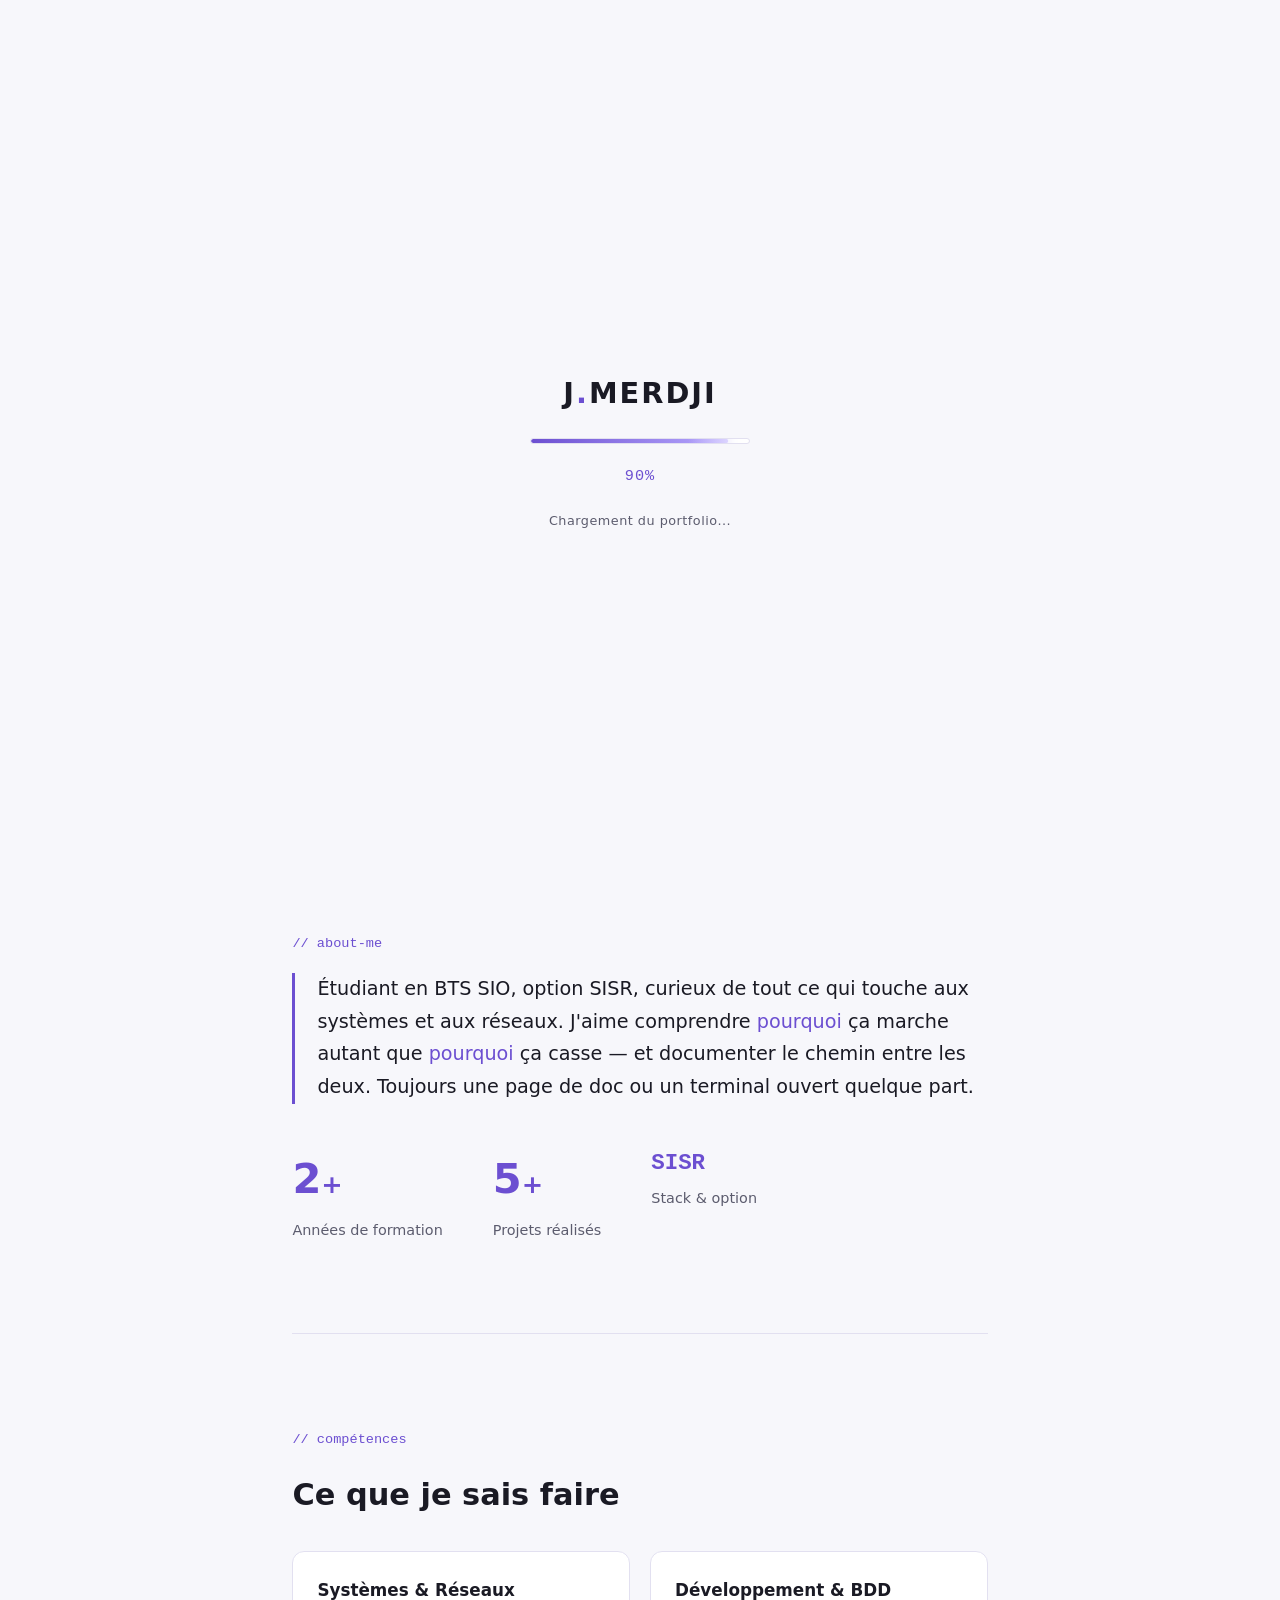
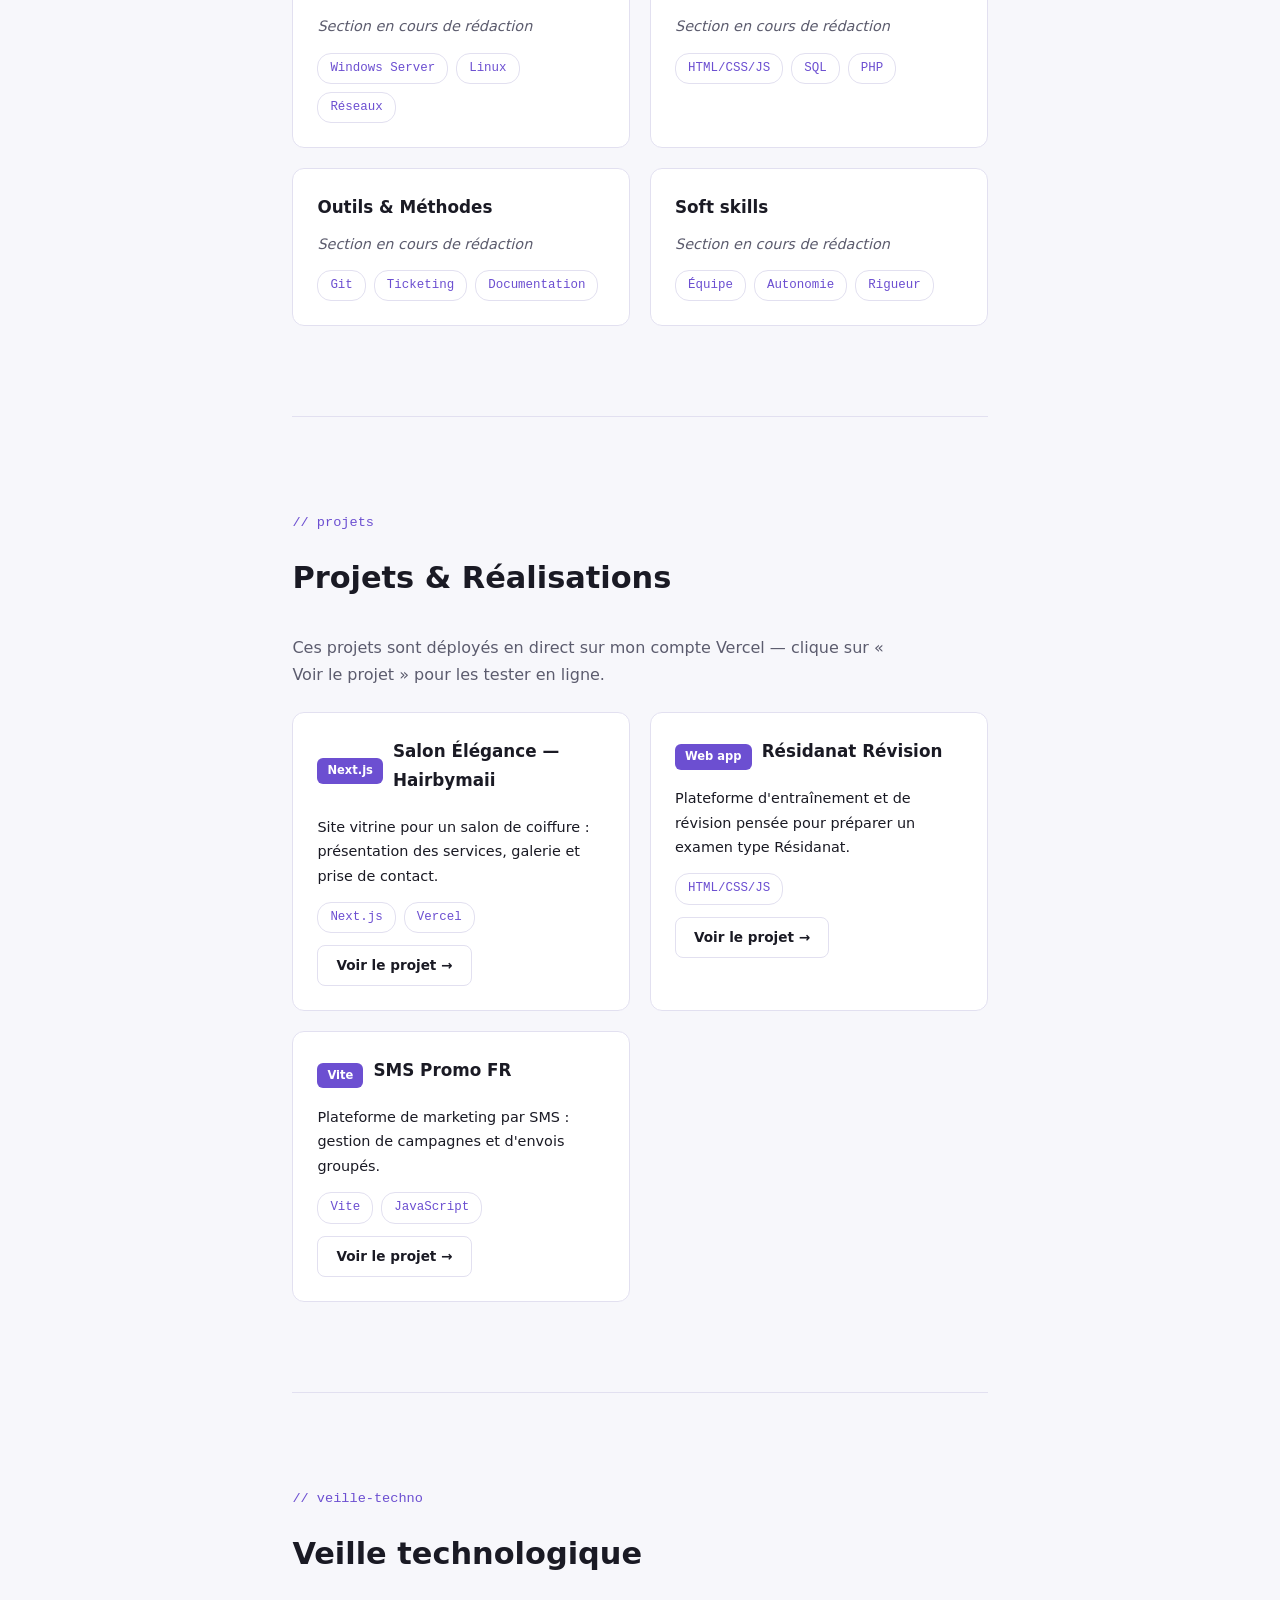
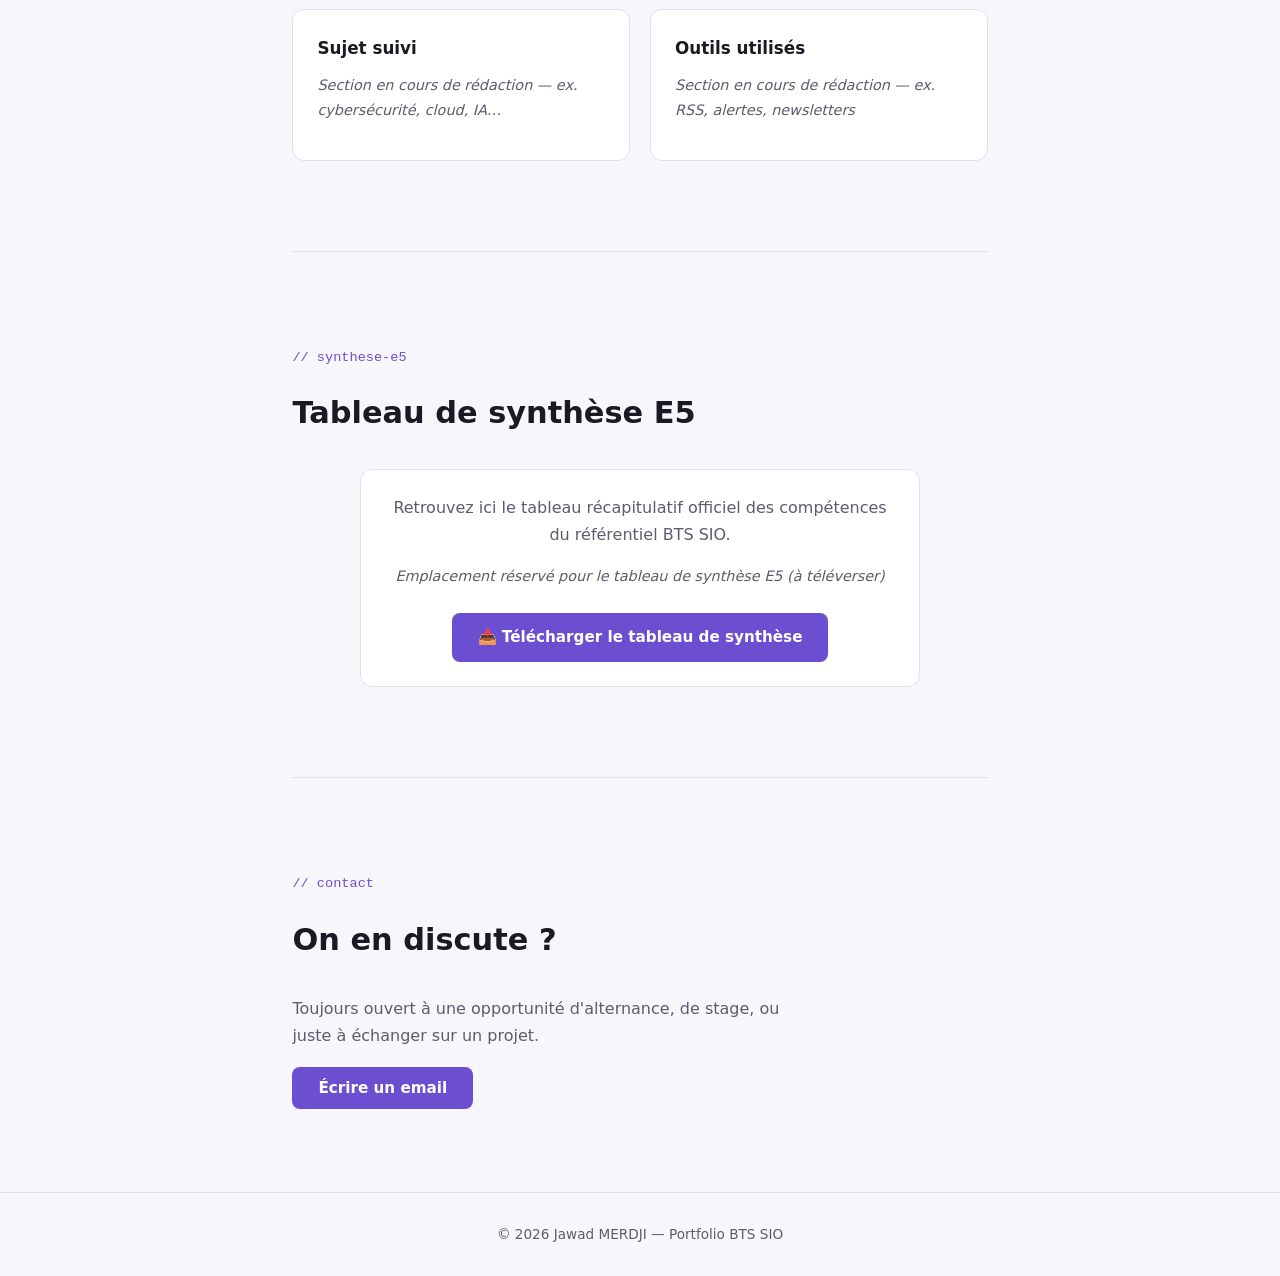
==== commit 0ab43c51: "Remove custom cursor (use native browser cursor) and restore violet accent color" ====
--- a/index.html
+++ b/index.html
@@ -7,14 +7,6 @@
 <link rel="stylesheet" href="style.css">
 </head>
 <body>
-
-<div class="cursor-reticle" id="cursorReticle">
-  <span class="corner tl"></span>
-  <span class="corner tr"></span>
-  <span class="corner bl"></span>
-  <span class="corner br"></span>
-  <span class="cursor-center-dot"></span>
-</div>
 
 <div id="preloader">
   <div class="loader-content">
--- a/style.css
+++ b/style.css
@@ -11,21 +11,21 @@
   --border: #24242e;
   --text: #e6e6ef;
   --muted: #8b8b9c;
-  --accent: #7dd3a8;
-  --accent-soft: rgba(125, 211, 168, 0.12);
+  --accent: #8b7cf6;
+  --accent-soft: rgba(139, 124, 246, 0.12);
   --header-bg: rgba(10, 10, 15, 0.85);
 }
 
 html[data-theme="light"] {
-  --bg: #f7f8f5;
+  --bg: #f7f7fb;
   --bg-soft: #ffffff;
   --card: #ffffff;
-  --border: #dfe3de;
-  --text: #1a1d1a;
-  --muted: #5c6260;
-  --accent: #1f8a5c;
-  --accent-soft: rgba(31, 138, 92, 0.10);
-  --header-bg: rgba(247, 248, 245, 0.9);
+  --border: #e2e0f0;
+  --text: #1a1a24;
+  --muted: #5c5c6e;
+  --accent: #6c4fd1;
+  --accent-soft: rgba(108, 79, 209, 0.10);
+  --header-bg: rgba(247, 247, 251, 0.9);
 }
 
 html { scroll-behavior: smooth; }
@@ -42,75 +42,6 @@
 body.is-loading { overflow: hidden; }
 
 .mono { font-family: 'Courier New', monospace; }
-
-@media (pointer: fine) {
-  body { cursor: none; }
-  a, button, .btn { cursor: none; }
-}
-.cursor-reticle {
-  position: fixed;
-  top: 0; left: 0;
-  width: 40px;
-  height: 40px;
-  pointer-events: none;
-  z-index: 10000;
-  transform: translate(-50%, -50%);
-  display: none;
-  transition: width .3s cubic-bezier(.34,1.56,.64,1), height .3s cubic-bezier(.34,1.56,.64,1);
-}
-@media (pointer: fine) { .cursor-reticle { display: block; } }
-.cursor-reticle.hovering { width: 64px; height: 64px; }
-.cursor-reticle.clicking { width: 26px; height: 26px; }
-
-.corner {
-  position: absolute;
-  width: 12px;
-  height: 12px;
-  border: 2px solid var(--accent);
-  transition: border-color .25s ease, transform .3s cubic-bezier(.34,1.56,.64,1);
-}
-.corner.tl { top: 0; left: 0; border-right: none; border-bottom: none; border-radius: 3px 0 0 0; }
-.corner.tr { top: 0; right: 0; border-left: none; border-bottom: none; border-radius: 0 3px 0 0; }
-.corner.bl { bottom: 0; left: 0; border-right: none; border-top: none; border-radius: 0 0 0 3px; }
-.corner.br { bottom: 0; right: 0; border-left: none; border-top: none; border-radius: 0 0 3px 0; }
-
-.cursor-reticle.hovering .corner { border-color: var(--text); }
-.cursor-reticle.hovering .corner.tl { transform: translate(-4px, -4px); }
-.cursor-reticle.hovering .corner.tr { transform: translate(4px, -4px); }
-.cursor-reticle.hovering .corner.bl { transform: translate(-4px, 4px); }
-.cursor-reticle.hovering .corner.br { transform: translate(4px, 4px); }
-
-.cursor-center-dot {
-  position: absolute;
-  top: 50%;
-  left: 50%;
-  width: 4px;
-  height: 4px;
-  background: var(--accent);
-  border-radius: 50%;
-  transform: translate(-50%, -50%);
-  transition: background .25s ease, transform .25s ease;
-  animation: reticlePulse 1.6s ease-in-out infinite;
-}
-@keyframes reticlePulse {
-  0%, 100% { transform: translate(-50%, -50%) scale(1); }
-  50% { transform: translate(-50%, -50%) scale(1.6); }
-}
-.cursor-reticle.hovering .cursor-center-dot { transform: translate(-50%, -50%) scale(0); }
-
-.cursor-trail-dot {
-  position: fixed;
-  top: 0; left: 0;
-  width: 5px;
-  height: 5px;
-  border-radius: 50%;
-  background: var(--accent);
-  pointer-events: none;
-  z-index: 9999;
-  transform: translate(-50%, -50%);
-  display: none;
-}
-@media (pointer: fine) { .cursor-trail-dot { display: block; } }
 
 #preloader {
   position: fixed;
@@ -131,7 +62,7 @@
 .loader-logo .dot { color: var(--accent); }
 
 .loader-bar { width: 220px; height: 6px; background: var(--bg-soft); border: 1px solid var(--border); border-radius: 10px; overflow: hidden; position: relative; }
-.loader-fill { width: 0%; height: 100%; background: linear-gradient(90deg, var(--accent), #a8e6c8); border-radius: 10px; transition: width .25s ease; box-shadow: 0 0 10px rgba(125,211,168,0.6); position: relative; overflow: hidden; }
+.loader-fill { width: 0%; height: 100%; background: linear-gradient(90deg, var(--accent), #b8a9ff); border-radius: 10px; transition: width .25s ease; box-shadow: 0 0 10px rgba(139,124,246,0.6); position: relative; overflow: hidden; }
 .loader-fill::after { content: ''; position: absolute; top: 0; right: 0; width: 40px; height: 100%; background: linear-gradient(90deg, transparent, rgba(255,255,255,0.5)); animation: shimmer 1s linear infinite; }
 @keyframes shimmer { 0% { transform: translateX(-40px); } 100% { transform: translateX(40px); } }
 
@@ -143,7 +74,7 @@
   top: -20%; left: 50%;
   width: 900px; height: 900px;
   transform: translateX(-50%);
-  background: radial-gradient(circle, rgba(125,211,168,0.10), transparent 60%);
+  background: radial-gradient(circle, rgba(139,124,246,0.12), transparent 60%);
   z-index: -1;
   animation: drift 12s ease-in-out infinite alternate;
   pointer-events: none;
@@ -174,7 +105,7 @@
   position: absolute;
   left: 0; right: 0; bottom: -1px;
   height: 2px;
-  background: linear-gradient(90deg, transparent, var(--accent), #6bb8ff, var(--accent), transparent);
+  background: linear-gradient(90deg, transparent, var(--accent), #b8a9ff, var(--accent), transparent);
   background-size: 200% 100%;
   animation: scanLine 4s linear infinite;
 }
@@ -182,7 +113,7 @@
 @keyframes dropInBounce { 0% { transform: translateY(-120%); opacity: 0; } 60% { transform: translateY(6px); opacity: 1; } 100% { transform: translateY(0); opacity: 1; } }
 
 .logo { font-weight: 700; font-size: 1.15rem; flex-shrink: 0; transition: transform .3s ease, text-shadow .3s ease; }
-.logo:hover { transform: scale(1.06); text-shadow: 0 0 14px rgba(125,211,168,0.5); }
+.logo:hover { transform: scale(1.06); text-shadow: 0 0 14px rgba(139,124,246,0.5); }
 .logo .dot { color: var(--accent); animation: blink 1.4s steps(1) infinite; }
 @keyframes blink { 50% { opacity: 0; } }
 
@@ -302,7 +233,7 @@
 @keyframes gradientShift { 0% { background-position: 0% 50%; } 50% { background-position: 100% 50%; } 100% { background-position: 0% 50%; } }
 .name-merdji .letters span {
   display: inline-block;
-  background: linear-gradient(90deg, var(--accent), #a8e6c8, #6bb8ff, var(--accent));
+  background: linear-gradient(90deg, var(--accent), #b8a9ff, #6c4fd1, var(--accent));
   background-size: 300% 100%;
   -webkit-background-clip: text;
   background-clip: text;
@@ -326,12 +257,12 @@
   animation: fadeUp .7s ease forwards, pulseGlow 2.4s ease-in-out infinite;
   animation-delay: calc(var(--d) * 0.12s), 1.2s;
 }
-@keyframes pulseGlow { 0%, 100% { box-shadow: 0 0 0 rgba(125,211,168,0); } 50% { box-shadow: 0 0 14px rgba(125,211,168,0.35); } }
+@keyframes pulseGlow { 0%, 100% { box-shadow: 0 0 0 rgba(139,124,246,0); } 50% { box-shadow: 0 0 14px rgba(139,124,246,0.35); } }
 .cta { display: flex; gap: 14px; margin-bottom: 28px; flex-wrap: wrap; }
 .btn { padding: 12px 26px; border-radius: 8px; text-decoration: none; font-weight: 600; font-size: 0.95rem; transition: transform .25s ease, box-shadow .25s ease, opacity .2s; }
 .btn:hover { transform: translateY(-3px) scale(1.03); }
 .btn.primary { background: var(--accent); color: #ffffff; }
-.btn.primary:hover { box-shadow: 0 8px 20px rgba(125,211,168,0.3); }
+.btn.primary:hover { box-shadow: 0 8px 20px rgba(139,124,246,0.3); }
 .btn.ghost { border: 1px solid var(--border); color: var(--text); }
 .btn.ghost:hover { border-color: var(--accent); color: var(--accent); }
 .socials { display: flex; gap: 20px; }
